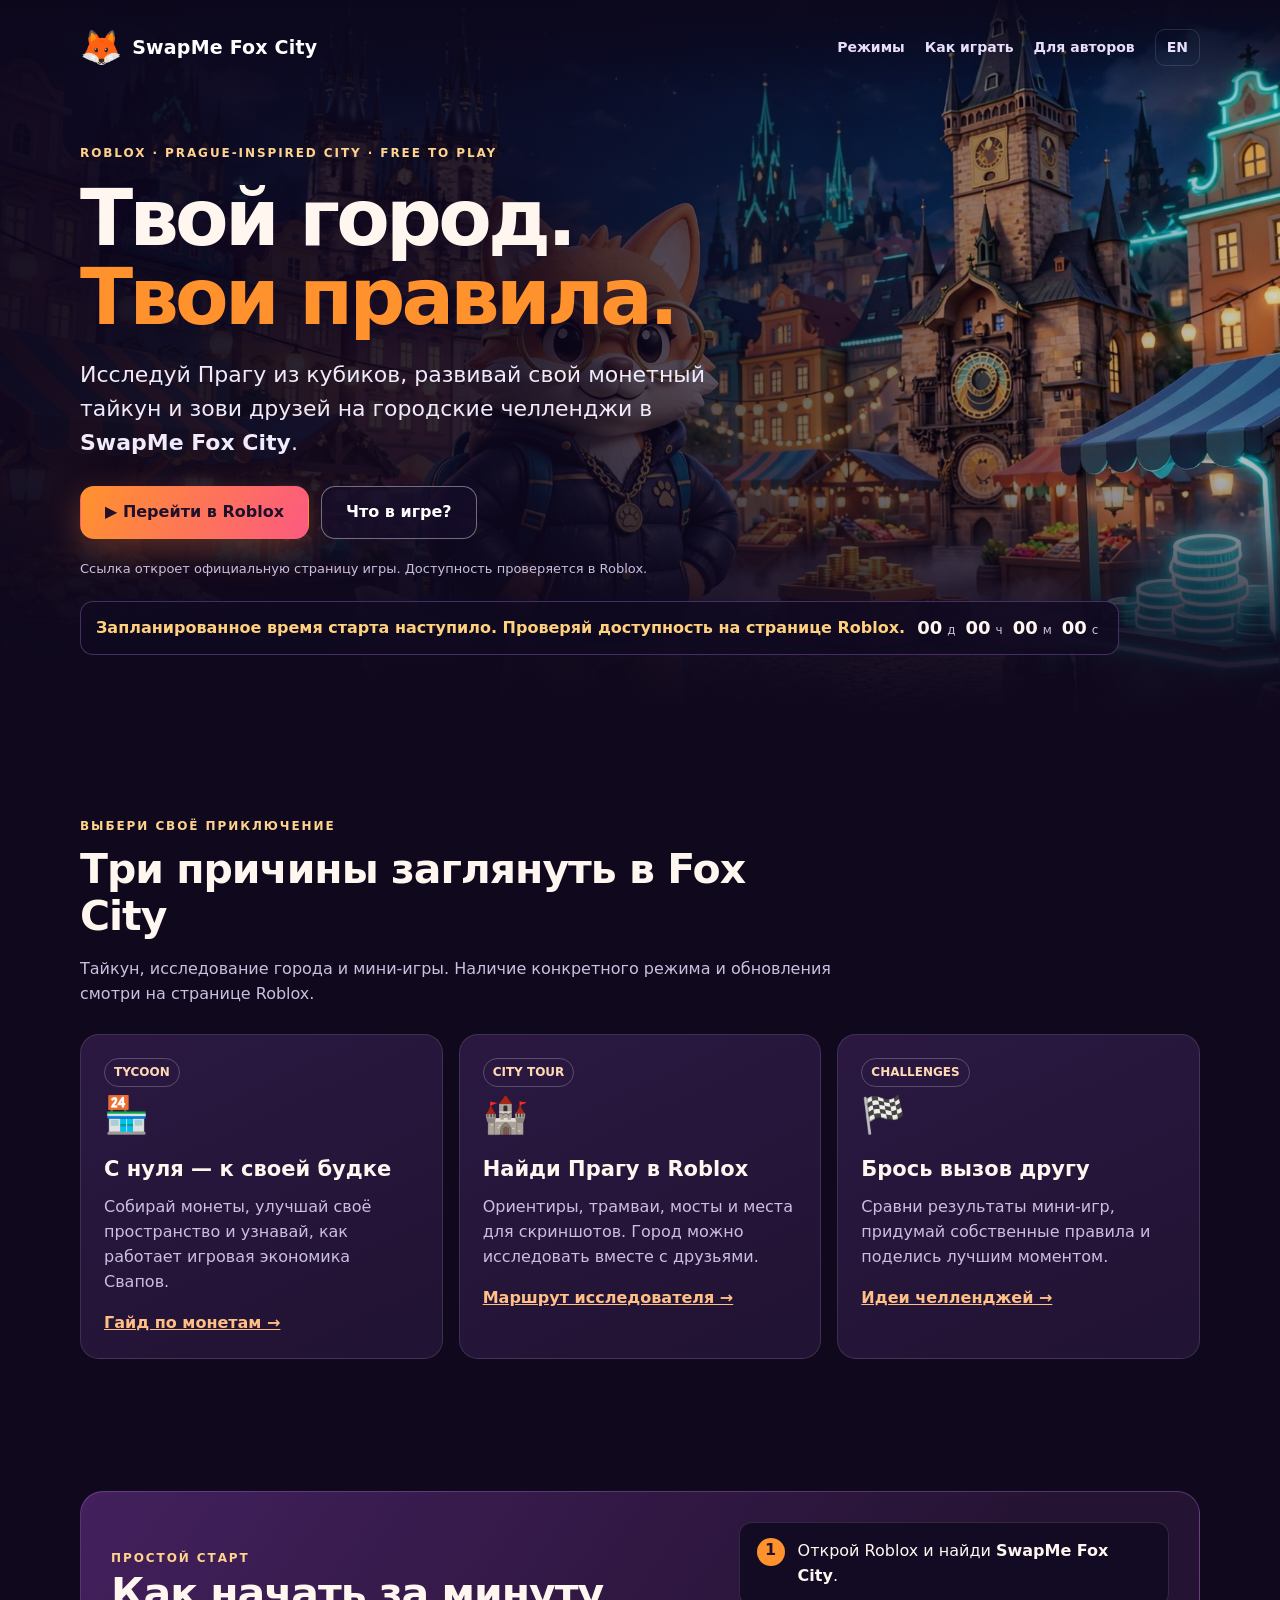
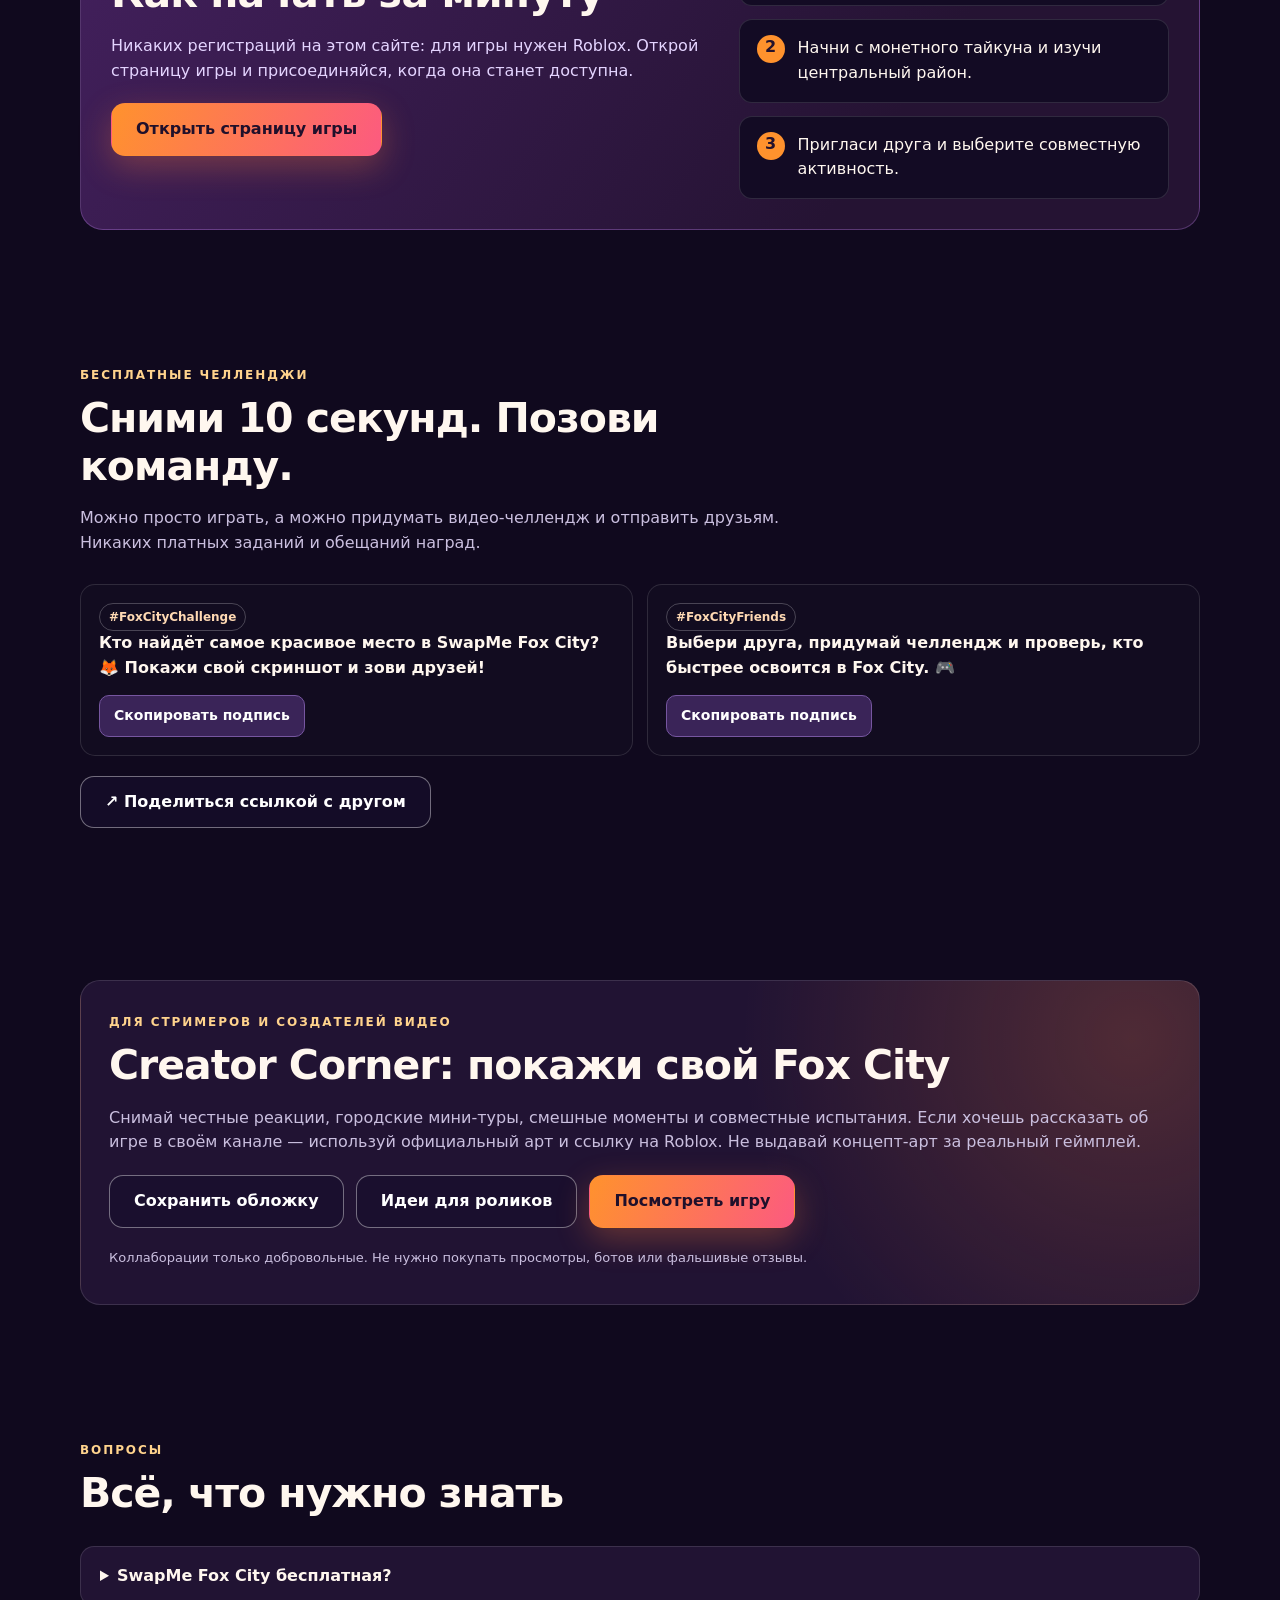
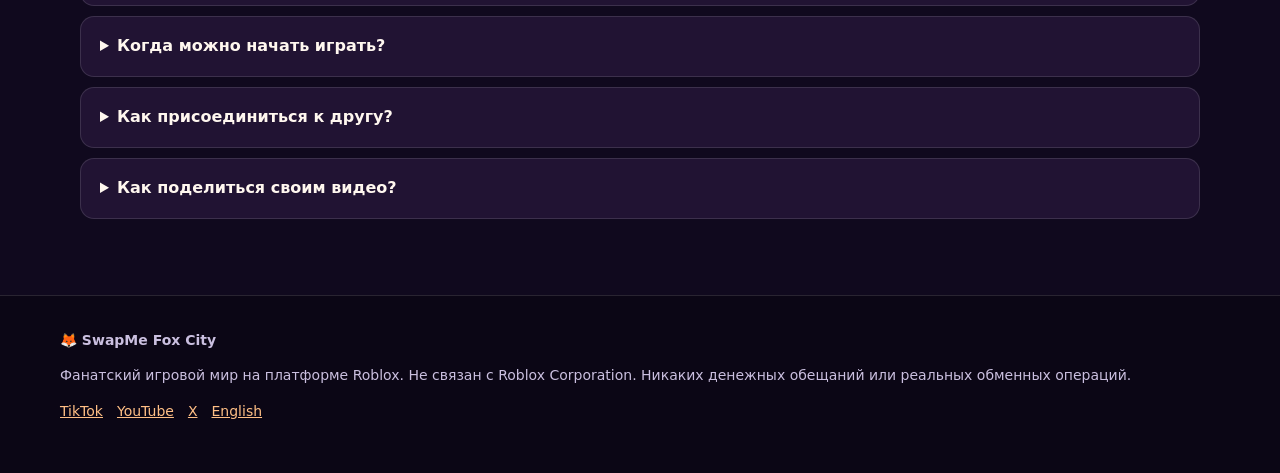
==== index.html @ 927972c0 "feat(landing): replace expiring launch splash with evergreen organic-growth landing" ====
<!doctype html>
<html lang="ru">
<head>
<meta charset="utf-8">
<meta name="viewport" content="width=device-width,initial-scale=1">
<title>SwapMe Fox City — Roblox тайкун, Прага, игры с друзьями</title>
<meta name="description" content="SwapMe Fox City — бесплатная Roblox-игра в городе по мотивам Праги: развивай монетную будку, исследуй город, участвуй в челленджах и играй с друзьями.">
<meta name="robots" content="index,follow,max-image-preview:large">
<link rel="canonical" href="https://molotroka123-cell.github.io/swapme-fox-city/">
<link rel="alternate" hreflang="ru" href="https://molotroka123-cell.github.io/swapme-fox-city/">
<link rel="alternate" hreflang="en" href="https://molotroka123-cell.github.io/swapme-fox-city/en/">
<link rel="alternate" hreflang="x-default" href="https://molotroka123-cell.github.io/swapme-fox-city/en/">
<meta property="og:type" content="website">
<meta property="og:locale" content="ru_RU">
<meta property="og:title" content="SwapMe Fox City 🦊 — твой город в Roblox">
<meta property="og:description" content="Тайкун в Праге, игры с друзьями и челленджи. Посмотри Fox City и присоединяйся к приключению.">
<meta property="og:url" content="https://molotroka123-cell.github.io/swapme-fox-city/">
<meta property="og:image" content="https://molotroka123-cell.github.io/swapme-fox-city/og-cover.jpg">
<meta property="og:image:width" content="1920"><meta property="og:image:height" content="1080">
<meta name="twitter:card" content="summary_large_image">
<meta name="twitter:image" content="https://molotroka123-cell.github.io/swapme-fox-city/og-cover.jpg">
<meta name="theme-color" content="#10091e">
<link rel="icon" href="data:image/svg+xml,%3Csvg xmlns='http://www.w3.org/2000/svg' viewBox='0 0 100 100'%3E%3Ctext y='.9em' font-size='90'%3E🦊%3C/text%3E%3C/svg%3E">
<link rel="stylesheet" href="assets/site.css">
<script type="application/ld+json">
{"@context":"https://schema.org","@graph":[{"@type":"VideoGame","name":"SwapMe Fox City","description":"Бесплатная Roblox-игра в городе по мотивам Праги: монетный тайкун и совместные приключения.","url":"https://molotroka123-cell.github.io/swapme-fox-city/","image":"https://molotroka123-cell.github.io/swapme-fox-city/og-cover.jpg","inLanguage":["ru","en"],"genre":["Tycoon","Simulation","Adventure"],"gamePlatform":"Roblox","offers":{"@type":"Offer","price":"0","priceCurrency":"USD"}},{"@type":"FAQPage","mainEntity":[{"@type":"Question","name":"SwapMe Fox City бесплатная?","acceptedAnswer":{"@type":"Answer","text":"Да, вход в игру бесплатный. Дополнительная косметика может продаваться за Robux."}},{"@type":"Question","name":"Как найти игру?","acceptedAnswer":{"@type":"Answer","text":"Нажмите кнопку «Перейти в Roblox» или найдите игру по названию SwapMe Fox City."}}]}]}
</script>
</head>
<body>
<a class="skip" href="#main">К основному содержимому</a>
<header class="site-nav"><nav class="nav-inner" aria-label="Основная навигация">
 <a class="brand" href="./"><span class="brand-mark" aria-hidden="true">🦊</span><span>SwapMe Fox City</span></a>
 <div class="nav-links"><a href="#play-modes">Режимы</a><a href="#how">Как играть</a><a href="#creators">Для авторов</a><a class="lang" href="en/" lang="en">EN</a></div>
</nav></header>
<main id="main">
<section class="hero" aria-labelledby="hero-title"><div class="hero-inner">
 <span class="eyebrow">Roblox · Prague-inspired city · Free to play</span>
 <h1 id="hero-title">Твой город.<br><span class="highlight">Твои правила.</span></h1>
 <p class="lead">Исследуй Прагу из кубиков, развивай свой монетный тайкун и зови друзей на городские челленджи в <strong>SwapMe Fox City</strong>.</p>
 <div class="actions"><a class="btn btn-primary" data-play href="https://www.roblox.com/games/124887751218092">▶ Перейти в Roblox</a><a class="btn btn-secondary" href="#play-modes">Что в игре?</a></div>
 <p class="micro">Ссылка откроет официальную страницу игры. Доступность проверяется в Roblox.</p>
 <div class="launch"><strong id="launch-text">Запланированный старт — 11 ноября, 18:00 по Праге</strong>
  <span class="count" id="countdown" aria-label="До запланированного запуска"><b id="days">00</b><span>д</span><b id="hours">00</b><span>ч</span><b id="minutes">00</b><span>м</span><b id="seconds">00</b><span>с</span></span>
 </div>
</div></section>
<div class="page">
<section class="section" id="play-modes">
 <div class="section-head"><span class="eyebrow">Выбери своё приключение</span><h2>Три причины заглянуть в Fox City</h2><p>Тайкун, исследование города и мини-игры. Наличие конкретного режима и обновления смотри на странице Roblox.</p></div>
 <div class="grid">
  <article class="f"><span class="tag">TYCOON</span><div class="e" aria-hidden="true">🏪</div><h3>С нуля — к своей будке</h3><p>Собирай монеты, улучшай своё пространство и узнавай, как работает игровая экономика Свапов.</p><a class="read" href="guide/coin-merge-guide.html">Гайд по монетам →</a></article>
  <article class="f"><span class="tag">CITY TOUR</span><div class="e" aria-hidden="true">🏰</div><h3>Найди Прагу в Roblox</h3><p>Ориентиры, трамваи, мосты и места для скриншотов. Город можно исследовать вместе с друзьями.</p><a class="read" href="guide/prague-city-tour.html">Маршрут исследователя →</a></article>
  <article class="f"><span class="tag">CHALLENGES</span><div class="e" aria-hidden="true">🏁</div><h3>Брось вызов другу</h3><p>Сравни результаты мини-игр, придумай собственные правила и поделись лучшим моментом.</p><a class="read" href="guide/friend-challenges.html">Идеи челленджей →</a></article>
 </div>
</section>
<section class="section" id="how">
 <div class="callout"><div><span class="eyebrow">Простой старт</span><h2>Как начать за минуту</h2><p>Никаких регистраций на этом сайте: для игры нужен Roblox. Открой страницу игры и присоединяйся, когда она станет доступна.</p><div class="actions"><a class="btn btn-primary" data-play href="https://www.roblox.com/games/124887751218092">Открыть страницу игры</a></div></div>
 <ol class="steps"><li>Открой Roblox и найди <strong>SwapMe Fox City</strong>.</li><li>Начни с монетного тайкуна и изучи центральный район.</li><li>Пригласи друга и выберите совместную активность.</li></ol></div>
</section>
<section class="section" id="community">
 <div class="section-head"><span class="eyebrow">Бесплатные челленджи</span><h2>Сними 10 секунд. Позови команду.</h2><p>Можно просто играть, а можно придумать видео-челлендж и отправить друзьям. Никаких платных заданий и обещаний наград.</p></div>
 <div class="tiles">
  <div class="caption-card"><span class="tag">#FoxCityChallenge</span><p id="caption-ru-1">Кто найдёт самое красивое место в SwapMe Fox City? 🦊 Покажи свой скриншот и зови друзей!</p><button class="small-btn" type="button" data-copy-caption="caption-ru-1">Скопировать подпись</button></div>
  <div class="caption-card"><span class="tag">#FoxCityFriends</span><p id="caption-ru-2">Выбери друга, придумай челлендж и проверь, кто быстрее освоится в Fox City. 🎮</p><button class="small-btn" type="button" data-copy-caption="caption-ru-2">Скопировать подпись</button></div>
 </div>
 <div class="actions"><button class="btn btn-secondary" type="button" id="share-site">↗ Поделиться ссылкой с другом</button></div><p id="action-status" aria-live="polite" class="micro"></p>
</section>
<section class="section" id="creators">
 <div class="creator"><span class="eyebrow">Для стримеров и создателей видео</span><h2>Creator Corner: покажи свой Fox City</h2>
 <p class="detail">Снимай честные реакции, городские мини-туры, смешные моменты и совместные испытания. Если хочешь рассказать об игре в своём канале — используй официальный арт и ссылку на Roblox. Не выдавай концепт-арт за реальный геймплей.</p>
 <div class="actions"><a class="btn btn-secondary" href="og-cover.jpg" download>Сохранить обложку</a><a class="btn btn-secondary" href="guide/friend-challenges.html">Идеи для роликов</a><a class="btn btn-primary" data-play href="https://www.roblox.com/games/124887751218092">Посмотреть игру</a></div>
 <p class="micro">Коллаборации только добровольные. Не нужно покупать просмотры, ботов или фальшивые отзывы.</p>
 </div>
</section>
<section class="section faq" id="faq">
 <div class="section-head"><span class="eyebrow">Вопросы</span><h2>Всё, что нужно знать</h2></div>
 <details><summary>SwapMe Fox City бесплатная?</summary><p>Да, вход бесплатный. Дополнительные косметические предметы могут продаваться за Robux.</p></details>
 <details><summary>Когда можно начать играть?</summary><p>Старт был запланирован на 11 ноября 2026 года, 18:00 по Праге. Актуальную доступность проверяй по кнопке «Перейти в Roblox».</p></details>
 <details><summary>Как присоединиться к другу?</summary><p>Проверь доступность игры через Roblox, войди в игру и воспользуйся официальными функциями друзей Roblox.</p></details>
 <details><summary>Как поделиться своим видео?</summary><p>Публикуй собственный ролик в соцсетях с тегом #FoxCityChallenge. Ссылку на страницу игры можно взять выше.</p></details>
</section>
</div>
</main>
<footer class="footer"><div class="foot-inner"><strong>🦊 SwapMe Fox City</strong><p>Фанатский игровой мир на платформе Roblox. Не связан с Roblox Corporation. Никаких денежных обещаний или реальных обменных операций.</p><p><a href="https://www.tiktok.com/@swapmefoxcity" rel="noopener noreferrer">TikTok</a><a href="https://www.youtube.com/channel/UCB5VlyEtYK2ac3uzUVtD4jw" rel="noopener noreferrer">YouTube</a><a href="https://x.com/dtDWZ91l1eUEAIO" rel="noopener noreferrer">X</a><a href="en/" lang="en">English</a></p></div></footer>
<noscript><p class="noscript">Для таймера и кнопки «Поделиться» нужен JavaScript; ссылка на Roblox работает без него.</p></noscript>
<script defer src="assets/share-links.js"></script><script defer src="assets/site.js"></script>
</body></html>
---- assets/site.css ----
:root{color-scheme:dark;--bg:#10091e;--panel:#211333;--panel2:#2a1841;--text:#fff7ef;--muted:#cabfdf;--orange:#ff922d;--pink:#fc5a80;--violet:#ac6aff;--line:rgba(255,255,255,.12)}
*{box-sizing:border-box}html{scroll-behavior:smooth}body{margin:0;background:var(--bg);color:var(--text);font:16px/1.55 system-ui,-apple-system,"Segoe UI",Roboto,Arial,sans-serif}
a{color:#ffbf85}a:hover{color:#fff}button,a{touch-action:manipulation}button{font:inherit;cursor:pointer}button:focus-visible,a:focus-visible,summary:focus-visible{outline:3px solid #ffd26c;outline-offset:4px}
.skip{position:absolute;top:-100px;left:1rem;background:#fff;color:#111;padding:.7rem;z-index:30}.skip:focus{top:1rem}
.site-nav{position:absolute;top:0;left:0;width:100%;z-index:10;background:linear-gradient(180deg,rgba(12,7,27,.88),transparent)}
.nav-inner{max-width:1160px;margin:auto;padding:21px 20px;display:flex;align-items:center;justify-content:space-between;gap:18px}.brand{text-decoration:none;color:#fff;font-weight:900;font-size:19px;letter-spacing:.2px;display:flex;align-items:center;gap:10px}.brand-mark{font-size:34px}.nav-links{display:flex;gap:20px;align-items:center;flex-wrap:wrap}.nav-links a{color:#e8ddfa;text-decoration:none;font-size:14px;font-weight:650}.nav-links a:hover{color:var(--orange)}.lang{border:1px solid var(--line);padding:7px 11px;border-radius:10px}
.hero{position:relative;min-height:680px;display:flex;align-items:end;background:linear-gradient(90deg,rgba(13,7,29,.95) 0%,rgba(13,7,29,.84) 41%,rgba(13,7,29,.18) 100%),linear-gradient(0deg,#10091e,transparent 42%),url("../og-cover.jpg") center center/cover no-repeat}
.hero:after{content:"";position:absolute;inset:0;pointer-events:none;background:linear-gradient(0deg,var(--bg),transparent 28%)}
.hero-inner{position:relative;z-index:1;max-width:1160px;width:100%;margin:0 auto;padding:140px 20px 92px}
.eyebrow{font-size:12px;text-transform:uppercase;letter-spacing:.16em;color:#ffd38d;font-weight:850}.hero h1{font-size:clamp(42px,7vw,78px);line-height:1.02;letter-spacing:-.048em;margin:14px 0 20px;max-width:840px;text-wrap:balance;text-shadow:0 5px 25px #120a24bb}.highlight{color:var(--orange)}.lead{font-size:clamp(17px,2.4vw,22px);max-width:670px;margin:0 0 26px;color:#f1eafa}
.actions{display:flex;flex-wrap:wrap;gap:12px;align-items:center;margin:20px 0}.btn{display:inline-flex;justify-content:center;align-items:center;gap:9px;border-radius:14px;padding:15px 24px;font-size:16px;font-weight:850;line-height:1.3;text-decoration:none;border:1px solid transparent;min-height:52px}
.btn-primary{background:linear-gradient(115deg,var(--orange),var(--pink));color:#20102b;box-shadow:0 11px 33px #ff7b3950}.btn-primary:hover{color:#1c0a26;filter:brightness(1.1)}
.btn-secondary{border-color:rgba(255,255,255,.4);background:#170e2caa;color:#fff}.btn-secondary:hover{background:#342047;color:#fff}
.micro{font-size:13px;color:var(--muted);margin:8px 0}.launch{display:inline-flex;align-items:center;flex-wrap:wrap;gap:12px;background:rgba(17,10,34,.82);border:1px solid #af7be754;padding:12px 15px;border-radius:13px;margin-top:14px}.launch strong{color:#ffd17e}.count{display:flex;gap:5px;align-items:baseline}.count b{font-size:18px;font-variant-numeric:tabular-nums}.count span{font-size:12px;color:var(--muted);margin-right:5px}
.page{max-width:1160px;margin:auto;padding:0 20px}.section{padding:66px 0}.section-head{max-width:760px;margin-bottom:28px}.section h2{font-size:clamp(28px,4vw,41px);line-height:1.16;letter-spacing:-.025em;margin:8px 0 12px}.section-head p,.f p,.detail{color:var(--muted)}.grid{display:grid;grid-template-columns:repeat(3,minmax(0,1fr));gap:16px}.f{position:relative;background:linear-gradient(155deg,var(--panel2),var(--panel));border:1px solid var(--line);padding:23px;border-radius:19px}.f h3{margin:10px 0;font-size:21px}.f p{margin:0 0 16px}.f .e{font-size:36px}.tag{display:inline-block;border-radius:99px;border:1px solid rgba(255,255,255,.23);padding:4px 9px;font-size:12px;color:#ffd9b3;font-weight:800}.f a.read{font-weight:800;display:inline-flex;gap:5px}.f a.read:focus-visible{outline-offset:4px}
.callout{background:linear-gradient(125deg,#43205d,#251333 72%);border:1px solid #ad78d75a;border-radius:23px;padding:30px;display:grid;grid-template-columns:1.4fr 1fr;gap:25px;align-items:center}.callout h2{margin-top:0}.callout p{color:#e4d4ff}.steps{counter-reset:item;list-style:none;padding:0;margin:0;display:grid;gap:13px}.steps li{counter-increment:item;position:relative;padding:16px 16px 16px 58px;background:#130b24;border:1px solid var(--line);border-radius:13px}.steps li:before{content:counter(item);position:absolute;left:17px;top:15px;width:28px;height:28px;border-radius:50%;background:var(--orange);color:#24122c;font-weight:900;text-align:center}
.creator{border-radius:20px;border:1px solid var(--line);background:radial-gradient(circle at 94% 18%,#ff853e35,transparent 36%),var(--panel);padding:28px}.caption-card{padding:18px;border:1px solid var(--line);border-radius:15px;background:#120c20}.caption-card p{margin:0 0 14px;font-weight:650}.small-btn{background:#3a2458;color:#fff;border:1px solid #7656a0;border-radius:10px;padding:9px 14px;font-size:14px;font-weight:750}.small-btn:hover{background:#513272}
.tiles{display:grid;grid-template-columns:repeat(2,minmax(0,1fr));gap:14px}.faq details{padding:17px 19px;border:1px solid var(--line);border-radius:14px;background:var(--panel);margin-bottom:10px}.faq summary{font-weight:800;cursor:pointer}.faq p{color:var(--muted);margin-bottom:0}
.footer{border-top:1px solid var(--line);background:#0b0615;padding:34px 20px 50px;color:var(--muted);font-size:14px}.foot-inner{max-width:1160px;margin:auto}.footer a{margin-right:14px}.footer p{margin-bottom:0}.noscript{color:#ffd7a1}
@media(max-width:820px){.grid{grid-template-columns:repeat(2,minmax(0,1fr))}.callout{grid-template-columns:1fr}.hero{min-height:680px;background-position:62% center}.nav-links{gap:10px}}
@media(max-width:580px){.nav-inner{padding:16px}.nav-links a:not(.lang){display:none}.brand{font-size:16px}.hero{min-height:660px;background:linear-gradient(0deg,#10091e 2%,rgba(14,7,29,.65) 75%,rgba(14,7,29,.7)),url("../og-cover.jpg") center center/cover no-repeat}.hero-inner{padding:130px 17px 65px}.hero h1{font-size:clamp(38px,11vw,55px)}.actions .btn{width:100%}.page{padding:0 16px}.section{padding:45px 0}.grid,.tiles{grid-template-columns:1fr}.f{padding:20px}.callout,.creator{padding:20px}.launch{width:100%}}
@media(prefers-reduced-motion:reduce){html{scroll-behavior:auto}*,*:before,*:after{animation-duration:.01ms!important;transition-duration:.01ms!important}}
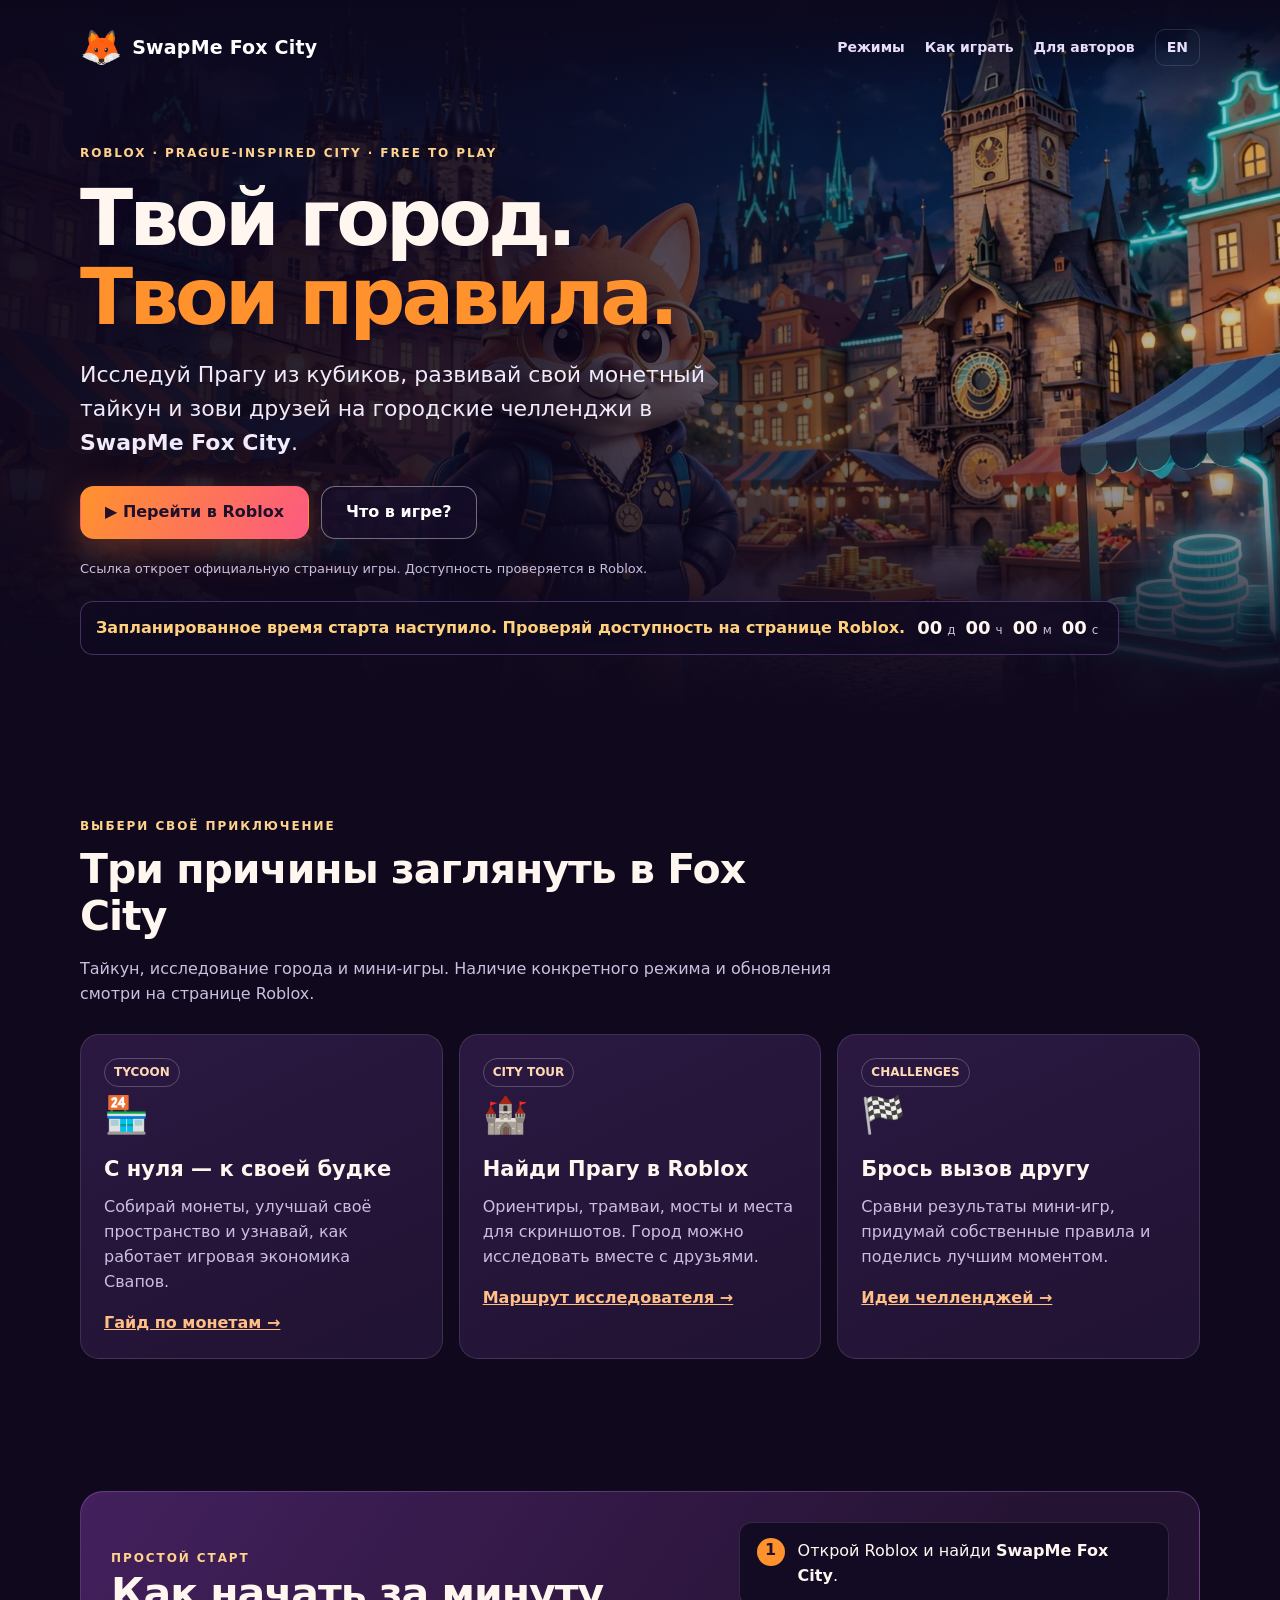
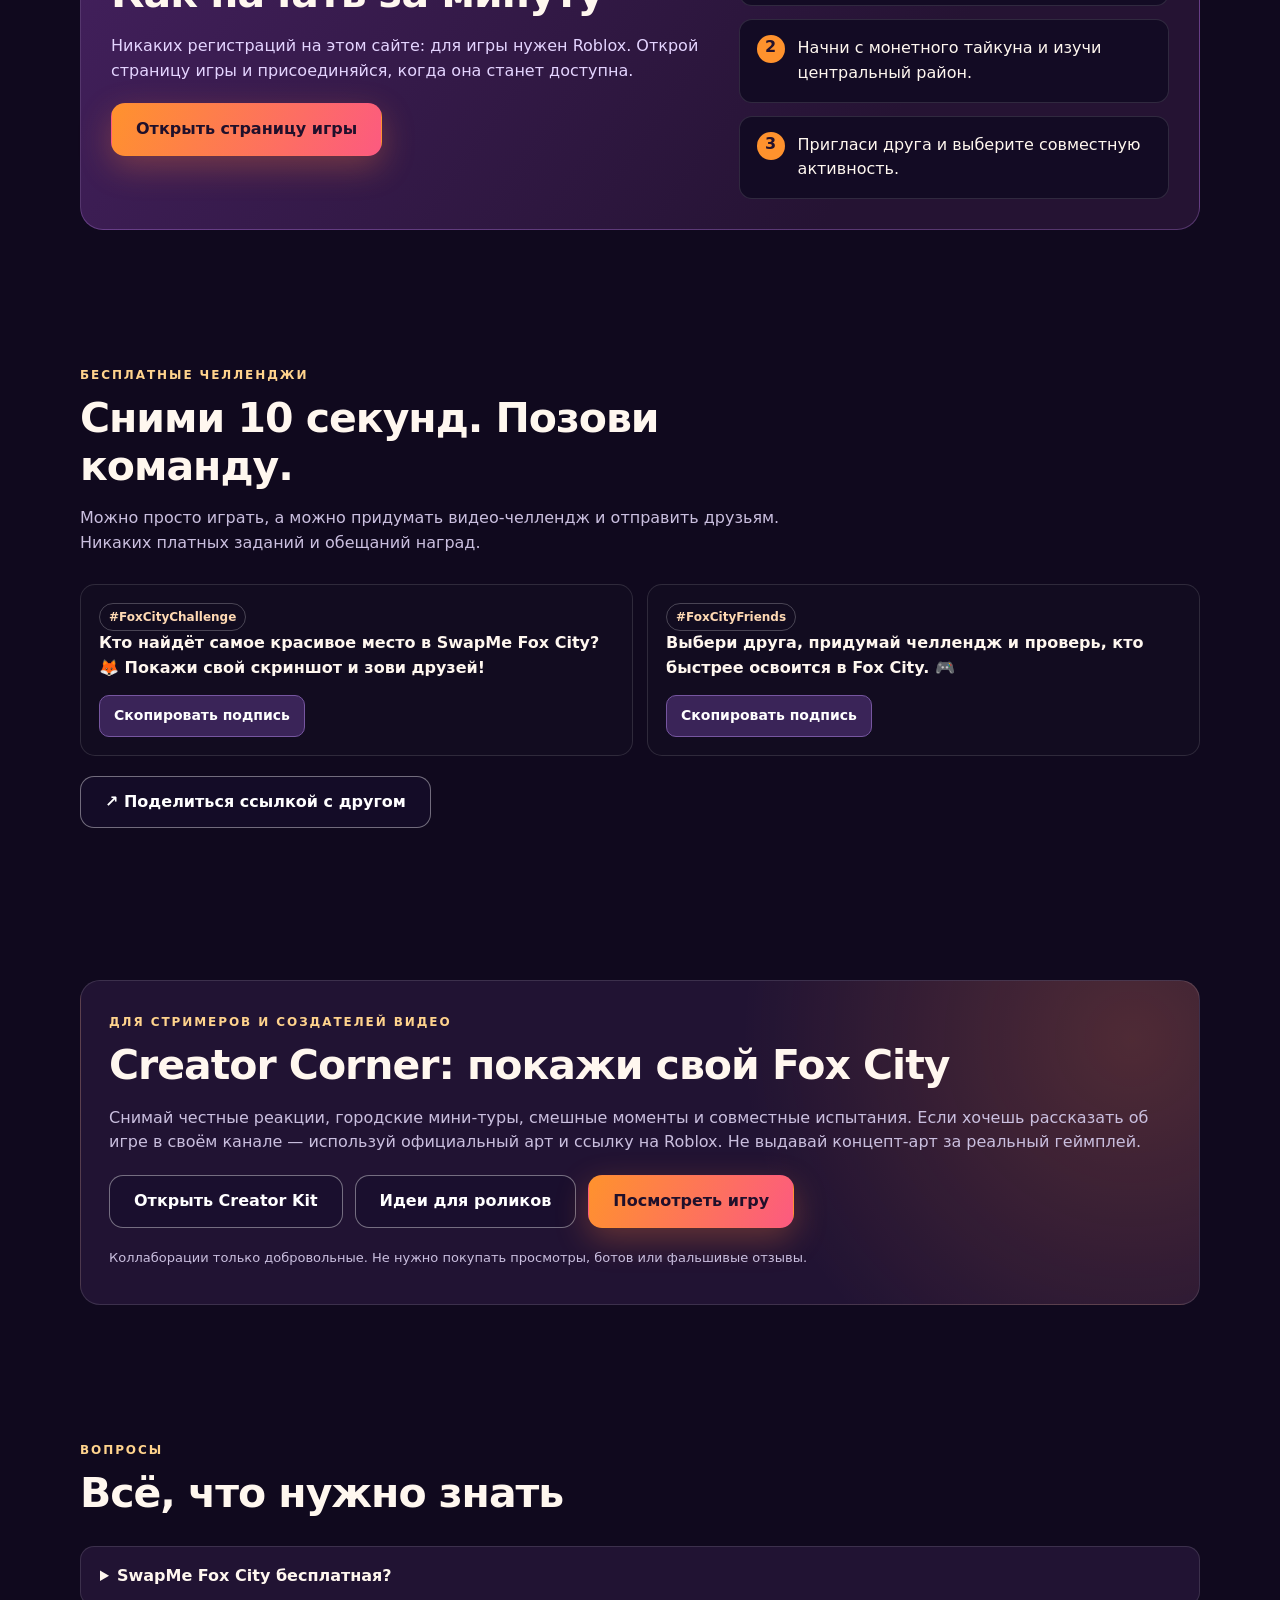
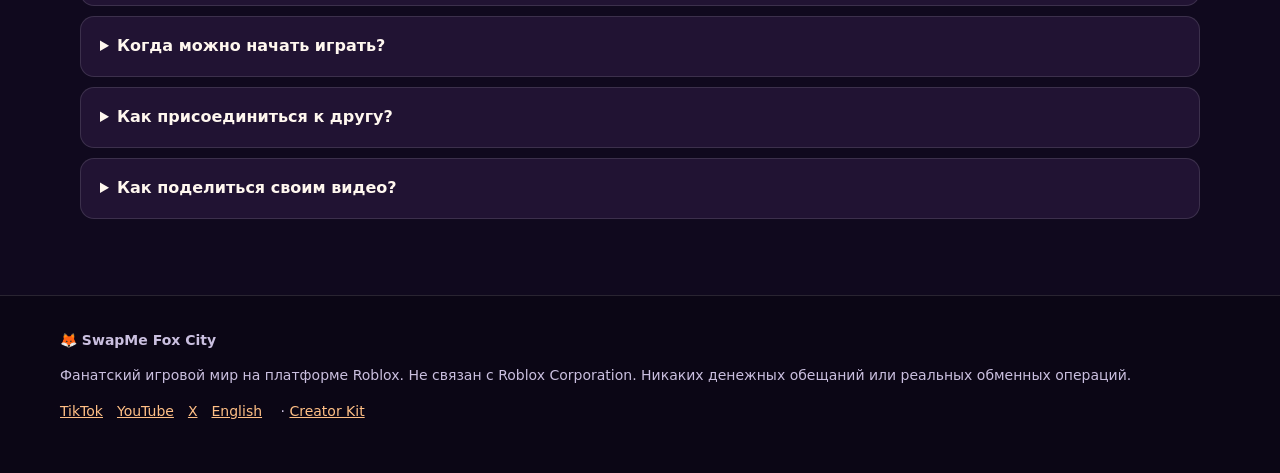
==== commit 1f707945: "fix(landing): connect organic cards and creator call-to-action to real pages" ====
--- a/index.html
+++ b/index.html
@@ -48,8 +48,8 @@
  <div class="section-head"><span class="eyebrow">Выбери своё приключение</span><h2>Три причины заглянуть в Fox City</h2><p>Тайкун, исследование города и мини-игры. Наличие конкретного режима и обновления смотри на странице Roblox.</p></div>
  <div class="grid">
   <article class="f"><span class="tag">TYCOON</span><div class="e" aria-hidden="true">🏪</div><h3>С нуля — к своей будке</h3><p>Собирай монеты, улучшай своё пространство и узнавай, как работает игровая экономика Свапов.</p><a class="read" href="guide/coin-merge-guide.html">Гайд по монетам →</a></article>
-  <article class="f"><span class="tag">CITY TOUR</span><div class="e" aria-hidden="true">🏰</div><h3>Найди Прагу в Roblox</h3><p>Ориентиры, трамваи, мосты и места для скриншотов. Город можно исследовать вместе с друзьями.</p><a class="read" href="guide/prague-city-tour.html">Маршрут исследователя →</a></article>
-  <article class="f"><span class="tag">CHALLENGES</span><div class="e" aria-hidden="true">🏁</div><h3>Брось вызов другу</h3><p>Сравни результаты мини-игр, придумай собственные правила и поделись лучшим моментом.</p><a class="read" href="guide/friend-challenges.html">Идеи челленджей →</a></article>
+  <article class="f"><span class="tag">CITY TOUR</span><div class="e" aria-hidden="true">🏰</div><h3>Найди Прагу в Roblox</h3><p>Ориентиры, трамваи, мосты и места для скриншотов. Город можно исследовать вместе с друзьями.</p><a class="read" href="discover/prague-in-roblox.html">Маршрут исследователя →</a></article>
+  <article class="f"><span class="tag">CHALLENGES</span><div class="e" aria-hidden="true">🏁</div><h3>Брось вызов другу</h3><p>Сравни результаты мини-игр, придумай собственные правила и поделись лучшим моментом.</p><a class="read" href="challenge/fox-flight.html">Идеи челленджей →</a></article>
  </div>
 </section>
 <section class="section" id="how">
@@ -67,7 +67,7 @@
 <section class="section" id="creators">
  <div class="creator"><span class="eyebrow">Для стримеров и создателей видео</span><h2>Creator Corner: покажи свой Fox City</h2>
  <p class="detail">Снимай честные реакции, городские мини-туры, смешные моменты и совместные испытания. Если хочешь рассказать об игре в своём канале — используй официальный арт и ссылку на Roblox. Не выдавай концепт-арт за реальный геймплей.</p>
- <div class="actions"><a class="btn btn-secondary" href="og-cover.jpg" download>Сохранить обложку</a><a class="btn btn-secondary" href="guide/friend-challenges.html">Идеи для роликов</a><a class="btn btn-primary" data-play href="https://www.roblox.com/games/124887751218092">Посмотреть игру</a></div>
+ <div class="actions"><a class="btn btn-secondary" href="creators/">Открыть Creator Kit</a><a class="btn btn-secondary" href="challenge/fox-flight.html">Идеи для роликов</a><a class="btn btn-primary" data-play href="https://www.roblox.com/games/124887751218092">Посмотреть игру</a></div>
  <p class="micro">Коллаборации только добровольные. Не нужно покупать просмотры, ботов или фальшивые отзывы.</p>
  </div>
 </section>
@@ -80,7 +80,7 @@
 </section>
 </div>
 </main>
-<footer class="footer"><div class="foot-inner"><strong>🦊 SwapMe Fox City</strong><p>Фанатский игровой мир на платформе Roblox. Не связан с Roblox Corporation. Никаких денежных обещаний или реальных обменных операций.</p><p><a href="https://www.tiktok.com/@swapmefoxcity" rel="noopener noreferrer">TikTok</a><a href="https://www.youtube.com/channel/UCB5VlyEtYK2ac3uzUVtD4jw" rel="noopener noreferrer">YouTube</a><a href="https://x.com/dtDWZ91l1eUEAIO" rel="noopener noreferrer">X</a><a href="en/" lang="en">English</a></p></div></footer>
+<footer class="footer"><div class="foot-inner"><strong>🦊 SwapMe Fox City</strong><p>Фанатский игровой мир на платформе Roblox. Не связан с Roblox Corporation. Никаких денежных обещаний или реальных обменных операций.</p><p><a href="https://www.tiktok.com/@swapmefoxcity" rel="noopener noreferrer">TikTok</a><a href="https://www.youtube.com/channel/UCB5VlyEtYK2ac3uzUVtD4jw" rel="noopener noreferrer">YouTube</a><a href="https://x.com/dtDWZ91l1eUEAIO" rel="noopener noreferrer">X</a><a href="en/" lang="en">English</a> · <a href="creators/">Creator Kit</a></p></div></footer>
 <noscript><p class="noscript">Для таймера и кнопки «Поделиться» нужен JavaScript; ссылка на Roblox работает без него.</p></noscript>
 <script defer src="assets/share-links.js"></script><script defer src="assets/site.js"></script>
 </body></html>
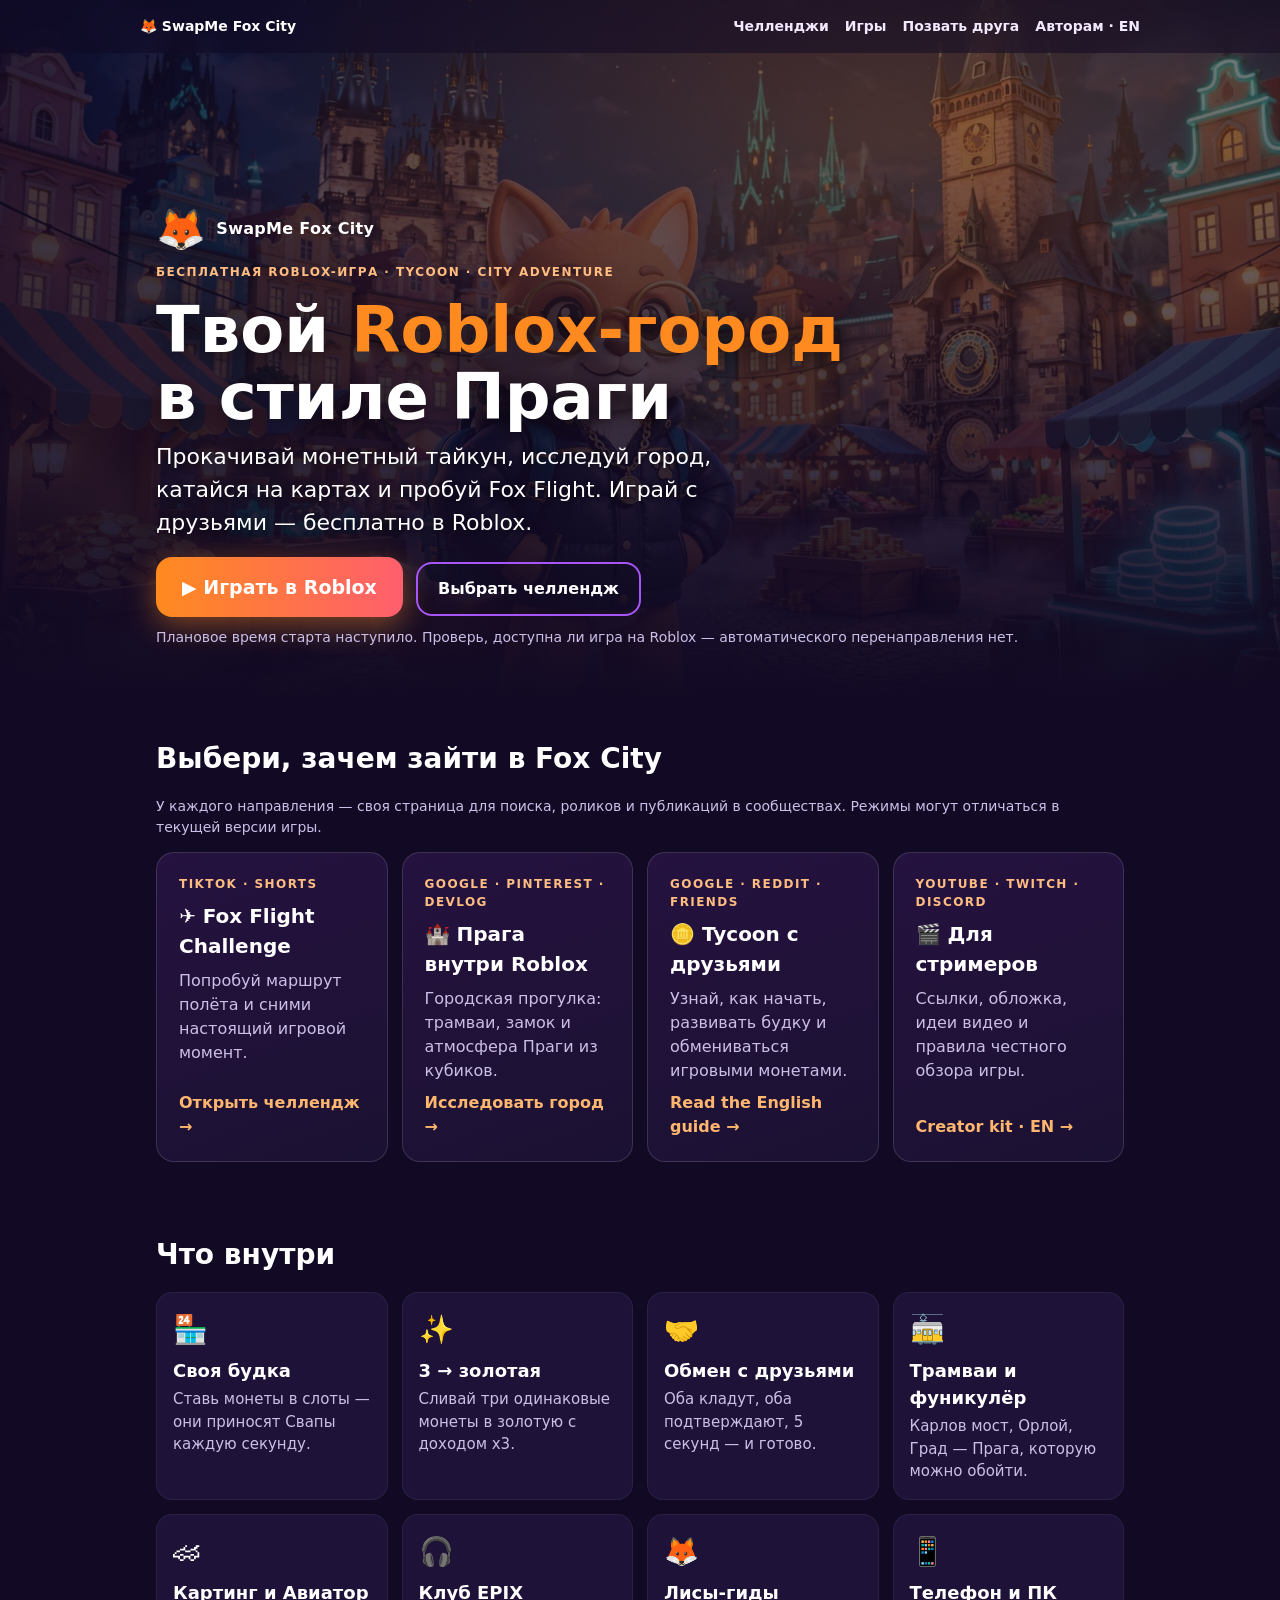
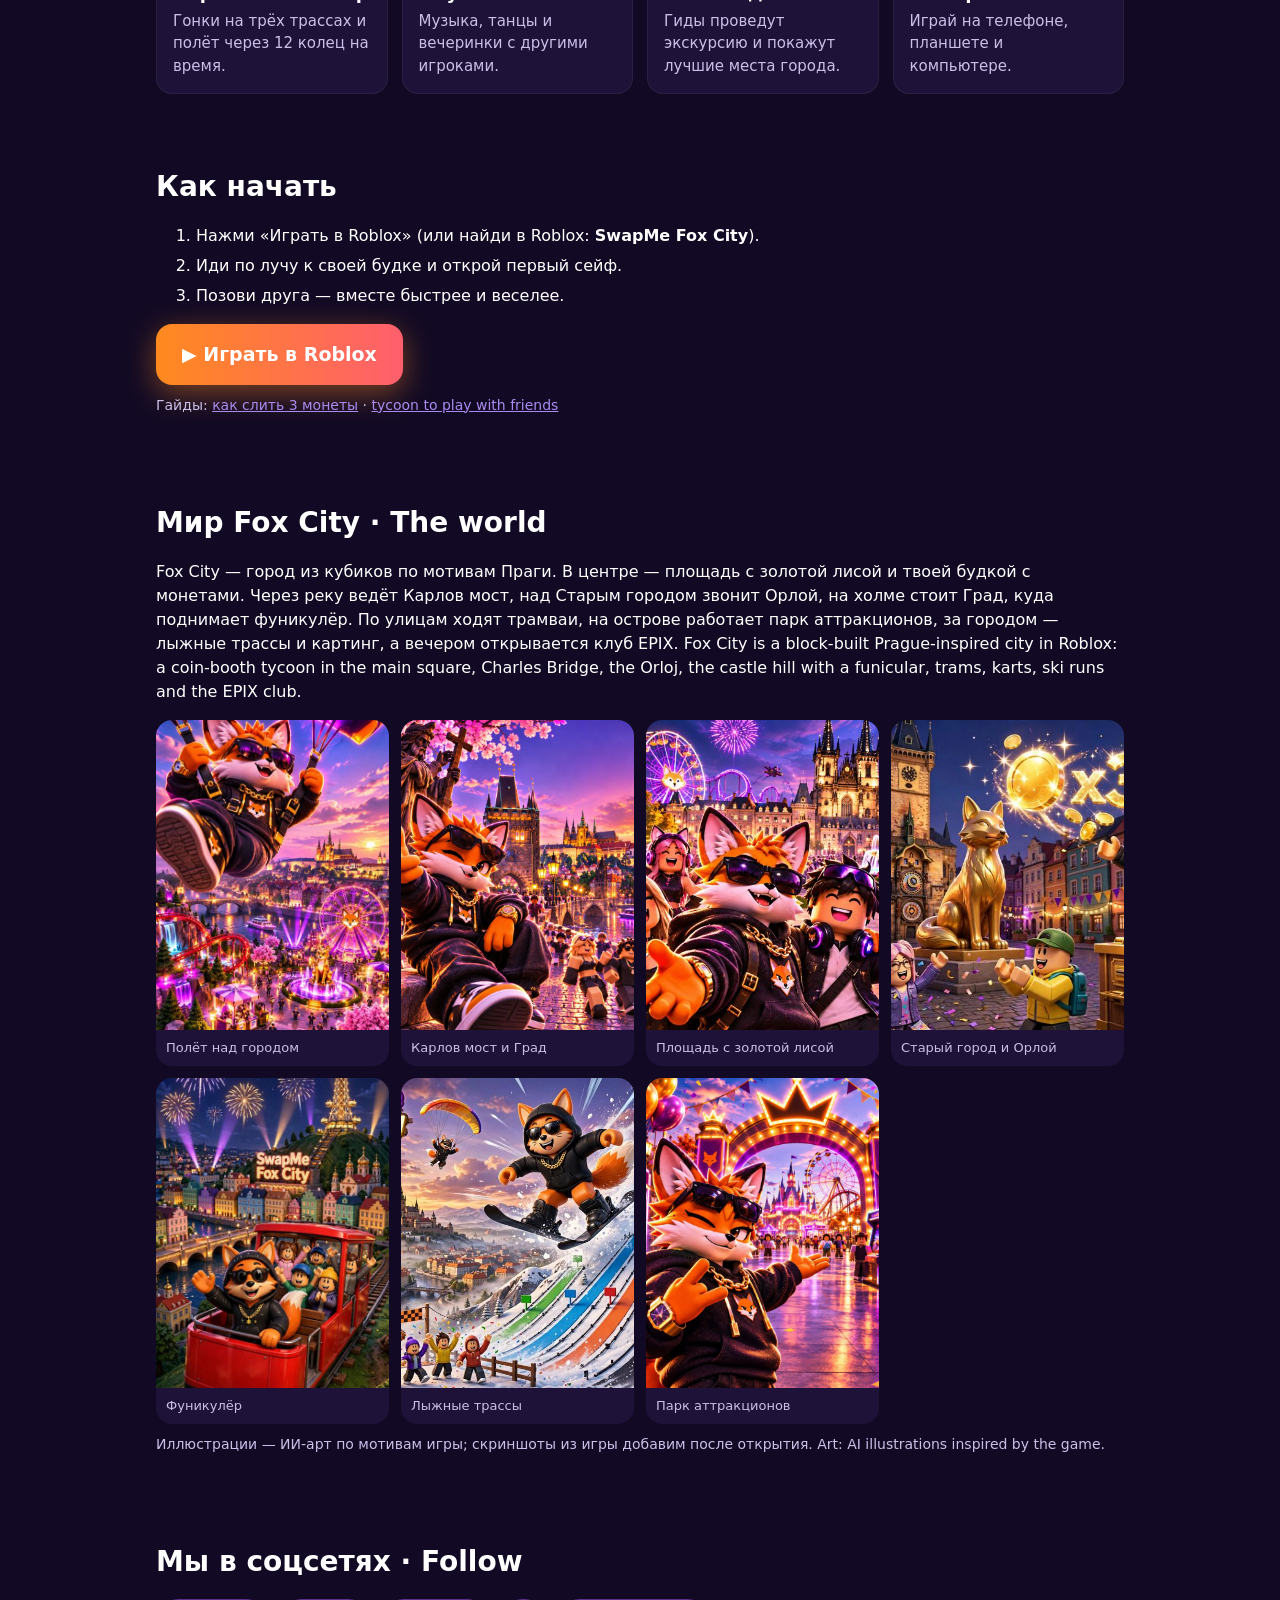
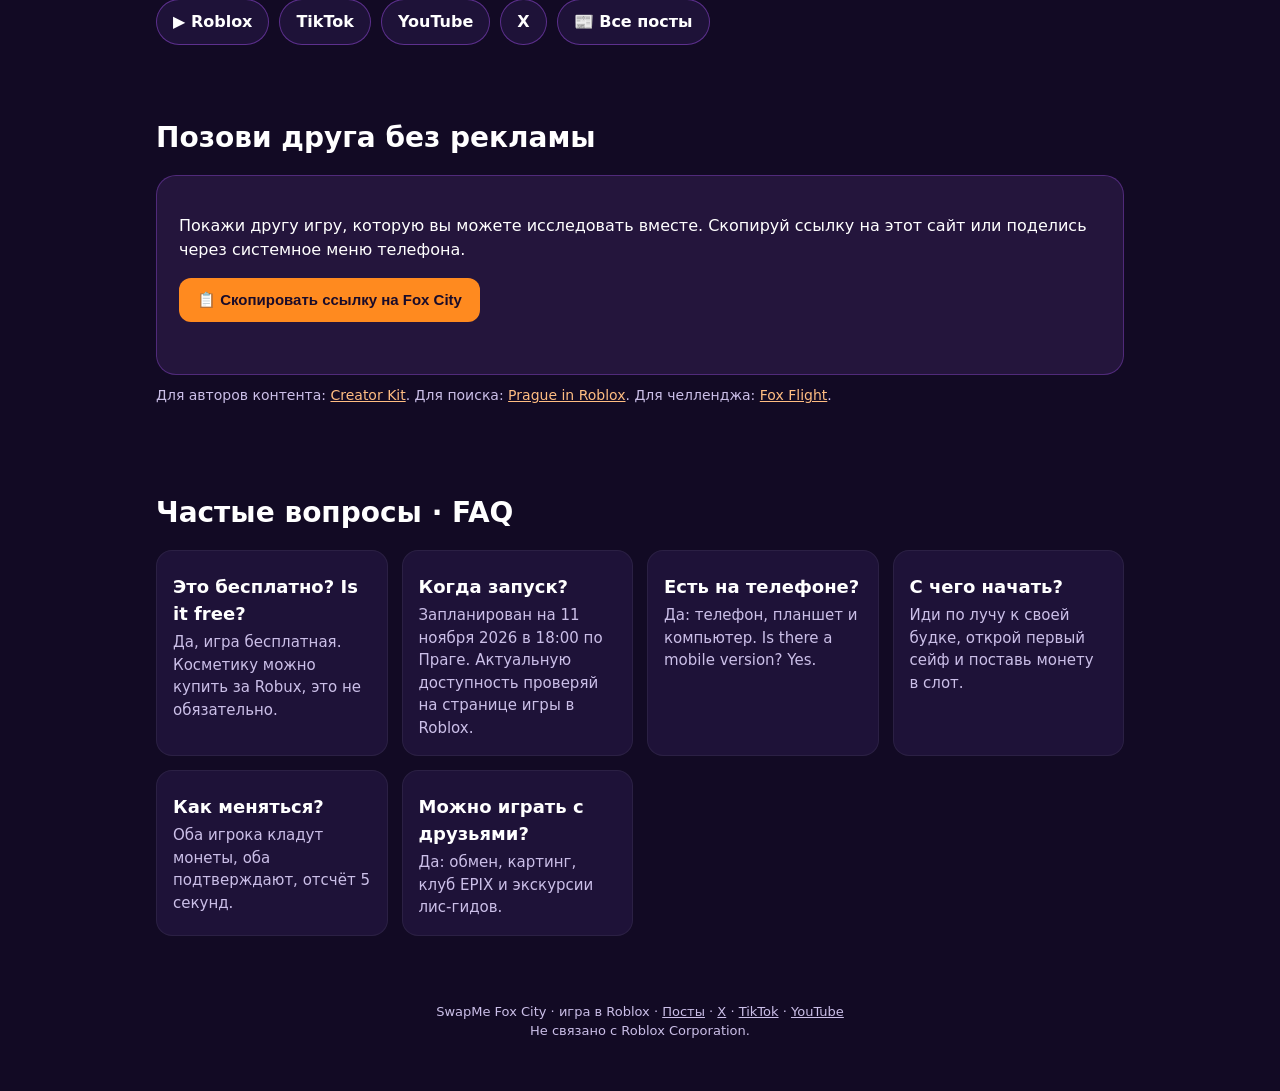
==== commit f2f32260: "World section with gallery + looping clip, socials block, posts feed page with filters; sitemap Co-A" ====
--- a/index.html
+++ b/index.html
@@ -3,84 +3,214 @@
 <head>
 <meta charset="utf-8">
 <meta name="viewport" content="width=device-width,initial-scale=1">
-<title>SwapMe Fox City — Roblox тайкун, Прага, игры с друзьями</title>
-<meta name="description" content="SwapMe Fox City — бесплатная Roblox-игра в городе по мотивам Праги: развивай монетную будку, исследуй город, участвуй в челленджах и играй с друзьями.">
+<title>SwapMe Fox City — Roblox-тайкун, Fox Flight и город в стиле Праги</title>
+<meta name="description" content="SwapMe Fox City — бесплатный Roblox-тайкун в городе, вдохновлённом Прагой. Играй с друзьями, развивай будку, исследуй город, пробуй Fox Flight и гонки. Гайды, челленджи и ссылки на игру.">
+<meta property="og:title" content="SwapMe Fox City — Roblox tycoon in Prague">
+<meta property="og:description" content="A free Roblox tycoon in a Prague-inspired city. Discover challenges, guides, city exploration and ways to play with friends.">
+<meta name="twitter:card" content="summary_large_image">
+<meta name="theme-color" content="#120a24"><meta property="og:locale" content="ru_RU">
+<link rel="canonical" href="https://molotroka123-cell.github.io/swapme-fox-city/">
 <meta name="robots" content="index,follow,max-image-preview:large">
-<link rel="canonical" href="https://molotroka123-cell.github.io/swapme-fox-city/">
-<link rel="alternate" hreflang="ru" href="https://molotroka123-cell.github.io/swapme-fox-city/">
-<link rel="alternate" hreflang="en" href="https://molotroka123-cell.github.io/swapme-fox-city/en/">
-<link rel="alternate" hreflang="x-default" href="https://molotroka123-cell.github.io/swapme-fox-city/en/">
-<meta property="og:type" content="website">
-<meta property="og:locale" content="ru_RU">
-<meta property="og:title" content="SwapMe Fox City 🦊 — твой город в Roblox">
-<meta property="og:description" content="Тайкун в Праге, игры с друзьями и челленджи. Посмотри Fox City и присоединяйся к приключению.">
-<meta property="og:url" content="https://molotroka123-cell.github.io/swapme-fox-city/">
-<meta property="og:image" content="https://molotroka123-cell.github.io/swapme-fox-city/og-cover.jpg">
-<meta property="og:image:width" content="1920"><meta property="og:image:height" content="1080">
-<meta name="twitter:card" content="summary_large_image">
+<meta name="keywords" content="roblox tycoon, new roblox game, roblox games to play with friends, SwapMe Fox City, roblox Prague, роблокс тайкун, новая игра роблокс">
+<meta property="og:type" content="website"><meta property="og:url" content="https://molotroka123-cell.github.io/swapme-fox-city/"><meta property="og:image" content="https://molotroka123-cell.github.io/swapme-fox-city/og-cover.jpg"><meta property="og:image:width" content="1920"><meta property="og:image:height" content="1080">
 <meta name="twitter:image" content="https://molotroka123-cell.github.io/swapme-fox-city/og-cover.jpg">
-<meta name="theme-color" content="#10091e">
-<link rel="icon" href="data:image/svg+xml,%3Csvg xmlns='http://www.w3.org/2000/svg' viewBox='0 0 100 100'%3E%3Ctext y='.9em' font-size='90'%3E🦊%3C/text%3E%3C/svg%3E">
-<link rel="stylesheet" href="assets/site.css">
-<script type="application/ld+json">
-{"@context":"https://schema.org","@graph":[{"@type":"VideoGame","name":"SwapMe Fox City","description":"Бесплатная Roblox-игра в городе по мотивам Праги: монетный тайкун и совместные приключения.","url":"https://molotroka123-cell.github.io/swapme-fox-city/","image":"https://molotroka123-cell.github.io/swapme-fox-city/og-cover.jpg","inLanguage":["ru","en"],"genre":["Tycoon","Simulation","Adventure"],"gamePlatform":"Roblox","offers":{"@type":"Offer","price":"0","priceCurrency":"USD"}},{"@type":"FAQPage","mainEntity":[{"@type":"Question","name":"SwapMe Fox City бесплатная?","acceptedAnswer":{"@type":"Answer","text":"Да, вход в игру бесплатный. Дополнительная косметика может продаваться за Robux."}},{"@type":"Question","name":"Как найти игру?","acceptedAnswer":{"@type":"Answer","text":"Нажмите кнопку «Перейти в Roblox» или найдите игру по названию SwapMe Fox City."}}]}]}
-</script>
+<link rel="alternate" hreflang="ru" href="https://molotroka123-cell.github.io/swapme-fox-city/"><link rel="alternate" hreflang="x-default" href="https://molotroka123-cell.github.io/swapme-fox-city/">
+<script type="application/ld+json">{"@context":"https://schema.org","@graph":[{"@type":"VideoGame","name":"SwapMe Fox City","description":"Free Roblox tycoon set in a Prague-inspired city with coin booth progression, trading and activities.","url":"https://molotroka123-cell.github.io/swapme-fox-city/","image":"https://molotroka123-cell.github.io/swapme-fox-city/og-cover.jpg","genre":["Tycoon","Simulation","Adventure"],"gamePlatform":"Roblox","applicationCategory":"Game","offers":{"@type":"Offer","price":"0","priceCurrency":"USD"},"playMode":"MultiPlayer","sameAs":["https://x.com/dtDWZ91l1eUEAIO","https://www.tiktok.com/@swapmefoxcity","https://www.youtube.com/channel/UCB5VlyEtYK2ac3uzUVtD4jw"]},{"@type":"FAQPage","mainEntity":[{"@type":"Question","name":"SwapMe Fox City бесплатная?","acceptedAnswer":{"@type":"Answer","text":"Да, вход в игру бесплатный. Дополнительные косметические покупки могут быть доступны за Robux."}},{"@type":"Question","name":"Где найти SwapMe Fox City?","acceptedAnswer":{"@type":"Answer","text":"Откройте официальную страницу игры в Roblox по ссылке на сайте SwapMe Fox City."}},{"@type":"Question","name":"Можно играть с друзьями?","acceptedAnswer":{"@type":"Answer","text":"В игре предусмотрены совместные занятия, включая обмен и исследование города. Доступность отдельных режимов зависит от текущей сборки."}}]}]}</script>
+<link rel="icon" href="data:image/svg+xml,<svg xmlns=%22http://www.w3.org/2000/svg%22 viewBox=%220 0 100 100%22><text y=%22.9em%22 font-size=%2290%22>🦊</text></svg>">
+<style>
+.gallery{display:grid;grid-template-columns:repeat(auto-fit,minmax(200px,1fr));gap:12px}
+.gallery figure{margin:0;border-radius:16px;overflow:hidden;background:#1e1238;position:relative}
+.gallery img,.gallery video{width:100%;display:block;aspect-ratio:3/4;object-fit:cover;transition:transform .6s ease}
+.gallery figure:hover img{transform:scale(1.06)}
+.gallery figcaption{font-size:13px;color:#cbbfe8;padding:8px 10px}
+.reveal{animation:rise .8s ease both}
+@keyframes rise{from{opacity:.001;transform:translateY(14px)}to{opacity:1;transform:none}}
+@keyframes floaty{0%,100%{transform:translateY(0)}50%{transform:translateY(-8px)}}
+.floaty{animation:floaty 4s ease-in-out infinite}
+.socials{display:flex;flex-wrap:wrap;gap:10px}
+.socials a{display:inline-flex;gap:8px;align-items:center;padding:10px 16px;border-radius:999px;background:#1e1238;border:1px solid rgba(168,85,247,.45);color:#fff;text-decoration:none;font-weight:600}
+.socials a:hover{border-color:#ff8a1f}
+@media (prefers-reduced-motion:reduce){.reveal,.floaty,.gallery img{animation:none;transition:none}}
+
+:root{--bg:#120a24;--card:#1e1238;--ink:#fff;--muted:#cbbfe8;--orange:#ff8a1f;--violet:#a855f7;--gold:#ffd166}
+*{box-sizing:border-box}body{margin:0;background:var(--bg);color:var(--ink);font:16px/1.5 system-ui,-apple-system,Segoe UI,Roboto,sans-serif}
+.hero{position:relative;min-height:78vh;display:flex;align-items:flex-end;background:radial-gradient(1200px 600px at 70% 20%,#ff8a1f55,transparent 60%),linear-gradient(110deg,#120a24bb,#120a2466),url("og-cover.jpg") center/cover,linear-gradient(160deg,#2a1150,#120a24)}
+.hero:after{content:"";position:absolute;inset:0;background:linear-gradient(180deg,rgba(18,10,36,.1) 0%,rgba(18,10,36,.55) 55%,var(--bg) 100%)}
+.wrap{position:relative;z-index:1;max-width:1000px;margin:0 auto;padding:24px 16px 40px;width:100%}
+.logo{display:flex;align-items:center;gap:10px;font-weight:800;letter-spacing:.3px}.logo img{width:44px;height:44px;object-fit:cover;border-radius:50%;border:2px solid var(--orange)}
+h1{font-size:clamp(34px,7vw,64px);line-height:1.05;margin:14px 0 8px;text-shadow:0 4px 24px rgba(0,0,0,.6)}
+h1 b{color:var(--orange)}
+.sub{font-size:clamp(17px,2.6vw,22px);color:#fff;max-width:640px;margin:0 0 18px;text-shadow:0 2px 10px rgba(0,0,0,.7)}
+.cd{display:flex;gap:10px;margin:8px 0 20px;flex-wrap:wrap}.cd div{background:rgba(30,18,56,.85);border:1px solid rgba(168,85,247,.5);border-radius:14px;padding:10px 14px;min-width:74px;text-align:center}
+.cd b{display:block;font-size:30px;color:var(--gold)}.cd span{font-size:12px;color:var(--muted);text-transform:uppercase}
+.btn{display:inline-block;background:linear-gradient(90deg,var(--orange),#ff5f6d);color:#fff;font-weight:800;font-size:19px;padding:16px 26px;border-radius:16px;text-decoration:none;box-shadow:0 8px 30px rgba(255,138,31,.45)}
+.btn.alt{background:transparent;border:2px solid var(--violet);box-shadow:none;margin-left:8px;font-size:16px;padding:13px 20px}
+.note{color:var(--muted);font-size:14px;margin-top:10px}
+section{max-width:1000px;margin:0 auto;padding:36px 16px}
+h2{font-size:28px;margin:0 0 16px}
+.grid{display:grid;grid-template-columns:repeat(auto-fit,minmax(220px,1fr));gap:14px}
+.f{background:var(--card);border-radius:16px;padding:16px;border:1px solid rgba(255,255,255,.06)}.f .e{font-size:28px}.f h3{margin:6px 0 4px;font-size:18px}.f p{margin:0;color:var(--muted);font-size:15px}
+.gal{display:grid;grid-template-columns:repeat(auto-fit,minmax(240px,1fr));gap:12px}.gal img{width:100%;border-radius:16px;display:block;aspect-ratio:1/1;object-fit:cover}
+.steps li{margin:6px 0}.foot{color:var(--muted);font-size:13px;text-align:center;padding:30px 16px 50px}
+.foot a{color:var(--muted)}
+
+.site-nav{position:absolute;z-index:3;top:0;left:0;right:0;display:flex;justify-content:space-between;align-items:center;gap:14px;padding:16px max(18px,calc((100vw - 1000px)/2));background:#120a2488;backdrop-filter:blur(10px)}
+.site-nav .brand{font-weight:900;color:white;text-decoration:none}.site-nav .nav-links{display:flex;gap:16px;flex-wrap:wrap}.site-nav a{color:#f2e9ff;font-weight:600;text-decoration:none;font-size:14px}
+.site-nav a:hover{text-decoration:underline}.skip{position:absolute;top:-80px;left:12px;z-index:8;background:#fff;color:#120a24;padding:12px}.skip:focus{top:12px}
+.pill{display:inline-block;font-size:12px;font-weight:800;text-transform:uppercase;letter-spacing:.12em;color:#ffbd82}
+.funnel{border:1px solid #ffffff22;background:linear-gradient(160deg,#25123f,#1b1132);border-radius:18px;padding:22px;display:flex;flex-direction:column;gap:8px}
+.funnel h3{margin:0;font-size:20px}.funnel p{margin:0;color:var(--muted);flex:1}.funnel a{color:#ffb76f;font-weight:800;text-decoration:none}.funnel a:hover{text-decoration:underline}
+.sharebox{background:#24153c;border:1px solid #a855f755;border-radius:20px;padding:22px}.sharebox button{cursor:pointer;border:0;background:var(--orange);border-radius:12px;color:#190b2a;padding:13px 18px;font-weight:900;font-size:15px}
+.sharebox .feedback{display:block;color:#d6f8d2;min-height:1.4em;margin-top:8px}.campaign-note{color:#ffcd8d;font-weight:700;display:none}
+a:focus-visible,button:focus-visible{outline:3px solid #fff;outline-offset:4px}
+@media(max-width:680px){.site-nav{align-items:flex-start;flex-direction:column;padding:12px 16px}.site-nav .nav-links{gap:12px}.hero{padding-top:78px;min-height:80vh}.btn.alt{margin:8px 0 0}}
+@media(prefers-reduced-motion:reduce){*,*:before,*:after{scroll-behavior:auto!important;transition:none!important}}
+</style>
 </head>
 <body>
-<a class="skip" href="#main">К основному содержимому</a>
-<header class="site-nav"><nav class="nav-inner" aria-label="Основная навигация">
- <a class="brand" href="./"><span class="brand-mark" aria-hidden="true">🦊</span><span>SwapMe Fox City</span></a>
- <div class="nav-links"><a href="#play-modes">Режимы</a><a href="#how">Как играть</a><a href="#creators">Для авторов</a><a class="lang" href="en/" lang="en">EN</a></div>
-</nav></header>
-<main id="main">
-<section class="hero" aria-labelledby="hero-title"><div class="hero-inner">
- <span class="eyebrow">Roblox · Prague-inspired city · Free to play</span>
- <h1 id="hero-title">Твой город.<br><span class="highlight">Твои правила.</span></h1>
- <p class="lead">Исследуй Прагу из кубиков, развивай свой монетный тайкун и зови друзей на городские челленджи в <strong>SwapMe Fox City</strong>.</p>
- <div class="actions"><a class="btn btn-primary" data-play href="https://www.roblox.com/games/124887751218092">▶ Перейти в Roblox</a><a class="btn btn-secondary" href="#play-modes">Что в игре?</a></div>
- <p class="micro">Ссылка откроет официальную страницу игры. Доступность проверяется в Roblox.</p>
- <div class="launch"><strong id="launch-text">Запланированный старт — 11 ноября, 18:00 по Праге</strong>
-  <span class="count" id="countdown" aria-label="До запланированного запуска"><b id="days">00</b><span>д</span><b id="hours">00</b><span>ч</span><b id="minutes">00</b><span>м</span><b id="seconds">00</b><span>с</span></span>
- </div>
+<a class="skip" href="#main">Перейти к содержанию</a>
+<nav class="site-nav" aria-label="Главное меню"><a class="brand" href="./">🦊 SwapMe Fox City</a><div class="nav-links"><a href="#routes">Челленджи</a><a href="#features">Игры</a><a href="#share">Позвать друга</a><a href="creators/">Авторам · EN</a></div></nav>
+<header class="hero" id="main"><div class="wrap">
+ <div class="logo"><span style="font-size:40px">🦊</span>SwapMe Fox City</div>
+ <span class="pill">Бесплатная Roblox-игра · Tycoon · City Adventure</span>
+ <h1>Твой <b>Roblox-город</b><br>в стиле Праги</h1>
+ <p class="sub">Прокачивай монетный тайкун, исследуй город, катайся на картах и пробуй Fox Flight. Играй с друзьями — бесплатно в Roblox.</p>
+ <p class="campaign-note" id="campaign-note" aria-live="polite"></p>
+ <div class="cd" id="cd"><div><b id="d">0</b><span>дней</span></div><div><b id="h">0</b><span>часов</span></div><div><b id="m">0</b><span>минут</span></div><div><b id="s">0</b><span>секунд</span></div></div>
+ <a class="btn" id="play" href="https://www.roblox.com/games/124887751218092">▶ Играть в Roblox</a>
+ <a class="btn alt" href="#routes">Выбрать челлендж</a>
+ <p class="note" id="note">Планируемый запуск: 11 ноября 2026, 18:00 по Праге (17:00 UTC). Кнопка ведёт на страницу игры — доступность проверяй в Roblox.</p>
+</div></header>
+
+<section id="routes">
+ <h2>Выбери, зачем зайти в Fox City</h2>
+ <p class="note">У каждого направления — своя страница для поиска, роликов и публикаций в сообществах. Режимы могут отличаться в текущей версии игры.</p>
+ <div class="grid">
+  <article class="funnel"><span class="pill">TikTok · Shorts</span><h3>✈️ Fox Flight Challenge</h3><p>Попробуй маршрут полёта и сними настоящий игровой момент.</p><a href="challenge/fox-flight.html">Открыть челлендж →</a></article>
+  <article class="funnel"><span class="pill">Google · Pinterest · Devlog</span><h3>🏰 Прага внутри Roblox</h3><p>Городская прогулка: трамваи, замок и атмосфера Праги из кубиков.</p><a href="discover/prague-in-roblox.html">Исследовать город →</a></article>
+  <article class="funnel"><span class="pill">Google · Reddit · Friends</span><h3>🪙 Tycoon с друзьями</h3><p>Узнай, как начать, развивать будку и обмениваться игровыми монетами.</p><a href="guide/roblox-tycoon-to-play-with-friends.html">Read the English guide →</a></article>
+  <article class="funnel"><span class="pill">YouTube · Twitch · Discord</span><h3>🎬 Для стримеров</h3><p>Ссылки, обложка, идеи видео и правила честного обзора игры.</p><a href="creators/">Creator kit · EN →</a></article>
+ </div>
+ </section>
+<section id="features">
+ <h2>Что внутри</h2>
+ <div class="grid">
+  <div class="f"><div class="e">🏪</div><h3>Своя будка</h3><p>Ставь монеты в слоты — они приносят Свапы каждую секунду.</p></div>
+  <div class="f"><div class="e">✨</div><h3>3 → золотая</h3><p>Сливай три одинаковые монеты в золотую с доходом x3.</p></div>
+  <div class="f"><div class="e">🤝</div><h3>Обмен с друзьями</h3><p>Оба кладут, оба подтверждают, 5 секунд — и готово.</p></div>
+  <div class="f"><div class="e">🚋</div><h3>Трамваи и фуникулёр</h3><p>Карлов мост, Орлой, Град — Прага, которую можно обойти.</p></div>
+  <div class="f"><div class="e">🏎</div><h3>Картинг и Авиатор</h3><p>Гонки на трёх трассах и полёт через 12 колец на время.</p></div>
+  <div class="f"><div class="e">🎧</div><h3>Клуб EPIX</h3><p>Музыка, танцы и вечеринки с другими игроками.</p></div>
+  <div class="f"><div class="e">🦊</div><h3>Лисы-гиды</h3><p>Гиды проведут экскурсию и покажут лучшие места города.</p></div>
+  <div class="f"><div class="e">📱</div><h3>Телефон и ПК</h3><p>Играй на телефоне, планшете и компьютере.</p></div>
+ </div>
+</section>
+
+<section id="how">
+ <h2>Как начать</h2>
+ <ol class="steps">
+  <li>Нажми «Играть в Roblox» (или найди в Roblox: <b>SwapMe Fox City</b>).</li>
+  <li>Иди по лучу к своей будке и открой первый сейф.</li>
+  <li>Позови друга — вместе быстрее и веселее.</li>
+ </ol>
+ <a class="btn" href="https://www.roblox.com/games/124887751218092">▶ Играть в Roblox</a>
+<p class="note">Гайды: <a style="color:#a98bf0" href="guide/coin-merge-guide.html">как слить 3 монеты</a> · <a style="color:#a98bf0" href="guide/roblox-tycoon-to-play-with-friends.html">tycoon to play with friends</a></p>
+</section>
+
+<section id="world" class="reveal">
+ <h2>Мир Fox City · The world</h2>
+ <p>Fox City — город из кубиков по мотивам Праги. В центре — площадь с золотой лисой и твоей будкой с монетами. Через реку ведёт Карлов мост, над Старым городом звонит Орлой, на холме стоит Град, куда поднимает фуникулёр. По улицам ходят трамваи, на острове работает парк аттракционов, за городом — лыжные трассы и картинг, а вечером открывается клуб EPIX. Fox City is a block-built Prague-inspired city in Roblox: a coin-booth tycoon in the main square, Charles Bridge, the Orloj, the castle hill with a funicular, trams, karts, ski runs and the EPIX club.</p>
+ <div class="gallery">
+  <figure><video src="img/paraglide.mp4" autoplay muted loop playsinline poster="img/paraglide.jpg"></video><figcaption>Полёт над городом</figcaption></figure>
+  <figure><img src="img/bridge.jpg" alt="Лис на Карловом мосту, вид на Град" loading="lazy"><figcaption>Карлов мост и Град</figcaption></figure>
+  <figure><img src="img/plaza.jpg" alt="Друзья на площади с золотой лисой" loading="lazy"><figcaption>Площадь с золотой лисой</figcaption></figure>
+  <figure><img src="img/opening.jpg" alt="Открытие Fox City на площади, Орлой" loading="lazy"><figcaption>Старый город и Орлой</figcaption></figure>
+  <figure><img src="img/funicular.jpg" alt="Фуникулёр к замку" loading="lazy"><figcaption>Фуникулёр</figcaption></figure>
+  <figure><img src="img/ski.jpg" alt="Лыжные трассы" loading="lazy"><figcaption>Лыжные трассы</figcaption></figure>
+  <figure><img src="img/park.jpg" alt="Парк аттракционов" loading="lazy"><figcaption>Парк аттракционов</figcaption></figure>
+ </div>
+ <p class="note">Иллюстрации — ИИ-арт по мотивам игры; скриншоты из игры добавим после открытия. Art: AI illustrations inspired by the game.</p>
+</section>
+<section id="socials" class="reveal">
+ <h2>Мы в соцсетях · Follow</h2>
+ <div class="socials">
+  <a href="https://www.roblox.com/games/124887751218092">▶ Roblox</a>
+  <a href="https://www.tiktok.com/@swapmefoxcity">TikTok</a>
+  <a href="https://www.youtube.com/channel/UCB5VlyEtYK2ac3uzUVtD4jw">YouTube</a>
+  <a href="https://x.com/dtDWZ91l1eUEAIO">X</a>
+  <a href="posts/">📰 Все посты</a>
+ </div>
+</section>
+<section id="share">
+ <h2>Позови друга без рекламы</h2>
+ <div class="sharebox">
+  <p>Покажи другу игру, которую вы можете исследовать вместе. Скопируй ссылку на этот сайт или поделись через системное меню телефона.</p>
+  <button type="button" id="share-copy">📋 Скопировать ссылку на Fox City</button>
+  <button type="button" id="share-native" hidden>↗ Поделиться</button>
+  <span class="feedback" id="share-feedback" role="status" aria-live="polite"></span>
+ </div>
+ <p class="note">Для авторов контента: <a href="creators/" style="color:#ffbd82">Creator Kit</a>. Для поиска: <a href="discover/prague-in-roblox.html" style="color:#ffbd82">Prague in Roblox</a>. Для челленджа: <a href="challenge/fox-flight.html" style="color:#ffbd82">Fox Flight</a>.</p>
+ </section>
+<section id="faq"><h2>Частые вопросы · FAQ</h2><div class="grid">
+<div class="f"><h3>Это бесплатно? Is it free?</h3><p>Да, игра бесплатная. Косметику можно купить за Robux, это не обязательно.</p></div>
+<div class="f"><h3>Когда запуск?</h3><p>Запланирован на 11 ноября 2026 в 18:00 по Праге. Актуальную доступность проверяй на странице игры в Roblox.</p></div>
+<div class="f"><h3>Есть на телефоне?</h3><p>Да: телефон, планшет и компьютер. Is there a mobile version? Yes.</p></div>
+<div class="f"><h3>С чего начать?</h3><p>Иди по лучу к своей будке, открой первый сейф и поставь монету в слот.</p></div>
+<div class="f"><h3>Как меняться?</h3><p>Оба игрока кладут монеты, оба подтверждают, отсчёт 5 секунд.</p></div>
+<div class="f"><h3>Можно играть с друзьями?</h3><p>Да: обмен, картинг, клуб EPIX и экскурсии лис-гидов.</p></div>
 </div></section>
-<div class="page">
-<section class="section" id="play-modes">
- <div class="section-head"><span class="eyebrow">Выбери своё приключение</span><h2>Три причины заглянуть в Fox City</h2><p>Тайкун, исследование города и мини-игры. Наличие конкретного режима и обновления смотри на странице Roblox.</p></div>
- <div class="grid">
-  <article class="f"><span class="tag">TYCOON</span><div class="e" aria-hidden="true">🏪</div><h3>С нуля — к своей будке</h3><p>Собирай монеты, улучшай своё пространство и узнавай, как работает игровая экономика Свапов.</p><a class="read" href="guide/coin-merge-guide.html">Гайд по монетам →</a></article>
-  <article class="f"><span class="tag">CITY TOUR</span><div class="e" aria-hidden="true">🏰</div><h3>Найди Прагу в Roblox</h3><p>Ориентиры, трамваи, мосты и места для скриншотов. Город можно исследовать вместе с друзьями.</p><a class="read" href="discover/prague-in-roblox.html">Маршрут исследователя →</a></article>
-  <article class="f"><span class="tag">CHALLENGES</span><div class="e" aria-hidden="true">🏁</div><h3>Брось вызов другу</h3><p>Сравни результаты мини-игр, придумай собственные правила и поделись лучшим моментом.</p><a class="read" href="challenge/fox-flight.html">Идеи челленджей →</a></article>
- </div>
-</section>
-<section class="section" id="how">
- <div class="callout"><div><span class="eyebrow">Простой старт</span><h2>Как начать за минуту</h2><p>Никаких регистраций на этом сайте: для игры нужен Roblox. Открой страницу игры и присоединяйся, когда она станет доступна.</p><div class="actions"><a class="btn btn-primary" data-play href="https://www.roblox.com/games/124887751218092">Открыть страницу игры</a></div></div>
- <ol class="steps"><li>Открой Roblox и найди <strong>SwapMe Fox City</strong>.</li><li>Начни с монетного тайкуна и изучи центральный район.</li><li>Пригласи друга и выберите совместную активность.</li></ol></div>
-</section>
-<section class="section" id="community">
- <div class="section-head"><span class="eyebrow">Бесплатные челленджи</span><h2>Сними 10 секунд. Позови команду.</h2><p>Можно просто играть, а можно придумать видео-челлендж и отправить друзьям. Никаких платных заданий и обещаний наград.</p></div>
- <div class="tiles">
-  <div class="caption-card"><span class="tag">#FoxCityChallenge</span><p id="caption-ru-1">Кто найдёт самое красивое место в SwapMe Fox City? 🦊 Покажи свой скриншот и зови друзей!</p><button class="small-btn" type="button" data-copy-caption="caption-ru-1">Скопировать подпись</button></div>
-  <div class="caption-card"><span class="tag">#FoxCityFriends</span><p id="caption-ru-2">Выбери друга, придумай челлендж и проверь, кто быстрее освоится в Fox City. 🎮</p><button class="small-btn" type="button" data-copy-caption="caption-ru-2">Скопировать подпись</button></div>
- </div>
- <div class="actions"><button class="btn btn-secondary" type="button" id="share-site">↗ Поделиться ссылкой с другом</button></div><p id="action-status" aria-live="polite" class="micro"></p>
-</section>
-<section class="section" id="creators">
- <div class="creator"><span class="eyebrow">Для стримеров и создателей видео</span><h2>Creator Corner: покажи свой Fox City</h2>
- <p class="detail">Снимай честные реакции, городские мини-туры, смешные моменты и совместные испытания. Если хочешь рассказать об игре в своём канале — используй официальный арт и ссылку на Roblox. Не выдавай концепт-арт за реальный геймплей.</p>
- <div class="actions"><a class="btn btn-secondary" href="creators/">Открыть Creator Kit</a><a class="btn btn-secondary" href="challenge/fox-flight.html">Идеи для роликов</a><a class="btn btn-primary" data-play href="https://www.roblox.com/games/124887751218092">Посмотреть игру</a></div>
- <p class="micro">Коллаборации только добровольные. Не нужно покупать просмотры, ботов или фальшивые отзывы.</p>
- </div>
-</section>
-<section class="section faq" id="faq">
- <div class="section-head"><span class="eyebrow">Вопросы</span><h2>Всё, что нужно знать</h2></div>
- <details><summary>SwapMe Fox City бесплатная?</summary><p>Да, вход бесплатный. Дополнительные косметические предметы могут продаваться за Robux.</p></details>
- <details><summary>Когда можно начать играть?</summary><p>Старт был запланирован на 11 ноября 2026 года, 18:00 по Праге. Актуальную доступность проверяй по кнопке «Перейти в Roblox».</p></details>
- <details><summary>Как присоединиться к другу?</summary><p>Проверь доступность игры через Roblox, войди в игру и воспользуйся официальными функциями друзей Roblox.</p></details>
- <details><summary>Как поделиться своим видео?</summary><p>Публикуй собственный ролик в соцсетях с тегом #FoxCityChallenge. Ссылку на страницу игры можно взять выше.</p></details>
-</section>
-</div>
-</main>
-<footer class="footer"><div class="foot-inner"><strong>🦊 SwapMe Fox City</strong><p>Фанатский игровой мир на платформе Roblox. Не связан с Roblox Corporation. Никаких денежных обещаний или реальных обменных операций.</p><p><a href="https://www.tiktok.com/@swapmefoxcity" rel="noopener noreferrer">TikTok</a><a href="https://www.youtube.com/channel/UCB5VlyEtYK2ac3uzUVtD4jw" rel="noopener noreferrer">YouTube</a><a href="https://x.com/dtDWZ91l1eUEAIO" rel="noopener noreferrer">X</a><a href="en/" lang="en">English</a> · <a href="creators/">Creator Kit</a></p></div></footer>
-<noscript><p class="noscript">Для таймера и кнопки «Поделиться» нужен JavaScript; ссылка на Roblox работает без него.</p></noscript>
-<script defer src="assets/share-links.js"></script><script defer src="assets/site.js"></script>
-</body></html>
+<div class="foot">SwapMe Fox City · игра в Roblox · <a href="posts/">Посты</a> · <a href="https://x.com/dtDWZ91l1eUEAIO">X</a> · <a href="https://www.tiktok.com/@swapmefoxcity">TikTok</a> · <a href="https://www.youtube.com/channel/UCB5VlyEtYK2ac3uzUVtD4jw">YouTube</a><br>Не связано с Roblox Corporation.</div>
+<script>
+(function(){
+  const deadline=Date.UTC(2026,10,11,17,0,0);
+  const countdown=document.getElementById("cd");
+  const note=document.getElementById("note");
+  function tick(){
+    const remaining=deadline-Date.now();
+    if(remaining<=0){
+      countdown.hidden=true;
+      countdown.style.display="none";
+      note.textContent="Плановое время старта наступило. Проверь, доступна ли игра на Roblox — автоматического перенаправления нет.";
+      return false;
+    }
+    const seconds=Math.floor(remaining/1000);
+    document.getElementById("d").textContent=Math.floor(seconds/86400);
+    document.getElementById("h").textContent=Math.floor(seconds%86400/3600);
+    document.getElementById("m").textContent=Math.floor(seconds%3600/60);
+    document.getElementById("s").textContent=seconds%60;
+    return true;
+  }
+  if(tick()){const interval=setInterval(function(){if(!tick())clearInterval(interval)},1000)}
+  const params=new URLSearchParams(window.location.search);
+  const campaign=params.get("utm_campaign");
+  const prompts={
+    flight:"✈️ Пришёл на Fox Flight? Открой челлендж ниже.",
+    prague:"🏰 Ищешь Прагу в Roblox? Смотри маршрут по городу ниже.",
+    tycoon:"🪙 Хочешь начать Tycoon? Открой гайд ниже.",
+    creators:"🎬 Создаёшь контент? Для тебя есть Creator Kit."
+  };
+  if(campaign&&prompts[campaign]){
+    const n=document.getElementById("campaign-note");n.textContent=prompts[campaign];n.style.display="block";
+  }
+  const shareUrl=new URL(window.location.href);
+  shareUrl.search="";
+  shareUrl.hash="";
+  shareUrl.searchParams.set("utm_source","friend");
+  shareUrl.searchParams.set("utm_medium","share");
+  shareUrl.searchParams.set("utm_campaign","invite");
+  const feedback=document.getElementById("share-feedback");
+  document.getElementById("share-copy").addEventListener("click",async function(){
+    try{
+      if(navigator.clipboard&&window.isSecureContext){await navigator.clipboard.writeText(shareUrl.href)}
+      else{const temp=document.createElement("textarea");temp.value=shareUrl.href;document.body.appendChild(temp);temp.select();if(!document.execCommand("copy"))throw new Error("copy unavailable");temp.remove()}
+      feedback.textContent="Ссылка скопирована!";
+    }catch(e){feedback.textContent="Скопируй ссылку из адресной строки браузера."}
+  });
+  if(navigator.share){
+    const btn=document.getElementById("share-native");btn.hidden=false;
+    btn.addEventListener("click",async function(){try{await navigator.share({title:"SwapMe Fox City",text:"Пойдём играть в Fox City!",url:shareUrl.href})}catch(e){}});
+  }
+})();
+</script>
+</body>
+</html>
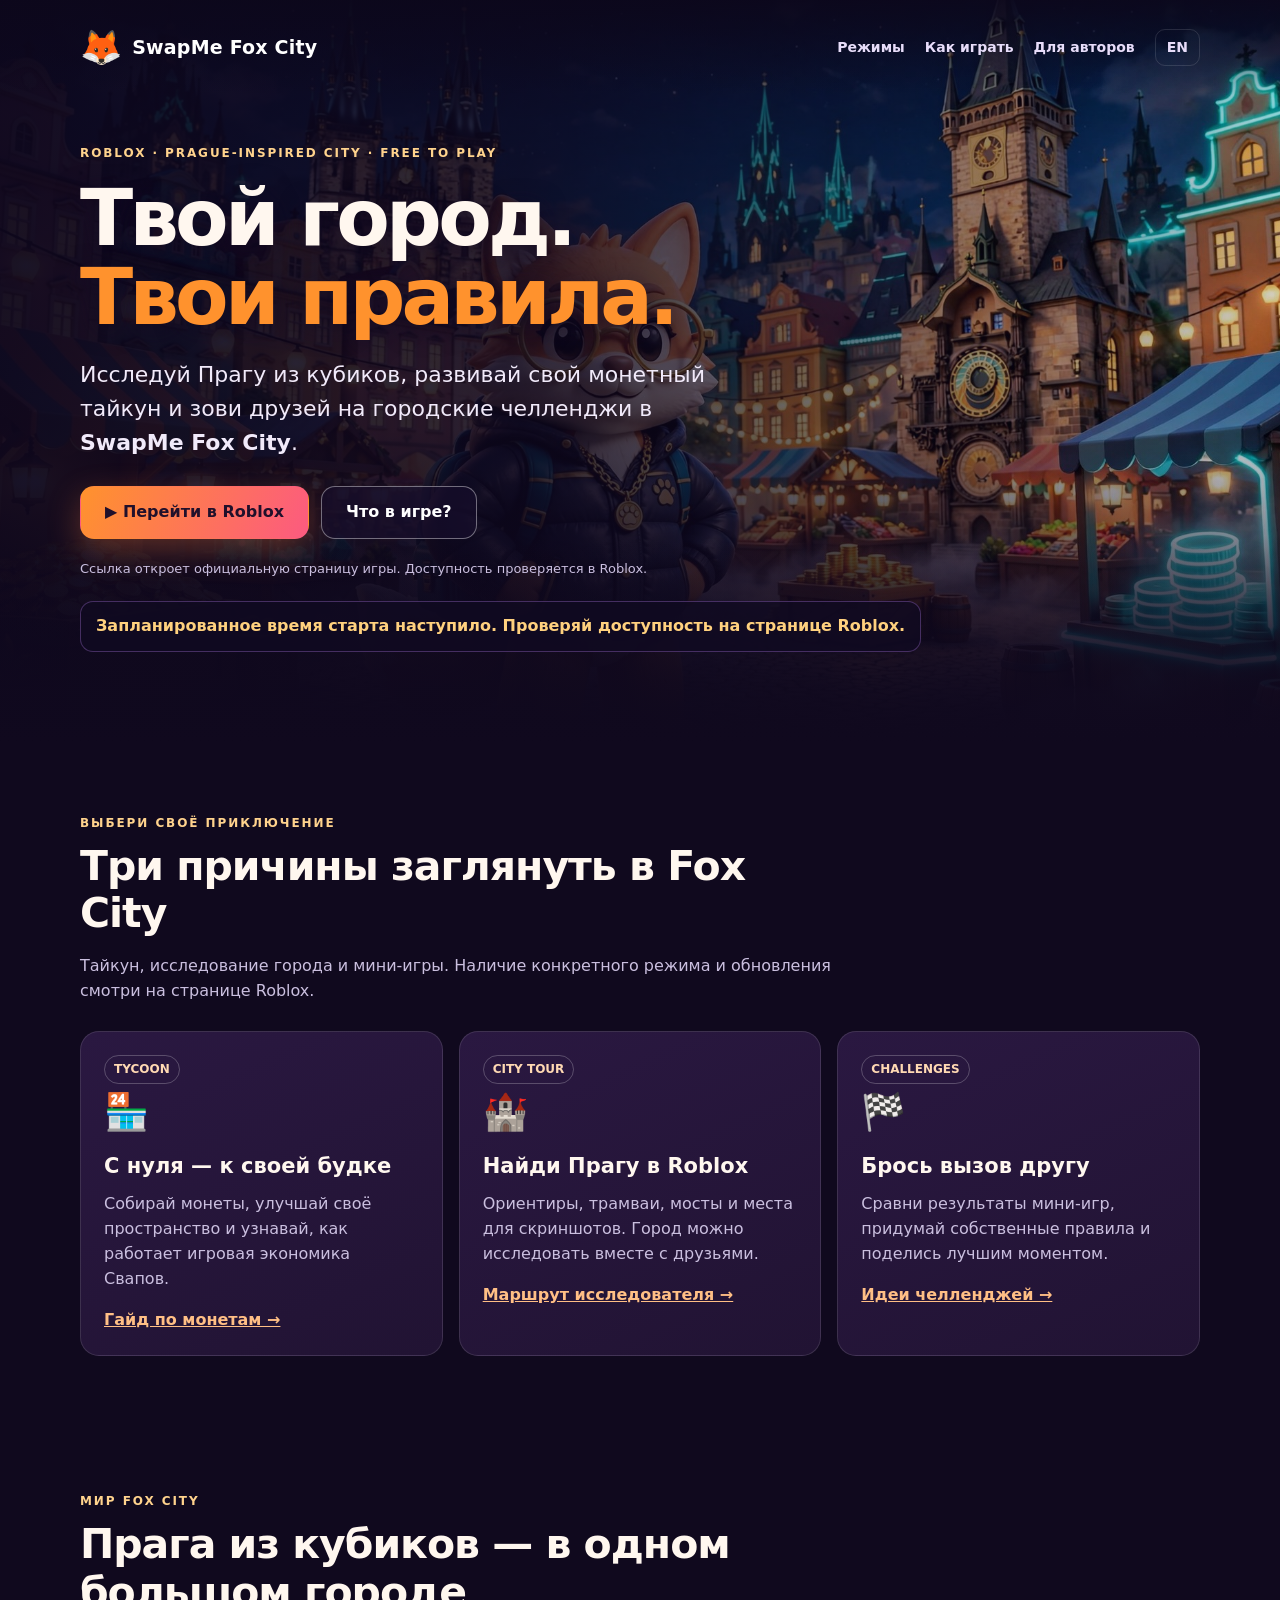
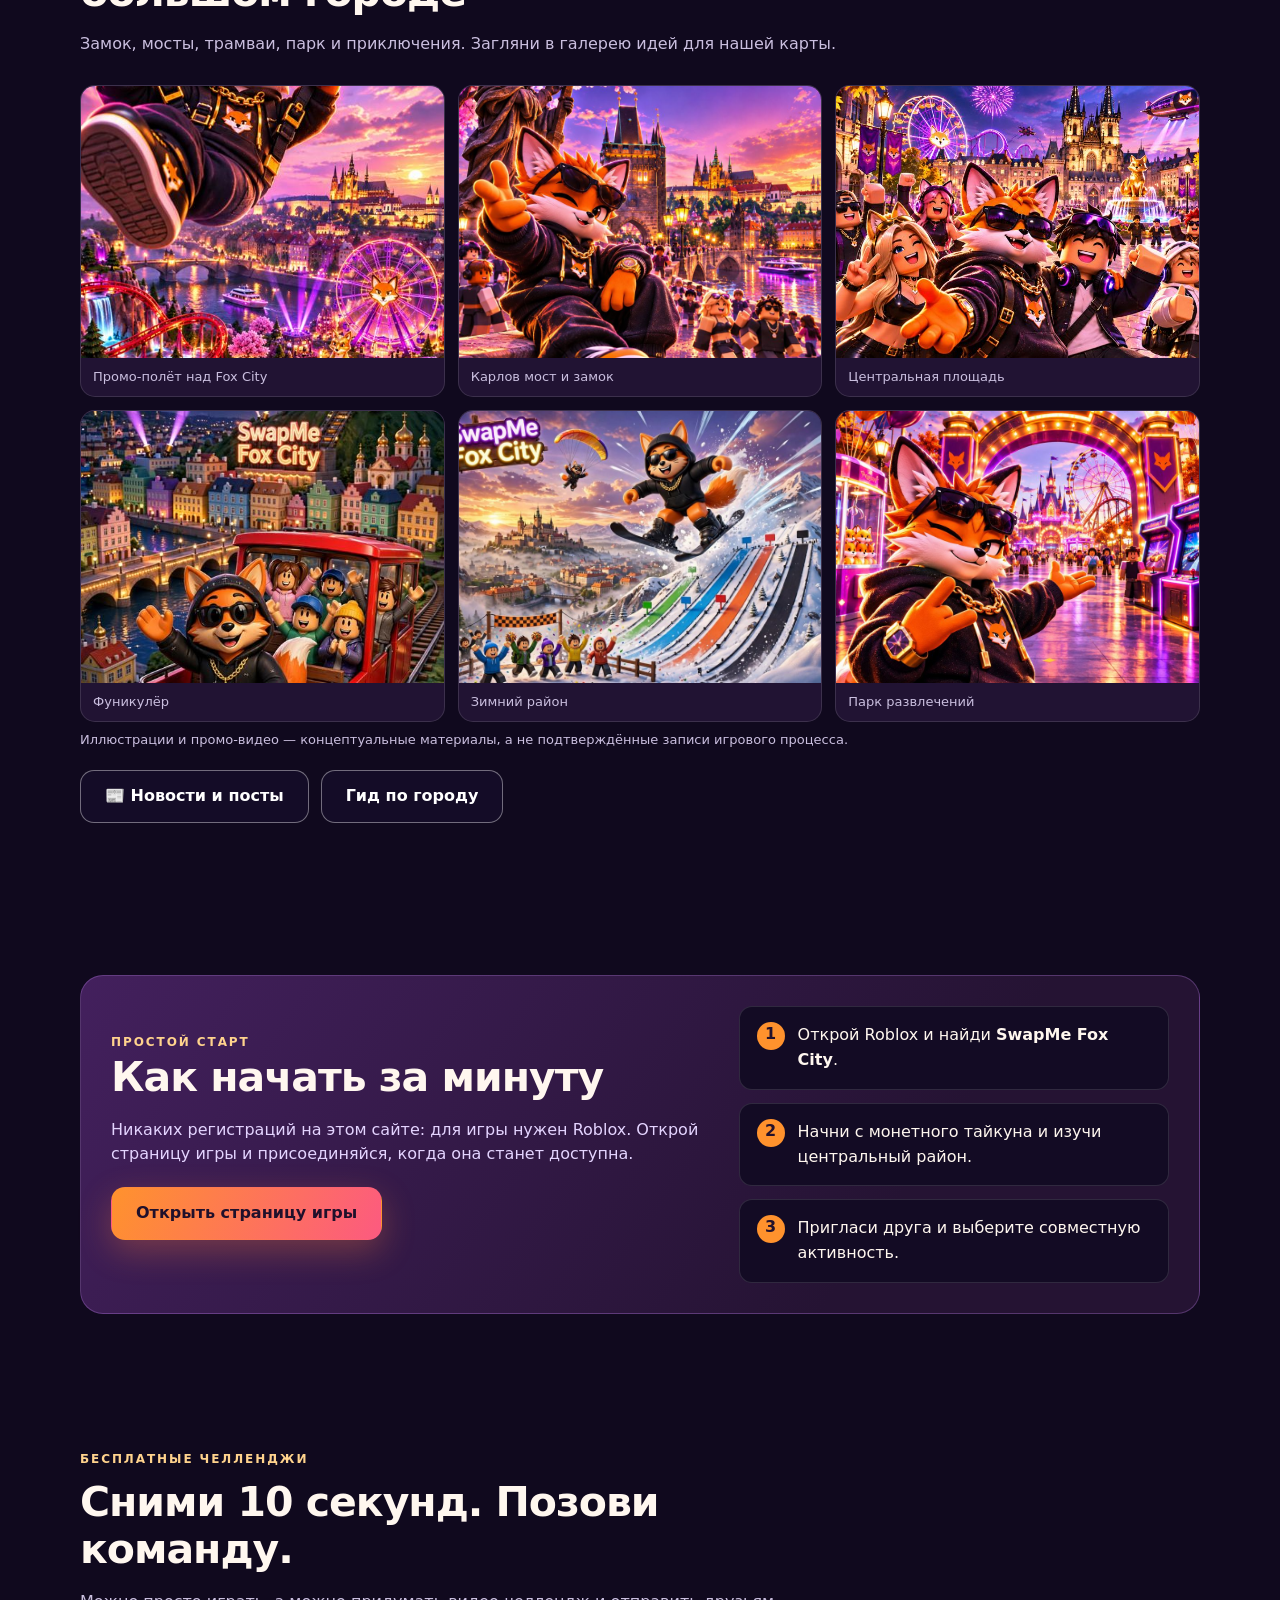
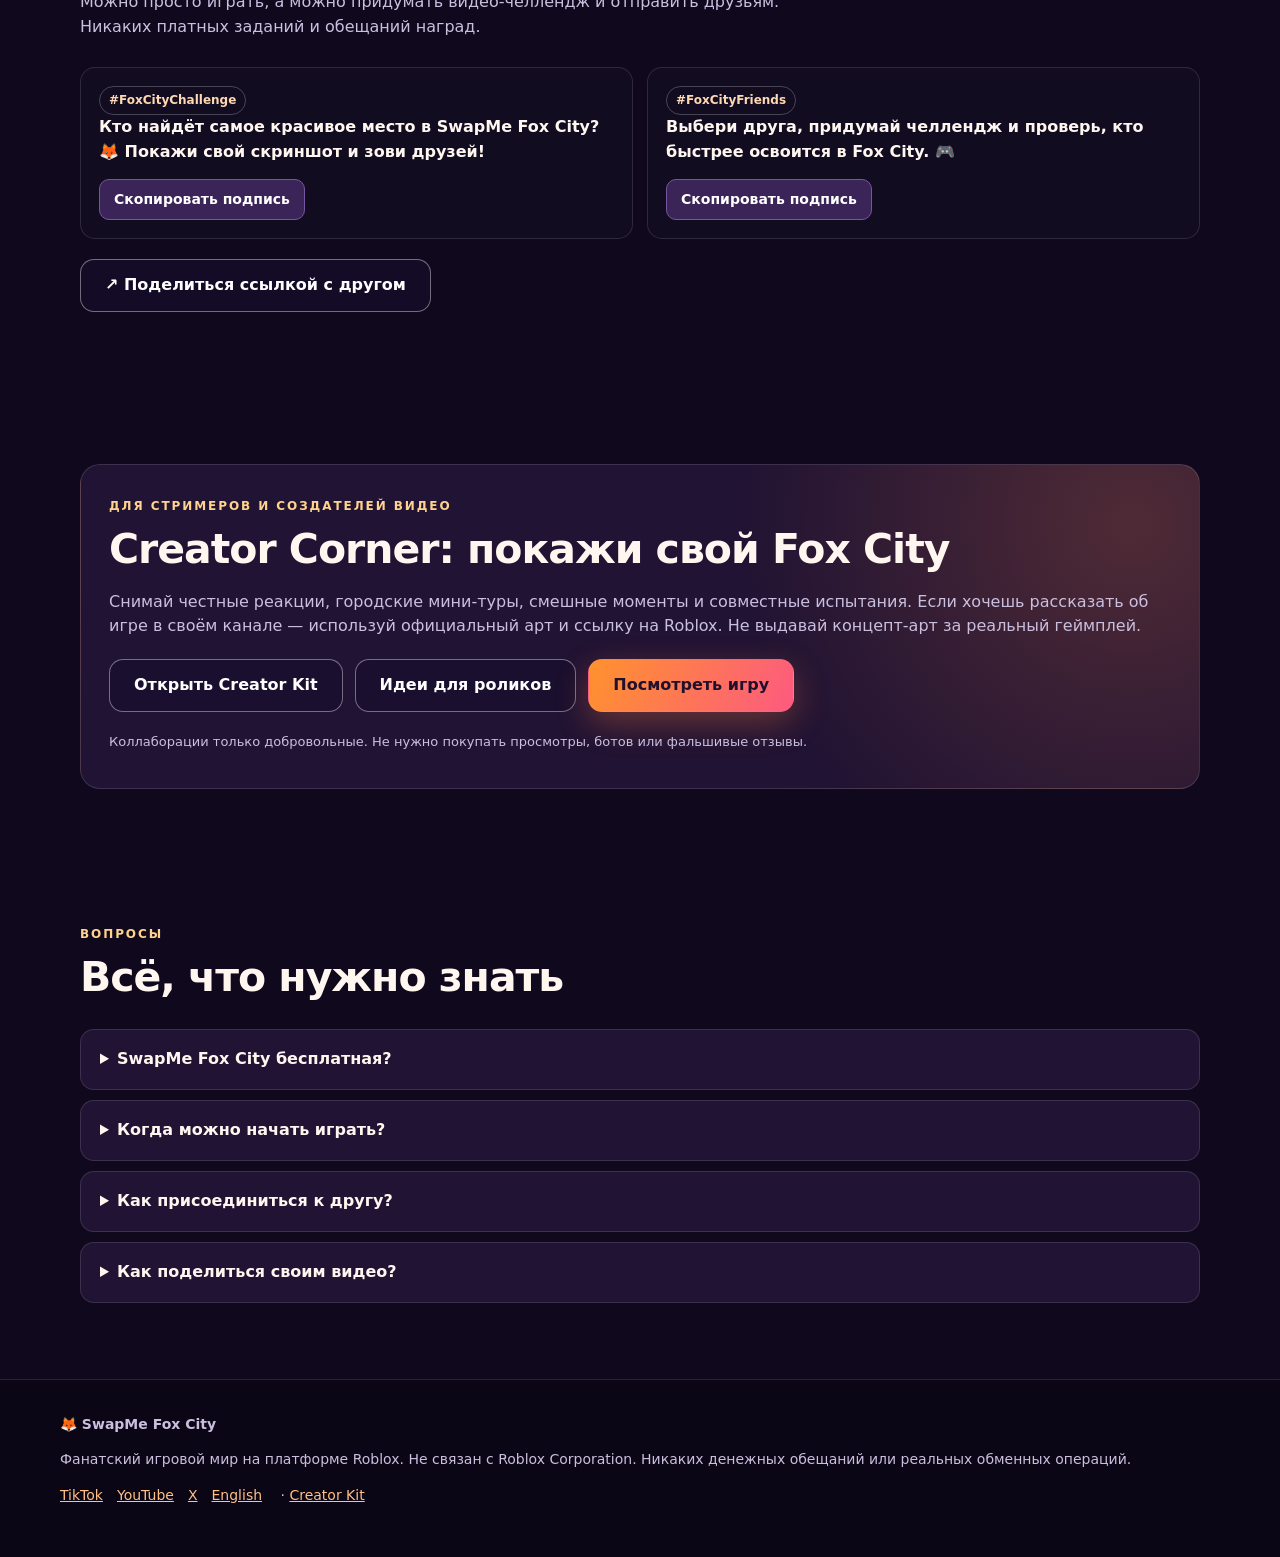
==== commit dc1d2909: "merge: preserve Fox City world gallery/posts alongside bilingual organic landing" ====
--- a/index.html
+++ b/index.html
@@ -3,214 +3,97 @@
 <head>
 <meta charset="utf-8">
 <meta name="viewport" content="width=device-width,initial-scale=1">
-<title>SwapMe Fox City — Roblox-тайкун, Fox Flight и город в стиле Праги</title>
-<meta name="description" content="SwapMe Fox City — бесплатный Roblox-тайкун в городе, вдохновлённом Прагой. Играй с друзьями, развивай будку, исследуй город, пробуй Fox Flight и гонки. Гайды, челленджи и ссылки на игру.">
-<meta property="og:title" content="SwapMe Fox City — Roblox tycoon in Prague">
-<meta property="og:description" content="A free Roblox tycoon in a Prague-inspired city. Discover challenges, guides, city exploration and ways to play with friends.">
+<title>SwapMe Fox City — Roblox тайкун, Прага, игры с друзьями</title>
+<meta name="description" content="SwapMe Fox City — бесплатная Roblox-игра в городе по мотивам Праги: развивай монетную будку, исследуй город, участвуй в челленджах и играй с друзьями.">
+<meta name="robots" content="index,follow,max-image-preview:large">
+<link rel="canonical" href="https://molotroka123-cell.github.io/swapme-fox-city/">
+<link rel="alternate" hreflang="ru" href="https://molotroka123-cell.github.io/swapme-fox-city/">
+<link rel="alternate" hreflang="en" href="https://molotroka123-cell.github.io/swapme-fox-city/en/">
+<link rel="alternate" hreflang="x-default" href="https://molotroka123-cell.github.io/swapme-fox-city/en/">
+<meta property="og:type" content="website">
+<meta property="og:locale" content="ru_RU">
+<meta property="og:title" content="SwapMe Fox City 🦊 — твой город в Roblox">
+<meta property="og:description" content="Тайкун в Праге, игры с друзьями и челленджи. Посмотри Fox City и присоединяйся к приключению.">
+<meta property="og:url" content="https://molotroka123-cell.github.io/swapme-fox-city/">
+<meta property="og:image" content="https://molotroka123-cell.github.io/swapme-fox-city/og-cover.jpg">
+<meta property="og:image:width" content="1920"><meta property="og:image:height" content="1080">
 <meta name="twitter:card" content="summary_large_image">
-<meta name="theme-color" content="#120a24"><meta property="og:locale" content="ru_RU">
-<link rel="canonical" href="https://molotroka123-cell.github.io/swapme-fox-city/">
-<meta name="robots" content="index,follow,max-image-preview:large">
-<meta name="keywords" content="roblox tycoon, new roblox game, roblox games to play with friends, SwapMe Fox City, roblox Prague, роблокс тайкун, новая игра роблокс">
-<meta property="og:type" content="website"><meta property="og:url" content="https://molotroka123-cell.github.io/swapme-fox-city/"><meta property="og:image" content="https://molotroka123-cell.github.io/swapme-fox-city/og-cover.jpg"><meta property="og:image:width" content="1920"><meta property="og:image:height" content="1080">
 <meta name="twitter:image" content="https://molotroka123-cell.github.io/swapme-fox-city/og-cover.jpg">
-<link rel="alternate" hreflang="ru" href="https://molotroka123-cell.github.io/swapme-fox-city/"><link rel="alternate" hreflang="x-default" href="https://molotroka123-cell.github.io/swapme-fox-city/">
-<script type="application/ld+json">{"@context":"https://schema.org","@graph":[{"@type":"VideoGame","name":"SwapMe Fox City","description":"Free Roblox tycoon set in a Prague-inspired city with coin booth progression, trading and activities.","url":"https://molotroka123-cell.github.io/swapme-fox-city/","image":"https://molotroka123-cell.github.io/swapme-fox-city/og-cover.jpg","genre":["Tycoon","Simulation","Adventure"],"gamePlatform":"Roblox","applicationCategory":"Game","offers":{"@type":"Offer","price":"0","priceCurrency":"USD"},"playMode":"MultiPlayer","sameAs":["https://x.com/dtDWZ91l1eUEAIO","https://www.tiktok.com/@swapmefoxcity","https://www.youtube.com/channel/UCB5VlyEtYK2ac3uzUVtD4jw"]},{"@type":"FAQPage","mainEntity":[{"@type":"Question","name":"SwapMe Fox City бесплатная?","acceptedAnswer":{"@type":"Answer","text":"Да, вход в игру бесплатный. Дополнительные косметические покупки могут быть доступны за Robux."}},{"@type":"Question","name":"Где найти SwapMe Fox City?","acceptedAnswer":{"@type":"Answer","text":"Откройте официальную страницу игры в Roblox по ссылке на сайте SwapMe Fox City."}},{"@type":"Question","name":"Можно играть с друзьями?","acceptedAnswer":{"@type":"Answer","text":"В игре предусмотрены совместные занятия, включая обмен и исследование города. Доступность отдельных режимов зависит от текущей сборки."}}]}]}</script>
-<link rel="icon" href="data:image/svg+xml,<svg xmlns=%22http://www.w3.org/2000/svg%22 viewBox=%220 0 100 100%22><text y=%22.9em%22 font-size=%2290%22>🦊</text></svg>">
-<style>
-.gallery{display:grid;grid-template-columns:repeat(auto-fit,minmax(200px,1fr));gap:12px}
-.gallery figure{margin:0;border-radius:16px;overflow:hidden;background:#1e1238;position:relative}
-.gallery img,.gallery video{width:100%;display:block;aspect-ratio:3/4;object-fit:cover;transition:transform .6s ease}
-.gallery figure:hover img{transform:scale(1.06)}
-.gallery figcaption{font-size:13px;color:#cbbfe8;padding:8px 10px}
-.reveal{animation:rise .8s ease both}
-@keyframes rise{from{opacity:.001;transform:translateY(14px)}to{opacity:1;transform:none}}
-@keyframes floaty{0%,100%{transform:translateY(0)}50%{transform:translateY(-8px)}}
-.floaty{animation:floaty 4s ease-in-out infinite}
-.socials{display:flex;flex-wrap:wrap;gap:10px}
-.socials a{display:inline-flex;gap:8px;align-items:center;padding:10px 16px;border-radius:999px;background:#1e1238;border:1px solid rgba(168,85,247,.45);color:#fff;text-decoration:none;font-weight:600}
-.socials a:hover{border-color:#ff8a1f}
-@media (prefers-reduced-motion:reduce){.reveal,.floaty,.gallery img{animation:none;transition:none}}
-
-:root{--bg:#120a24;--card:#1e1238;--ink:#fff;--muted:#cbbfe8;--orange:#ff8a1f;--violet:#a855f7;--gold:#ffd166}
-*{box-sizing:border-box}body{margin:0;background:var(--bg);color:var(--ink);font:16px/1.5 system-ui,-apple-system,Segoe UI,Roboto,sans-serif}
-.hero{position:relative;min-height:78vh;display:flex;align-items:flex-end;background:radial-gradient(1200px 600px at 70% 20%,#ff8a1f55,transparent 60%),linear-gradient(110deg,#120a24bb,#120a2466),url("og-cover.jpg") center/cover,linear-gradient(160deg,#2a1150,#120a24)}
-.hero:after{content:"";position:absolute;inset:0;background:linear-gradient(180deg,rgba(18,10,36,.1) 0%,rgba(18,10,36,.55) 55%,var(--bg) 100%)}
-.wrap{position:relative;z-index:1;max-width:1000px;margin:0 auto;padding:24px 16px 40px;width:100%}
-.logo{display:flex;align-items:center;gap:10px;font-weight:800;letter-spacing:.3px}.logo img{width:44px;height:44px;object-fit:cover;border-radius:50%;border:2px solid var(--orange)}
-h1{font-size:clamp(34px,7vw,64px);line-height:1.05;margin:14px 0 8px;text-shadow:0 4px 24px rgba(0,0,0,.6)}
-h1 b{color:var(--orange)}
-.sub{font-size:clamp(17px,2.6vw,22px);color:#fff;max-width:640px;margin:0 0 18px;text-shadow:0 2px 10px rgba(0,0,0,.7)}
-.cd{display:flex;gap:10px;margin:8px 0 20px;flex-wrap:wrap}.cd div{background:rgba(30,18,56,.85);border:1px solid rgba(168,85,247,.5);border-radius:14px;padding:10px 14px;min-width:74px;text-align:center}
-.cd b{display:block;font-size:30px;color:var(--gold)}.cd span{font-size:12px;color:var(--muted);text-transform:uppercase}
-.btn{display:inline-block;background:linear-gradient(90deg,var(--orange),#ff5f6d);color:#fff;font-weight:800;font-size:19px;padding:16px 26px;border-radius:16px;text-decoration:none;box-shadow:0 8px 30px rgba(255,138,31,.45)}
-.btn.alt{background:transparent;border:2px solid var(--violet);box-shadow:none;margin-left:8px;font-size:16px;padding:13px 20px}
-.note{color:var(--muted);font-size:14px;margin-top:10px}
-section{max-width:1000px;margin:0 auto;padding:36px 16px}
-h2{font-size:28px;margin:0 0 16px}
-.grid{display:grid;grid-template-columns:repeat(auto-fit,minmax(220px,1fr));gap:14px}
-.f{background:var(--card);border-radius:16px;padding:16px;border:1px solid rgba(255,255,255,.06)}.f .e{font-size:28px}.f h3{margin:6px 0 4px;font-size:18px}.f p{margin:0;color:var(--muted);font-size:15px}
-.gal{display:grid;grid-template-columns:repeat(auto-fit,minmax(240px,1fr));gap:12px}.gal img{width:100%;border-radius:16px;display:block;aspect-ratio:1/1;object-fit:cover}
-.steps li{margin:6px 0}.foot{color:var(--muted);font-size:13px;text-align:center;padding:30px 16px 50px}
-.foot a{color:var(--muted)}
-
-.site-nav{position:absolute;z-index:3;top:0;left:0;right:0;display:flex;justify-content:space-between;align-items:center;gap:14px;padding:16px max(18px,calc((100vw - 1000px)/2));background:#120a2488;backdrop-filter:blur(10px)}
-.site-nav .brand{font-weight:900;color:white;text-decoration:none}.site-nav .nav-links{display:flex;gap:16px;flex-wrap:wrap}.site-nav a{color:#f2e9ff;font-weight:600;text-decoration:none;font-size:14px}
-.site-nav a:hover{text-decoration:underline}.skip{position:absolute;top:-80px;left:12px;z-index:8;background:#fff;color:#120a24;padding:12px}.skip:focus{top:12px}
-.pill{display:inline-block;font-size:12px;font-weight:800;text-transform:uppercase;letter-spacing:.12em;color:#ffbd82}
-.funnel{border:1px solid #ffffff22;background:linear-gradient(160deg,#25123f,#1b1132);border-radius:18px;padding:22px;display:flex;flex-direction:column;gap:8px}
-.funnel h3{margin:0;font-size:20px}.funnel p{margin:0;color:var(--muted);flex:1}.funnel a{color:#ffb76f;font-weight:800;text-decoration:none}.funnel a:hover{text-decoration:underline}
-.sharebox{background:#24153c;border:1px solid #a855f755;border-radius:20px;padding:22px}.sharebox button{cursor:pointer;border:0;background:var(--orange);border-radius:12px;color:#190b2a;padding:13px 18px;font-weight:900;font-size:15px}
-.sharebox .feedback{display:block;color:#d6f8d2;min-height:1.4em;margin-top:8px}.campaign-note{color:#ffcd8d;font-weight:700;display:none}
-a:focus-visible,button:focus-visible{outline:3px solid #fff;outline-offset:4px}
-@media(max-width:680px){.site-nav{align-items:flex-start;flex-direction:column;padding:12px 16px}.site-nav .nav-links{gap:12px}.hero{padding-top:78px;min-height:80vh}.btn.alt{margin:8px 0 0}}
-@media(prefers-reduced-motion:reduce){*,*:before,*:after{scroll-behavior:auto!important;transition:none!important}}
-</style>
+<meta name="theme-color" content="#10091e">
+<link rel="icon" href="data:image/svg+xml,%3Csvg xmlns='http://www.w3.org/2000/svg' viewBox='0 0 100 100'%3E%3Ctext y='.9em' font-size='90'%3E🦊%3C/text%3E%3C/svg%3E">
+<link rel="stylesheet" href="assets/site.css">
+<script type="application/ld+json">
+{"@context":"https://schema.org","@graph":[{"@type":"VideoGame","name":"SwapMe Fox City","description":"Бесплатная Roblox-игра в городе по мотивам Праги: монетный тайкун и совместные приключения.","url":"https://molotroka123-cell.github.io/swapme-fox-city/","image":"https://molotroka123-cell.github.io/swapme-fox-city/og-cover.jpg","inLanguage":["ru","en"],"genre":["Tycoon","Simulation","Adventure"],"gamePlatform":"Roblox","offers":{"@type":"Offer","price":"0","priceCurrency":"USD"}},{"@type":"FAQPage","mainEntity":[{"@type":"Question","name":"SwapMe Fox City бесплатная?","acceptedAnswer":{"@type":"Answer","text":"Да, вход в игру бесплатный. Дополнительная косметика может продаваться за Robux."}},{"@type":"Question","name":"Как найти игру?","acceptedAnswer":{"@type":"Answer","text":"Нажмите кнопку «Перейти в Roblox» или найдите игру по названию SwapMe Fox City."}}]}]}
+</script>
 </head>
 <body>
-<a class="skip" href="#main">Перейти к содержанию</a>
-<nav class="site-nav" aria-label="Главное меню"><a class="brand" href="./">🦊 SwapMe Fox City</a><div class="nav-links"><a href="#routes">Челленджи</a><a href="#features">Игры</a><a href="#share">Позвать друга</a><a href="creators/">Авторам · EN</a></div></nav>
-<header class="hero" id="main"><div class="wrap">
- <div class="logo"><span style="font-size:40px">🦊</span>SwapMe Fox City</div>
- <span class="pill">Бесплатная Roblox-игра · Tycoon · City Adventure</span>
- <h1>Твой <b>Roblox-город</b><br>в стиле Праги</h1>
- <p class="sub">Прокачивай монетный тайкун, исследуй город, катайся на картах и пробуй Fox Flight. Играй с друзьями — бесплатно в Roblox.</p>
- <p class="campaign-note" id="campaign-note" aria-live="polite"></p>
- <div class="cd" id="cd"><div><b id="d">0</b><span>дней</span></div><div><b id="h">0</b><span>часов</span></div><div><b id="m">0</b><span>минут</span></div><div><b id="s">0</b><span>секунд</span></div></div>
- <a class="btn" id="play" href="https://www.roblox.com/games/124887751218092">▶ Играть в Roblox</a>
- <a class="btn alt" href="#routes">Выбрать челлендж</a>
- <p class="note" id="note">Планируемый запуск: 11 ноября 2026, 18:00 по Праге (17:00 UTC). Кнопка ведёт на страницу игры — доступность проверяй в Roblox.</p>
-</div></header>
-
-<section id="routes">
- <h2>Выбери, зачем зайти в Fox City</h2>
- <p class="note">У каждого направления — своя страница для поиска, роликов и публикаций в сообществах. Режимы могут отличаться в текущей версии игры.</p>
+<a class="skip" href="#main">К основному содержимому</a>
+<header class="site-nav"><nav class="nav-inner" aria-label="Основная навигация">
+ <a class="brand" href="./"><span class="brand-mark" aria-hidden="true">🦊</span><span>SwapMe Fox City</span></a>
+ <div class="nav-links"><a href="#play-modes">Режимы</a><a href="#how">Как играть</a><a href="#creators">Для авторов</a><a class="lang" href="en/" lang="en">EN</a></div>
+</nav></header>
+<main id="main">
+<section class="hero" aria-labelledby="hero-title"><div class="hero-inner">
+ <span class="eyebrow">Roblox · Prague-inspired city · Free to play</span>
+ <h1 id="hero-title">Твой город.<br><span class="highlight">Твои правила.</span></h1>
+ <p class="lead">Исследуй Прагу из кубиков, развивай свой монетный тайкун и зови друзей на городские челленджи в <strong>SwapMe Fox City</strong>.</p>
+ <div class="actions"><a class="btn btn-primary" data-play href="https://www.roblox.com/games/124887751218092">▶ Перейти в Roblox</a><a class="btn btn-secondary" href="#play-modes">Что в игре?</a></div>
+ <p class="micro">Ссылка откроет официальную страницу игры. Доступность проверяется в Roblox.</p>
+ <div class="launch"><strong id="launch-text">Запланированный старт — 11 ноября, 18:00 по Праге</strong>
+  <span class="count" id="countdown" aria-label="До запланированного запуска"><b id="days">00</b><span>д</span><b id="hours">00</b><span>ч</span><b id="minutes">00</b><span>м</span><b id="seconds">00</b><span>с</span></span>
+ </div>
+</div></section>
+<div class="page">
+<section class="section" id="play-modes">
+ <div class="section-head"><span class="eyebrow">Выбери своё приключение</span><h2>Три причины заглянуть в Fox City</h2><p>Тайкун, исследование города и мини-игры. Наличие конкретного режима и обновления смотри на странице Roblox.</p></div>
  <div class="grid">
-  <article class="funnel"><span class="pill">TikTok · Shorts</span><h3>✈️ Fox Flight Challenge</h3><p>Попробуй маршрут полёта и сними настоящий игровой момент.</p><a href="challenge/fox-flight.html">Открыть челлендж →</a></article>
-  <article class="funnel"><span class="pill">Google · Pinterest · Devlog</span><h3>🏰 Прага внутри Roblox</h3><p>Городская прогулка: трамваи, замок и атмосфера Праги из кубиков.</p><a href="discover/prague-in-roblox.html">Исследовать город →</a></article>
-  <article class="funnel"><span class="pill">Google · Reddit · Friends</span><h3>🪙 Tycoon с друзьями</h3><p>Узнай, как начать, развивать будку и обмениваться игровыми монетами.</p><a href="guide/roblox-tycoon-to-play-with-friends.html">Read the English guide →</a></article>
-  <article class="funnel"><span class="pill">YouTube · Twitch · Discord</span><h3>🎬 Для стримеров</h3><p>Ссылки, обложка, идеи видео и правила честного обзора игры.</p><a href="creators/">Creator kit · EN →</a></article>
- </div>
- </section>
-<section id="features">
- <h2>Что внутри</h2>
- <div class="grid">
-  <div class="f"><div class="e">🏪</div><h3>Своя будка</h3><p>Ставь монеты в слоты — они приносят Свапы каждую секунду.</p></div>
-  <div class="f"><div class="e">✨</div><h3>3 → золотая</h3><p>Сливай три одинаковые монеты в золотую с доходом x3.</p></div>
-  <div class="f"><div class="e">🤝</div><h3>Обмен с друзьями</h3><p>Оба кладут, оба подтверждают, 5 секунд — и готово.</p></div>
-  <div class="f"><div class="e">🚋</div><h3>Трамваи и фуникулёр</h3><p>Карлов мост, Орлой, Град — Прага, которую можно обойти.</p></div>
-  <div class="f"><div class="e">🏎</div><h3>Картинг и Авиатор</h3><p>Гонки на трёх трассах и полёт через 12 колец на время.</p></div>
-  <div class="f"><div class="e">🎧</div><h3>Клуб EPIX</h3><p>Музыка, танцы и вечеринки с другими игроками.</p></div>
-  <div class="f"><div class="e">🦊</div><h3>Лисы-гиды</h3><p>Гиды проведут экскурсию и покажут лучшие места города.</p></div>
-  <div class="f"><div class="e">📱</div><h3>Телефон и ПК</h3><p>Играй на телефоне, планшете и компьютере.</p></div>
+  <article class="f"><span class="tag">TYCOON</span><div class="e" aria-hidden="true">🏪</div><h3>С нуля — к своей будке</h3><p>Собирай монеты, улучшай своё пространство и узнавай, как работает игровая экономика Свапов.</p><a class="read" href="guide/coin-merge-guide.html">Гайд по монетам →</a></article>
+  <article class="f"><span class="tag">CITY TOUR</span><div class="e" aria-hidden="true">🏰</div><h3>Найди Прагу в Roblox</h3><p>Ориентиры, трамваи, мосты и места для скриншотов. Город можно исследовать вместе с друзьями.</p><a class="read" href="discover/prague-in-roblox.html">Маршрут исследователя →</a></article>
+  <article class="f"><span class="tag">CHALLENGES</span><div class="e" aria-hidden="true">🏁</div><h3>Брось вызов другу</h3><p>Сравни результаты мини-игр, придумай собственные правила и поделись лучшим моментом.</p><a class="read" href="challenge/fox-flight.html">Идеи челленджей →</a></article>
  </div>
 </section>
-
-<section id="how">
- <h2>Как начать</h2>
- <ol class="steps">
-  <li>Нажми «Играть в Roblox» (или найди в Roblox: <b>SwapMe Fox City</b>).</li>
-  <li>Иди по лучу к своей будке и открой первый сейф.</li>
-  <li>Позови друга — вместе быстрее и веселее.</li>
- </ol>
- <a class="btn" href="https://www.roblox.com/games/124887751218092">▶ Играть в Roblox</a>
-<p class="note">Гайды: <a style="color:#a98bf0" href="guide/coin-merge-guide.html">как слить 3 монеты</a> · <a style="color:#a98bf0" href="guide/roblox-tycoon-to-play-with-friends.html">tycoon to play with friends</a></p>
+<section class="section" id="world">
+ <div class="section-head"><span class="eyebrow">Мир Fox City</span><h2>Прага из кубиков — в одном большом городе</h2><p>Замок, мосты, трамваи, парк и приключения. Загляни в галерею идей для нашей карты.</p></div>
+ <div class="world-gallery">
+  <figure><video src="img/paraglide.mp4" autoplay muted loop playsinline preload="metadata" poster="img/paraglide.jpg" aria-label="Промо-полёт над городом"></video><figcaption>Промо-полёт над Fox City</figcaption></figure>
+  <figure><img src="img/bridge.jpg" alt="Лис у моста в городе по мотивам Праги" loading="lazy"><figcaption>Карлов мост и замок</figcaption></figure>
+  <figure><img src="img/plaza.jpg" alt="Городская площадь и лисёнок" loading="lazy"><figcaption>Центральная площадь</figcaption></figure>
+  <figure><img src="img/funicular.jpg" alt="Фуникулёр к замку" loading="lazy"><figcaption>Фуникулёр</figcaption></figure>
+  <figure><img src="img/ski.jpg" alt="Лыжный район из игры" loading="lazy"><figcaption>Зимний район</figcaption></figure>
+  <figure><img src="img/park.jpg" alt="Большой парк аттракционов" loading="lazy"><figcaption>Парк развлечений</figcaption></figure>
+ </div>
+ <p class="micro">Иллюстрации и промо-видео — концептуальные материалы, а не подтверждённые записи игрового процесса.</p>
+ <div class="actions"><a class="btn btn-secondary" href="posts/">📰 Новости и посты</a><a class="btn btn-secondary" href="discover/prague-in-roblox.html">Гид по городу</a></div>
 </section>
-
-<section id="world" class="reveal">
- <h2>Мир Fox City · The world</h2>
- <p>Fox City — город из кубиков по мотивам Праги. В центре — площадь с золотой лисой и твоей будкой с монетами. Через реку ведёт Карлов мост, над Старым городом звонит Орлой, на холме стоит Град, куда поднимает фуникулёр. По улицам ходят трамваи, на острове работает парк аттракционов, за городом — лыжные трассы и картинг, а вечером открывается клуб EPIX. Fox City is a block-built Prague-inspired city in Roblox: a coin-booth tycoon in the main square, Charles Bridge, the Orloj, the castle hill with a funicular, trams, karts, ski runs and the EPIX club.</p>
- <div class="gallery">
-  <figure><video src="img/paraglide.mp4" autoplay muted loop playsinline poster="img/paraglide.jpg"></video><figcaption>Полёт над городом</figcaption></figure>
-  <figure><img src="img/bridge.jpg" alt="Лис на Карловом мосту, вид на Град" loading="lazy"><figcaption>Карлов мост и Град</figcaption></figure>
-  <figure><img src="img/plaza.jpg" alt="Друзья на площади с золотой лисой" loading="lazy"><figcaption>Площадь с золотой лисой</figcaption></figure>
-  <figure><img src="img/opening.jpg" alt="Открытие Fox City на площади, Орлой" loading="lazy"><figcaption>Старый город и Орлой</figcaption></figure>
-  <figure><img src="img/funicular.jpg" alt="Фуникулёр к замку" loading="lazy"><figcaption>Фуникулёр</figcaption></figure>
-  <figure><img src="img/ski.jpg" alt="Лыжные трассы" loading="lazy"><figcaption>Лыжные трассы</figcaption></figure>
-  <figure><img src="img/park.jpg" alt="Парк аттракционов" loading="lazy"><figcaption>Парк аттракционов</figcaption></figure>
+<section class="section" id="how">
+ <div class="callout"><div><span class="eyebrow">Простой старт</span><h2>Как начать за минуту</h2><p>Никаких регистраций на этом сайте: для игры нужен Roblox. Открой страницу игры и присоединяйся, когда она станет доступна.</p><div class="actions"><a class="btn btn-primary" data-play href="https://www.roblox.com/games/124887751218092">Открыть страницу игры</a></div></div>
+ <ol class="steps"><li>Открой Roblox и найди <strong>SwapMe Fox City</strong>.</li><li>Начни с монетного тайкуна и изучи центральный район.</li><li>Пригласи друга и выберите совместную активность.</li></ol></div>
+</section>
+<section class="section" id="community">
+ <div class="section-head"><span class="eyebrow">Бесплатные челленджи</span><h2>Сними 10 секунд. Позови команду.</h2><p>Можно просто играть, а можно придумать видео-челлендж и отправить друзьям. Никаких платных заданий и обещаний наград.</p></div>
+ <div class="tiles">
+  <div class="caption-card"><span class="tag">#FoxCityChallenge</span><p id="caption-ru-1">Кто найдёт самое красивое место в SwapMe Fox City? 🦊 Покажи свой скриншот и зови друзей!</p><button class="small-btn" type="button" data-copy-caption="caption-ru-1">Скопировать подпись</button></div>
+  <div class="caption-card"><span class="tag">#FoxCityFriends</span><p id="caption-ru-2">Выбери друга, придумай челлендж и проверь, кто быстрее освоится в Fox City. 🎮</p><button class="small-btn" type="button" data-copy-caption="caption-ru-2">Скопировать подпись</button></div>
  </div>
- <p class="note">Иллюстрации — ИИ-арт по мотивам игры; скриншоты из игры добавим после открытия. Art: AI illustrations inspired by the game.</p>
+ <div class="actions"><button class="btn btn-secondary" type="button" id="share-site">↗ Поделиться ссылкой с другом</button></div><p id="action-status" aria-live="polite" class="micro"></p>
 </section>
-<section id="socials" class="reveal">
- <h2>Мы в соцсетях · Follow</h2>
- <div class="socials">
-  <a href="https://www.roblox.com/games/124887751218092">▶ Roblox</a>
-  <a href="https://www.tiktok.com/@swapmefoxcity">TikTok</a>
-  <a href="https://www.youtube.com/channel/UCB5VlyEtYK2ac3uzUVtD4jw">YouTube</a>
-  <a href="https://x.com/dtDWZ91l1eUEAIO">X</a>
-  <a href="posts/">📰 Все посты</a>
+<section class="section" id="creators">
+ <div class="creator"><span class="eyebrow">Для стримеров и создателей видео</span><h2>Creator Corner: покажи свой Fox City</h2>
+ <p class="detail">Снимай честные реакции, городские мини-туры, смешные моменты и совместные испытания. Если хочешь рассказать об игре в своём канале — используй официальный арт и ссылку на Roblox. Не выдавай концепт-арт за реальный геймплей.</p>
+ <div class="actions"><a class="btn btn-secondary" href="creators/">Открыть Creator Kit</a><a class="btn btn-secondary" href="challenge/fox-flight.html">Идеи для роликов</a><a class="btn btn-primary" data-play href="https://www.roblox.com/games/124887751218092">Посмотреть игру</a></div>
+ <p class="micro">Коллаборации только добровольные. Не нужно покупать просмотры, ботов или фальшивые отзывы.</p>
  </div>
 </section>
-<section id="share">
- <h2>Позови друга без рекламы</h2>
- <div class="sharebox">
-  <p>Покажи другу игру, которую вы можете исследовать вместе. Скопируй ссылку на этот сайт или поделись через системное меню телефона.</p>
-  <button type="button" id="share-copy">📋 Скопировать ссылку на Fox City</button>
-  <button type="button" id="share-native" hidden>↗ Поделиться</button>
-  <span class="feedback" id="share-feedback" role="status" aria-live="polite"></span>
- </div>
- <p class="note">Для авторов контента: <a href="creators/" style="color:#ffbd82">Creator Kit</a>. Для поиска: <a href="discover/prague-in-roblox.html" style="color:#ffbd82">Prague in Roblox</a>. Для челленджа: <a href="challenge/fox-flight.html" style="color:#ffbd82">Fox Flight</a>.</p>
- </section>
-<section id="faq"><h2>Частые вопросы · FAQ</h2><div class="grid">
-<div class="f"><h3>Это бесплатно? Is it free?</h3><p>Да, игра бесплатная. Косметику можно купить за Robux, это не обязательно.</p></div>
-<div class="f"><h3>Когда запуск?</h3><p>Запланирован на 11 ноября 2026 в 18:00 по Праге. Актуальную доступность проверяй на странице игры в Roblox.</p></div>
-<div class="f"><h3>Есть на телефоне?</h3><p>Да: телефон, планшет и компьютер. Is there a mobile version? Yes.</p></div>
-<div class="f"><h3>С чего начать?</h3><p>Иди по лучу к своей будке, открой первый сейф и поставь монету в слот.</p></div>
-<div class="f"><h3>Как меняться?</h3><p>Оба игрока кладут монеты, оба подтверждают, отсчёт 5 секунд.</p></div>
-<div class="f"><h3>Можно играть с друзьями?</h3><p>Да: обмен, картинг, клуб EPIX и экскурсии лис-гидов.</p></div>
-</div></section>
-<div class="foot">SwapMe Fox City · игра в Roblox · <a href="posts/">Посты</a> · <a href="https://x.com/dtDWZ91l1eUEAIO">X</a> · <a href="https://www.tiktok.com/@swapmefoxcity">TikTok</a> · <a href="https://www.youtube.com/channel/UCB5VlyEtYK2ac3uzUVtD4jw">YouTube</a><br>Не связано с Roblox Corporation.</div>
-<script>
-(function(){
-  const deadline=Date.UTC(2026,10,11,17,0,0);
-  const countdown=document.getElementById("cd");
-  const note=document.getElementById("note");
-  function tick(){
-    const remaining=deadline-Date.now();
-    if(remaining<=0){
-      countdown.hidden=true;
-      countdown.style.display="none";
-      note.textContent="Плановое время старта наступило. Проверь, доступна ли игра на Roblox — автоматического перенаправления нет.";
-      return false;
-    }
-    const seconds=Math.floor(remaining/1000);
-    document.getElementById("d").textContent=Math.floor(seconds/86400);
-    document.getElementById("h").textContent=Math.floor(seconds%86400/3600);
-    document.getElementById("m").textContent=Math.floor(seconds%3600/60);
-    document.getElementById("s").textContent=seconds%60;
-    return true;
-  }
-  if(tick()){const interval=setInterval(function(){if(!tick())clearInterval(interval)},1000)}
-  const params=new URLSearchParams(window.location.search);
-  const campaign=params.get("utm_campaign");
-  const prompts={
-    flight:"✈️ Пришёл на Fox Flight? Открой челлендж ниже.",
-    prague:"🏰 Ищешь Прагу в Roblox? Смотри маршрут по городу ниже.",
-    tycoon:"🪙 Хочешь начать Tycoon? Открой гайд ниже.",
-    creators:"🎬 Создаёшь контент? Для тебя есть Creator Kit."
-  };
-  if(campaign&&prompts[campaign]){
-    const n=document.getElementById("campaign-note");n.textContent=prompts[campaign];n.style.display="block";
-  }
-  const shareUrl=new URL(window.location.href);
-  shareUrl.search="";
-  shareUrl.hash="";
-  shareUrl.searchParams.set("utm_source","friend");
-  shareUrl.searchParams.set("utm_medium","share");
-  shareUrl.searchParams.set("utm_campaign","invite");
-  const feedback=document.getElementById("share-feedback");
-  document.getElementById("share-copy").addEventListener("click",async function(){
-    try{
-      if(navigator.clipboard&&window.isSecureContext){await navigator.clipboard.writeText(shareUrl.href)}
-      else{const temp=document.createElement("textarea");temp.value=shareUrl.href;document.body.appendChild(temp);temp.select();if(!document.execCommand("copy"))throw new Error("copy unavailable");temp.remove()}
-      feedback.textContent="Ссылка скопирована!";
-    }catch(e){feedback.textContent="Скопируй ссылку из адресной строки браузера."}
-  });
-  if(navigator.share){
-    const btn=document.getElementById("share-native");btn.hidden=false;
-    btn.addEventListener("click",async function(){try{await navigator.share({title:"SwapMe Fox City",text:"Пойдём играть в Fox City!",url:shareUrl.href})}catch(e){}});
-  }
-})();
-</script>
-</body>
-</html>
+<section class="section faq" id="faq">
+ <div class="section-head"><span class="eyebrow">Вопросы</span><h2>Всё, что нужно знать</h2></div>
+ <details><summary>SwapMe Fox City бесплатная?</summary><p>Да, вход бесплатный. Дополнительные косметические предметы могут продаваться за Robux.</p></details>
+ <details><summary>Когда можно начать играть?</summary><p>Старт был запланирован на 11 ноября 2026 года, 18:00 по Праге. Актуальную доступность проверяй по кнопке «Перейти в Roblox».</p></details>
+ <details><summary>Как присоединиться к другу?</summary><p>Проверь доступность игры через Roblox, войди в игру и воспользуйся официальными функциями друзей Roblox.</p></details>
+ <details><summary>Как поделиться своим видео?</summary><p>Публикуй собственный ролик в соцсетях с тегом #FoxCityChallenge. Ссылку на страницу игры можно взять выше.</p></details>
+</section>
+</div>
+</main>
+<footer class="footer"><div class="foot-inner"><strong>🦊 SwapMe Fox City</strong><p>Фанатский игровой мир на платформе Roblox. Не связан с Roblox Corporation. Никаких денежных обещаний или реальных обменных операций.</p><p><a href="https://www.tiktok.com/@swapmefoxcity" rel="noopener noreferrer">TikTok</a><a href="https://www.youtube.com/channel/UCB5VlyEtYK2ac3uzUVtD4jw" rel="noopener noreferrer">YouTube</a><a href="https://x.com/dtDWZ91l1eUEAIO" rel="noopener noreferrer">X</a><a href="en/" lang="en">English</a> · <a href="creators/">Creator Kit</a></p></div></footer>
+<noscript><p class="noscript">Для таймера и кнопки «Поделиться» нужен JavaScript; ссылка на Roblox работает без него.</p></noscript>
+<script defer src="assets/share-links.js"></script><script defer src="assets/site.js"></script>
+</body></html>
--- a/assets/site.css
+++ b/assets/site.css
@@ -0,0 +1,26 @@
+:root{color-scheme:dark;--bg:#10091e;--panel:#211333;--panel2:#2a1841;--text:#fff7ef;--muted:#cabfdf;--orange:#ff922d;--pink:#fc5a80;--violet:#ac6aff;--line:rgba(255,255,255,.12)}
+[hidden]{display:none!important}
+*{box-sizing:border-box}html{scroll-behavior:smooth}body{margin:0;background:var(--bg);color:var(--text);font:16px/1.55 system-ui,-apple-system,"Segoe UI",Roboto,Arial,sans-serif}
+a{color:#ffbf85}a:hover{color:#fff}button,a{touch-action:manipulation}button{font:inherit;cursor:pointer}button:focus-visible,a:focus-visible,summary:focus-visible{outline:3px solid #ffd26c;outline-offset:4px}
+.skip{position:absolute;top:-100px;left:1rem;background:#fff;color:#111;padding:.7rem;z-index:30}.skip:focus{top:1rem}
+.site-nav{position:absolute;top:0;left:0;width:100%;z-index:10;background:linear-gradient(180deg,rgba(12,7,27,.88),transparent)}
+.nav-inner{max-width:1160px;margin:auto;padding:21px 20px;display:flex;align-items:center;justify-content:space-between;gap:18px}.brand{text-decoration:none;color:#fff;font-weight:900;font-size:19px;letter-spacing:.2px;display:flex;align-items:center;gap:10px}.brand-mark{font-size:34px}.nav-links{display:flex;gap:20px;align-items:center;flex-wrap:wrap}.nav-links a{color:#e8ddfa;text-decoration:none;font-size:14px;font-weight:650}.nav-links a:hover{color:var(--orange)}.lang{border:1px solid var(--line);padding:7px 11px;border-radius:10px}
+.hero{position:relative;min-height:680px;display:flex;align-items:end;background:linear-gradient(90deg,rgba(13,7,29,.95) 0%,rgba(13,7,29,.84) 41%,rgba(13,7,29,.18) 100%),linear-gradient(0deg,#10091e,transparent 42%),url("../og-cover.jpg") center center/cover no-repeat}
+.hero:after{content:"";position:absolute;inset:0;pointer-events:none;background:linear-gradient(0deg,var(--bg),transparent 28%)}
+.hero-inner{position:relative;z-index:1;max-width:1160px;width:100%;margin:0 auto;padding:140px 20px 92px}
+.eyebrow{font-size:12px;text-transform:uppercase;letter-spacing:.16em;color:#ffd38d;font-weight:850}.hero h1{font-size:clamp(42px,7vw,78px);line-height:1.02;letter-spacing:-.048em;margin:14px 0 20px;max-width:840px;text-wrap:balance;text-shadow:0 5px 25px #120a24bb}.highlight{color:var(--orange)}.lead{font-size:clamp(17px,2.4vw,22px);max-width:670px;margin:0 0 26px;color:#f1eafa}
+.actions{display:flex;flex-wrap:wrap;gap:12px;align-items:center;margin:20px 0}.btn{display:inline-flex;justify-content:center;align-items:center;gap:9px;border-radius:14px;padding:15px 24px;font-size:16px;font-weight:850;line-height:1.3;text-decoration:none;border:1px solid transparent;min-height:52px}
+.btn-primary{background:linear-gradient(115deg,var(--orange),var(--pink));color:#20102b;box-shadow:0 11px 33px #ff7b3950}.btn-primary:hover{color:#1c0a26;filter:brightness(1.1)}
+.btn-secondary{border-color:rgba(255,255,255,.4);background:#170e2caa;color:#fff}.btn-secondary:hover{background:#342047;color:#fff}
+.micro{font-size:13px;color:var(--muted);margin:8px 0}.launch{display:inline-flex;align-items:center;flex-wrap:wrap;gap:12px;background:rgba(17,10,34,.82);border:1px solid #af7be754;padding:12px 15px;border-radius:13px;margin-top:14px}.launch strong{color:#ffd17e}.count{display:flex;gap:5px;align-items:baseline}.count b{font-size:18px;font-variant-numeric:tabular-nums}.count span{font-size:12px;color:var(--muted);margin-right:5px}
+.page{max-width:1160px;margin:auto;padding:0 20px}.section{padding:66px 0}.section-head{max-width:760px;margin-bottom:28px}.section h2{font-size:clamp(28px,4vw,41px);line-height:1.16;letter-spacing:-.025em;margin:8px 0 12px}.section-head p,.f p,.detail{color:var(--muted)}.grid{display:grid;grid-template-columns:repeat(3,minmax(0,1fr));gap:16px}.f{position:relative;background:linear-gradient(155deg,var(--panel2),var(--panel));border:1px solid var(--line);padding:23px;border-radius:19px}.f h3{margin:10px 0;font-size:21px}.f p{margin:0 0 16px}.f .e{font-size:36px}.tag{display:inline-block;border-radius:99px;border:1px solid rgba(255,255,255,.23);padding:4px 9px;font-size:12px;color:#ffd9b3;font-weight:800}.f a.read{font-weight:800;display:inline-flex;gap:5px}.f a.read:focus-visible{outline-offset:4px}
+.callout{background:linear-gradient(125deg,#43205d,#251333 72%);border:1px solid #ad78d75a;border-radius:23px;padding:30px;display:grid;grid-template-columns:1.4fr 1fr;gap:25px;align-items:center}.callout h2{margin-top:0}.callout p{color:#e4d4ff}.steps{counter-reset:item;list-style:none;padding:0;margin:0;display:grid;gap:13px}.steps li{counter-increment:item;position:relative;padding:16px 16px 16px 58px;background:#130b24;border:1px solid var(--line);border-radius:13px}.steps li:before{content:counter(item);position:absolute;left:17px;top:15px;width:28px;height:28px;border-radius:50%;background:var(--orange);color:#24122c;font-weight:900;text-align:center}
+.creator{border-radius:20px;border:1px solid var(--line);background:radial-gradient(circle at 94% 18%,#ff853e35,transparent 36%),var(--panel);padding:28px}.caption-card{padding:18px;border:1px solid var(--line);border-radius:15px;background:#120c20}.caption-card p{margin:0 0 14px;font-weight:650}.small-btn{background:#3a2458;color:#fff;border:1px solid #7656a0;border-radius:10px;padding:9px 14px;font-size:14px;font-weight:750}.small-btn:hover{background:#513272}
+.tiles{display:grid;grid-template-columns:repeat(2,minmax(0,1fr));gap:14px}.faq details{padding:17px 19px;border:1px solid var(--line);border-radius:14px;background:var(--panel);margin-bottom:10px}.faq summary{font-weight:800;cursor:pointer}.faq p{color:var(--muted);margin-bottom:0}
+.footer{border-top:1px solid var(--line);background:#0b0615;padding:34px 20px 50px;color:var(--muted);font-size:14px}.foot-inner{max-width:1160px;margin:auto}.footer a{margin-right:14px}.footer p{margin-bottom:0}.noscript{color:#ffd7a1}
+@media(max-width:820px){.grid{grid-template-columns:repeat(2,minmax(0,1fr))}.callout{grid-template-columns:1fr}.hero{min-height:680px;background-position:62% center}.nav-links{gap:10px}}
+@media(max-width:580px){.nav-inner{padding:16px}.nav-links a:not(.lang){display:none}.brand{font-size:16px}.hero{min-height:660px;background:linear-gradient(0deg,#10091e 2%,rgba(14,7,29,.65) 75%,rgba(14,7,29,.7)),url("../og-cover.jpg") center center/cover no-repeat}.hero-inner{padding:130px 17px 65px}.hero h1{font-size:clamp(38px,11vw,55px)}.actions .btn{width:100%}.page{padding:0 16px}.section{padding:45px 0}.grid,.tiles{grid-template-columns:1fr}.f{padding:20px}.callout,.creator{padding:20px}.launch{width:100%}}
+@media(prefers-reduced-motion:reduce){html{scroll-behavior:auto}*,*:before,*:after{animation-duration:.01ms!important;transition-duration:.01ms!important}}
+
+.world-gallery{display:grid;grid-template-columns:repeat(3,minmax(0,1fr));gap:13px}.world-gallery figure{margin:0;overflow:hidden;background:var(--panel);border:1px solid var(--line);border-radius:15px}.world-gallery img,.world-gallery video{display:block;width:100%;aspect-ratio:4/3;object-fit:cover}.world-gallery figcaption{padding:9px 12px;color:var(--muted);font-size:13px}
+@media(max-width:750px){.world-gallery{grid-template-columns:repeat(2,minmax(0,1fr))}}@media(max-width:470px){.world-gallery{grid-template-columns:1fr}}
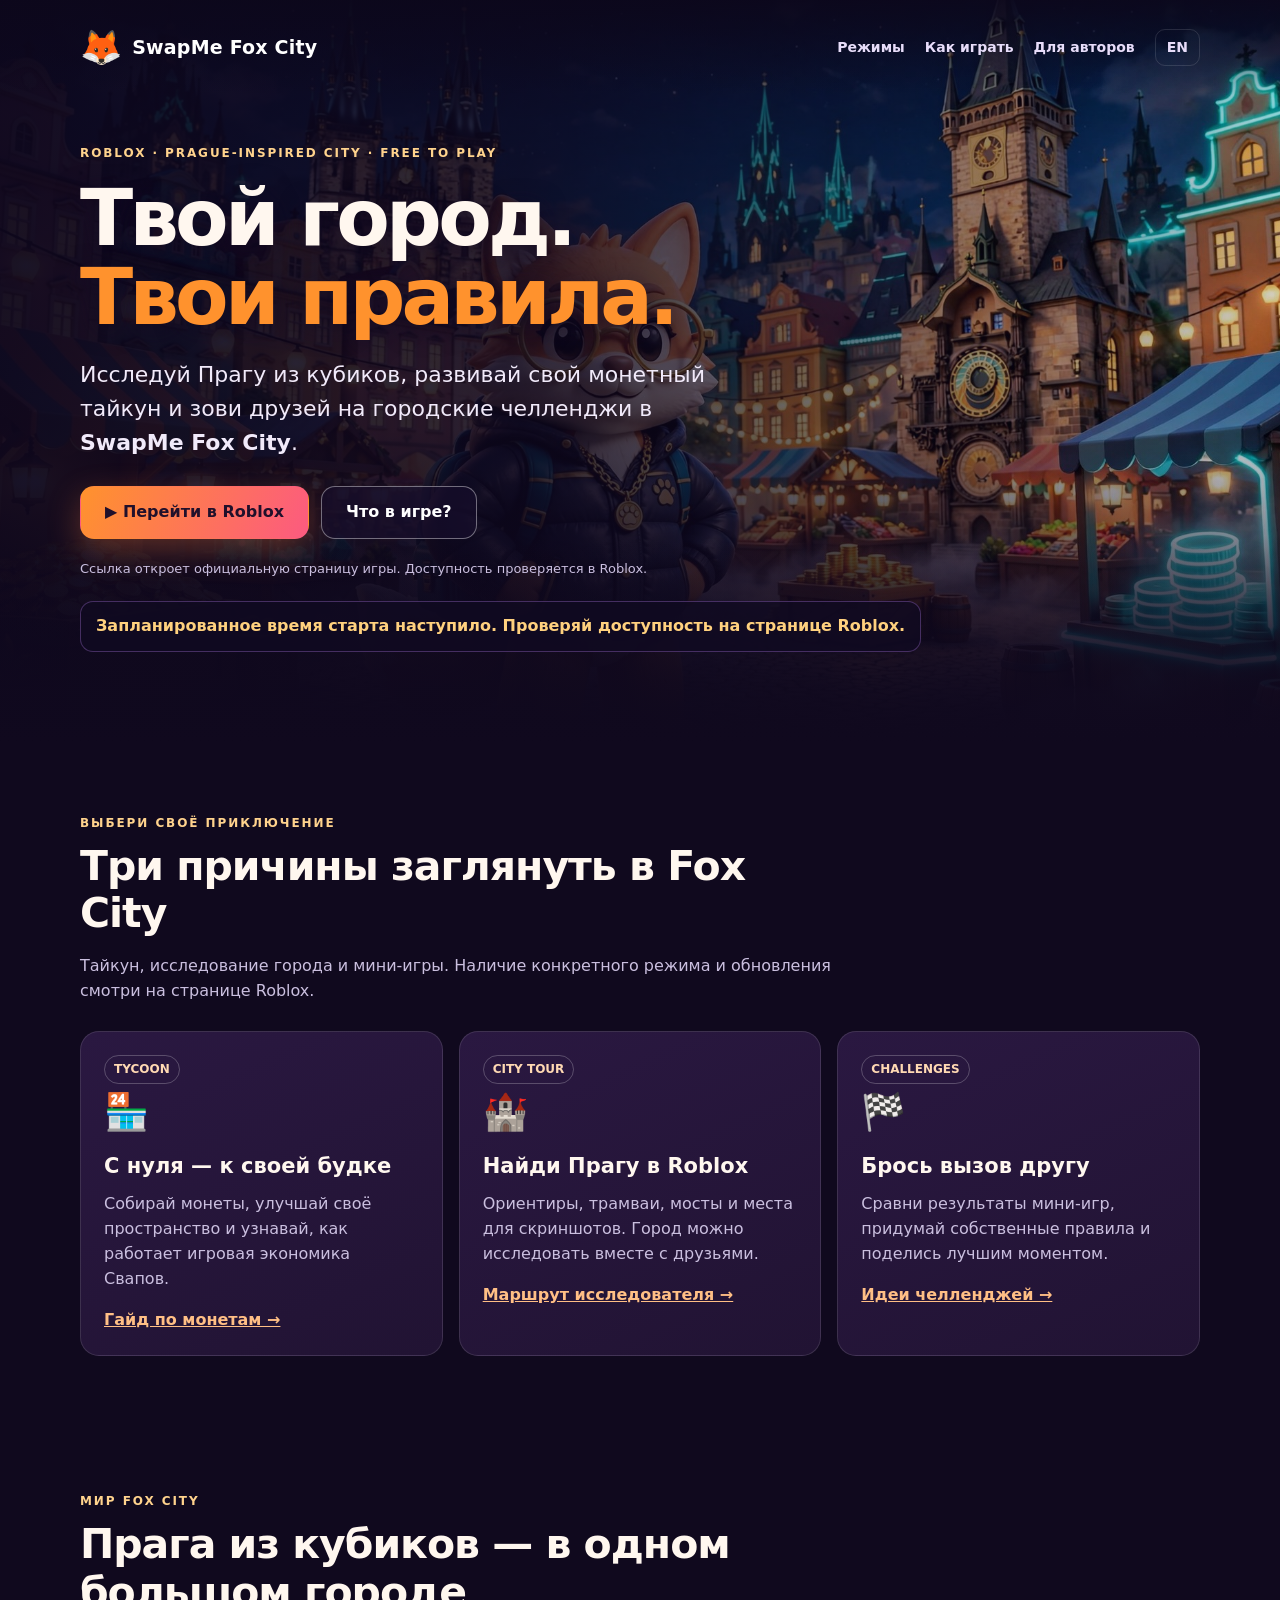
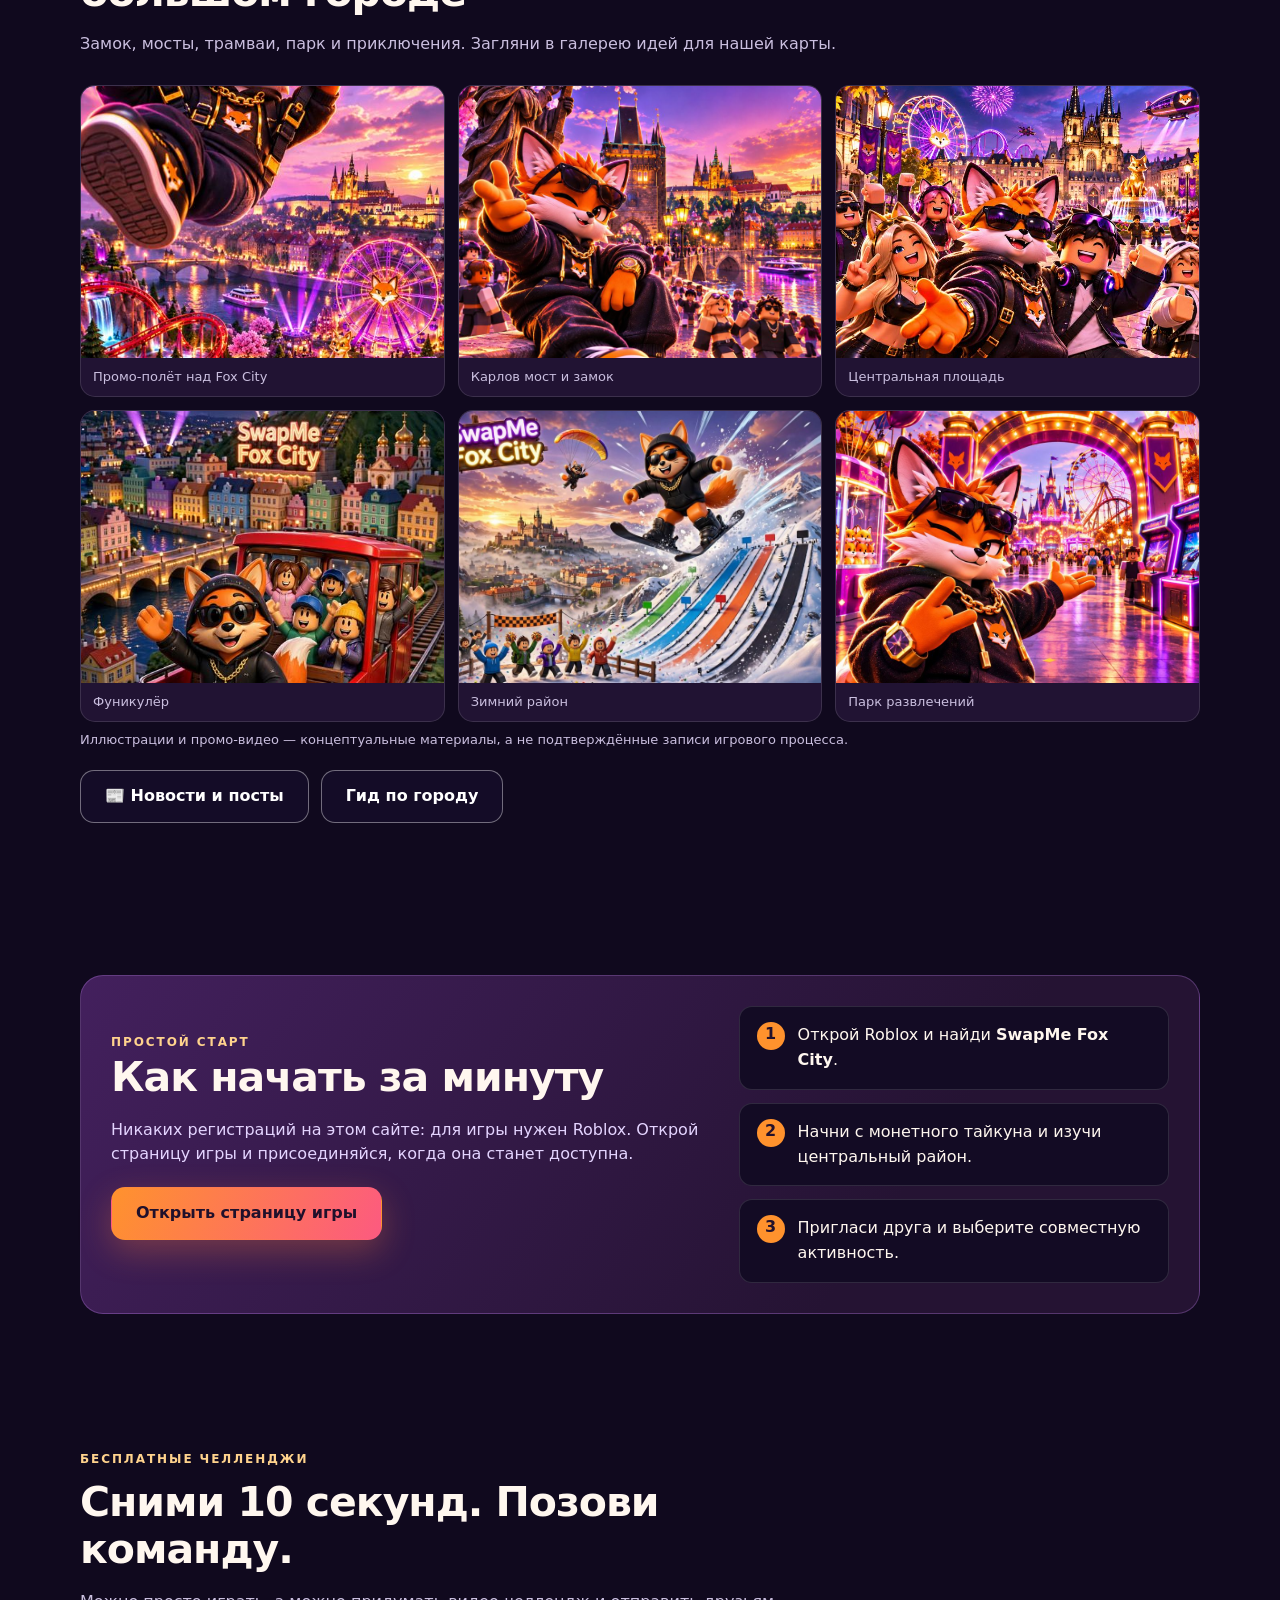
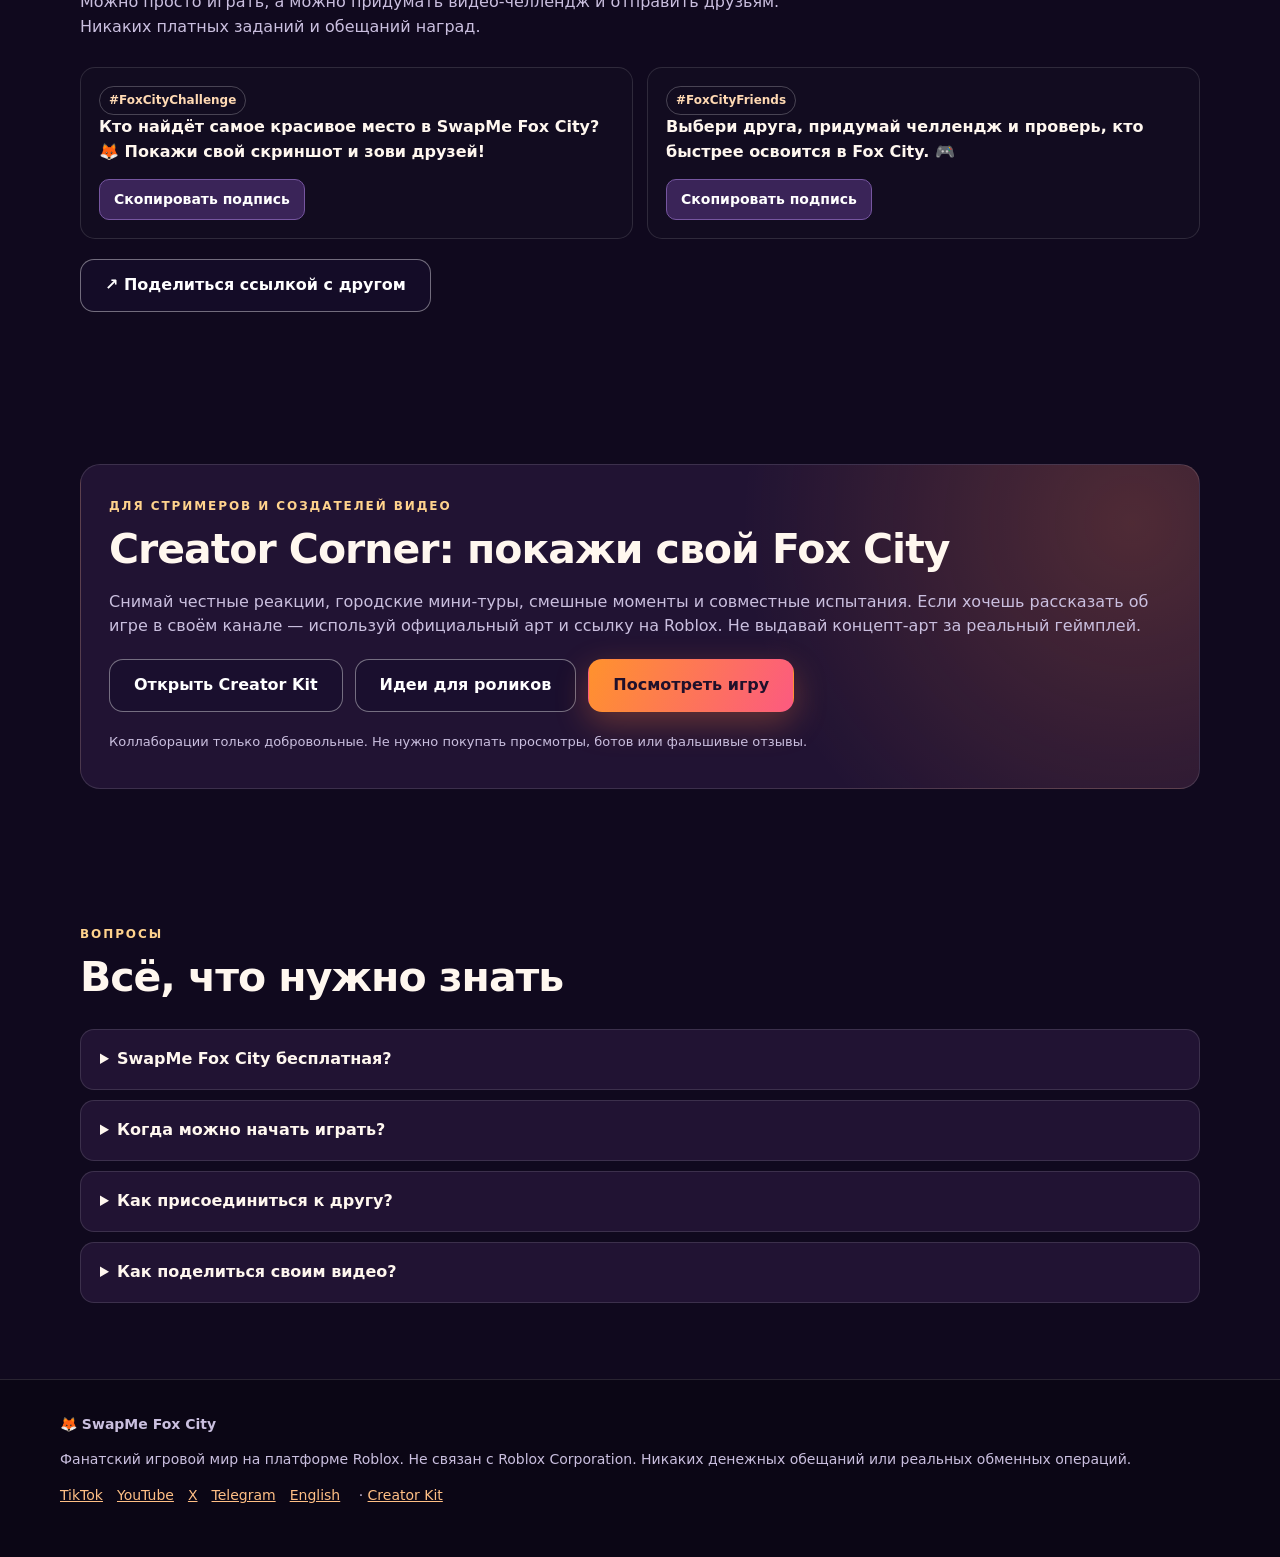
==== commit 657c3407: "Add Telegram channel t.me/swapmefoxcity to footer and posts feed Co-Authored-By: Claude Opus 5.5 <no" ====
--- a/index.html
+++ b/index.html
@@ -93,7 +93,7 @@
 </section>
 </div>
 </main>
-<footer class="footer"><div class="foot-inner"><strong>🦊 SwapMe Fox City</strong><p>Фанатский игровой мир на платформе Roblox. Не связан с Roblox Corporation. Никаких денежных обещаний или реальных обменных операций.</p><p><a href="https://www.tiktok.com/@swapmefoxcity" rel="noopener noreferrer">TikTok</a><a href="https://www.youtube.com/channel/UCB5VlyEtYK2ac3uzUVtD4jw" rel="noopener noreferrer">YouTube</a><a href="https://x.com/dtDWZ91l1eUEAIO" rel="noopener noreferrer">X</a><a href="en/" lang="en">English</a> · <a href="creators/">Creator Kit</a></p></div></footer>
+<footer class="footer"><div class="foot-inner"><strong>🦊 SwapMe Fox City</strong><p>Фанатский игровой мир на платформе Roblox. Не связан с Roblox Corporation. Никаких денежных обещаний или реальных обменных операций.</p><p><a href="https://www.tiktok.com/@swapmefoxcity" rel="noopener noreferrer">TikTok</a><a href="https://www.youtube.com/channel/UCB5VlyEtYK2ac3uzUVtD4jw" rel="noopener noreferrer">YouTube</a><a href="https://x.com/dtDWZ91l1eUEAIO" rel="noopener noreferrer">X</a><a href="https://t.me/swapmefoxcity" rel="noopener noreferrer">Telegram</a><a href="en/" lang="en">English</a> · <a href="creators/">Creator Kit</a></p></div></footer>
 <noscript><p class="noscript">Для таймера и кнопки «Поделиться» нужен JavaScript; ссылка на Roblox работает без него.</p></noscript>
 <script defer src="assets/share-links.js"></script><script defer src="assets/site.js"></script>
 </body></html>
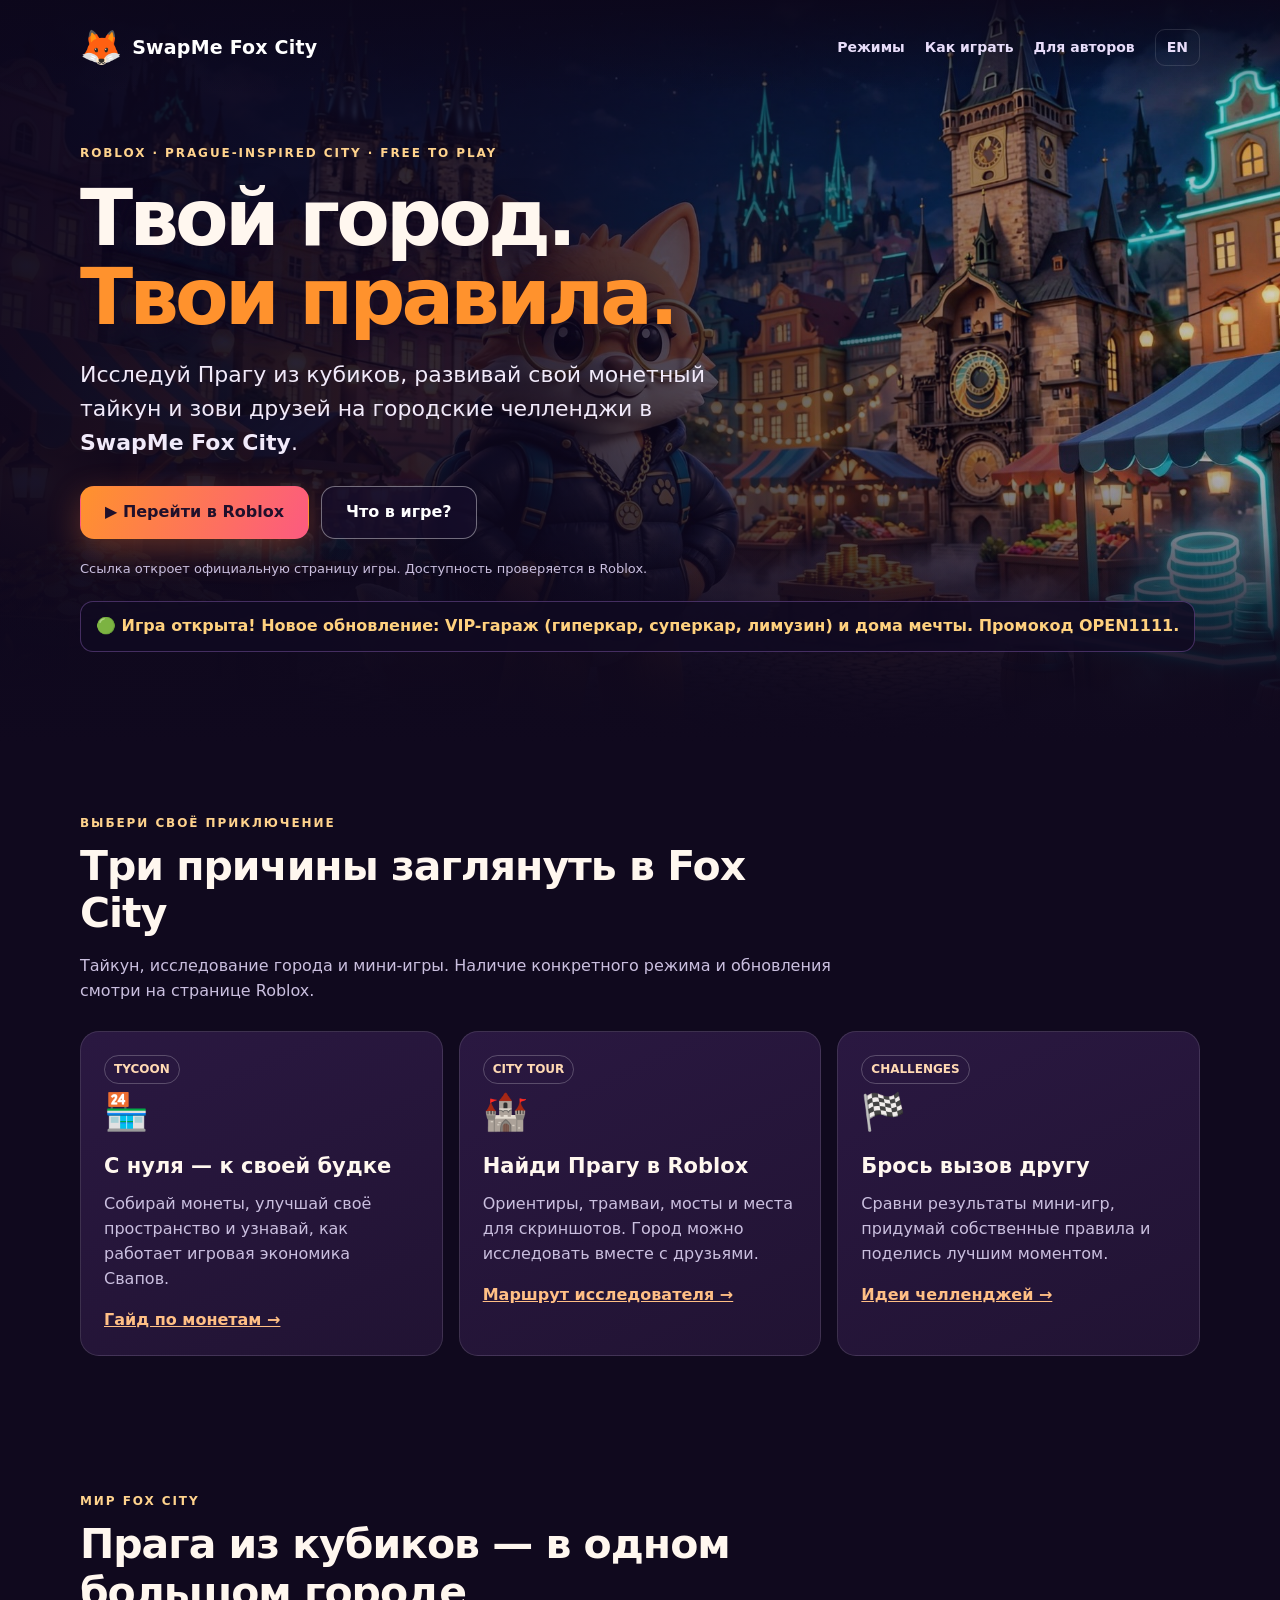
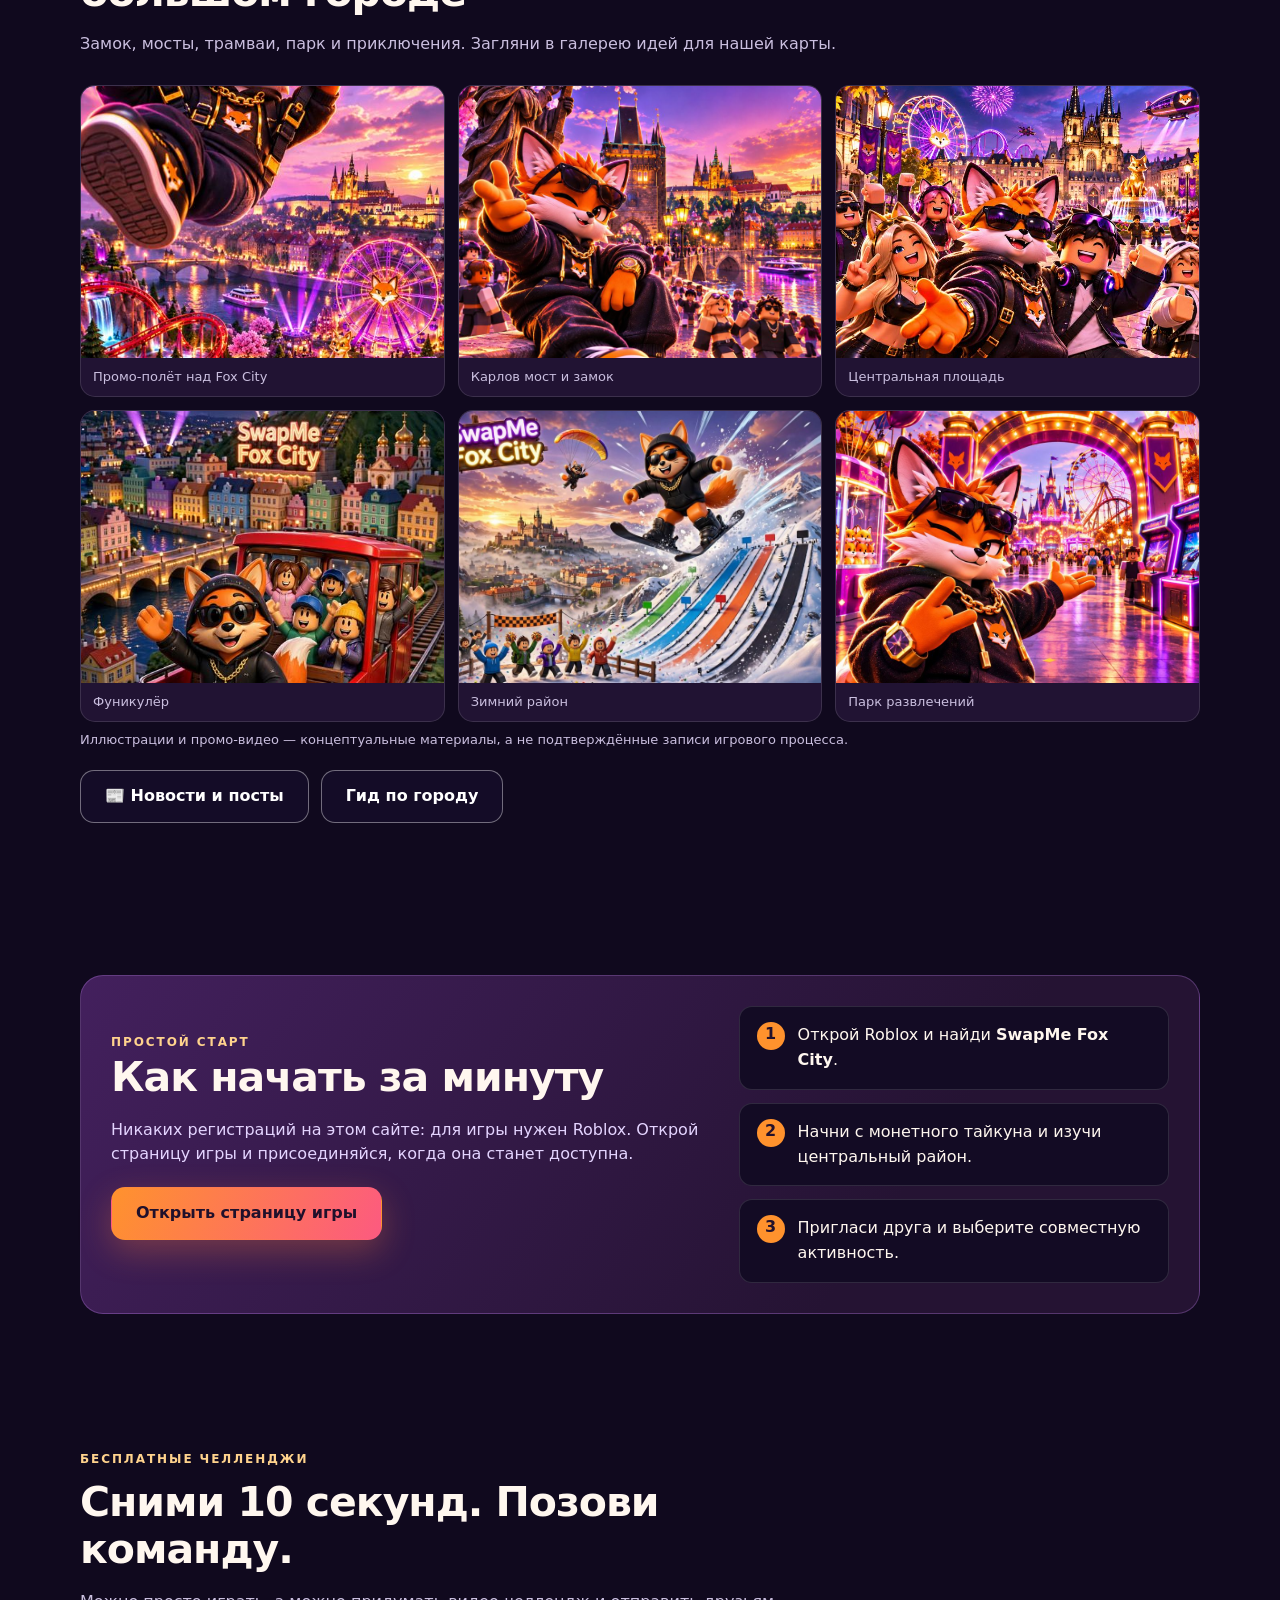
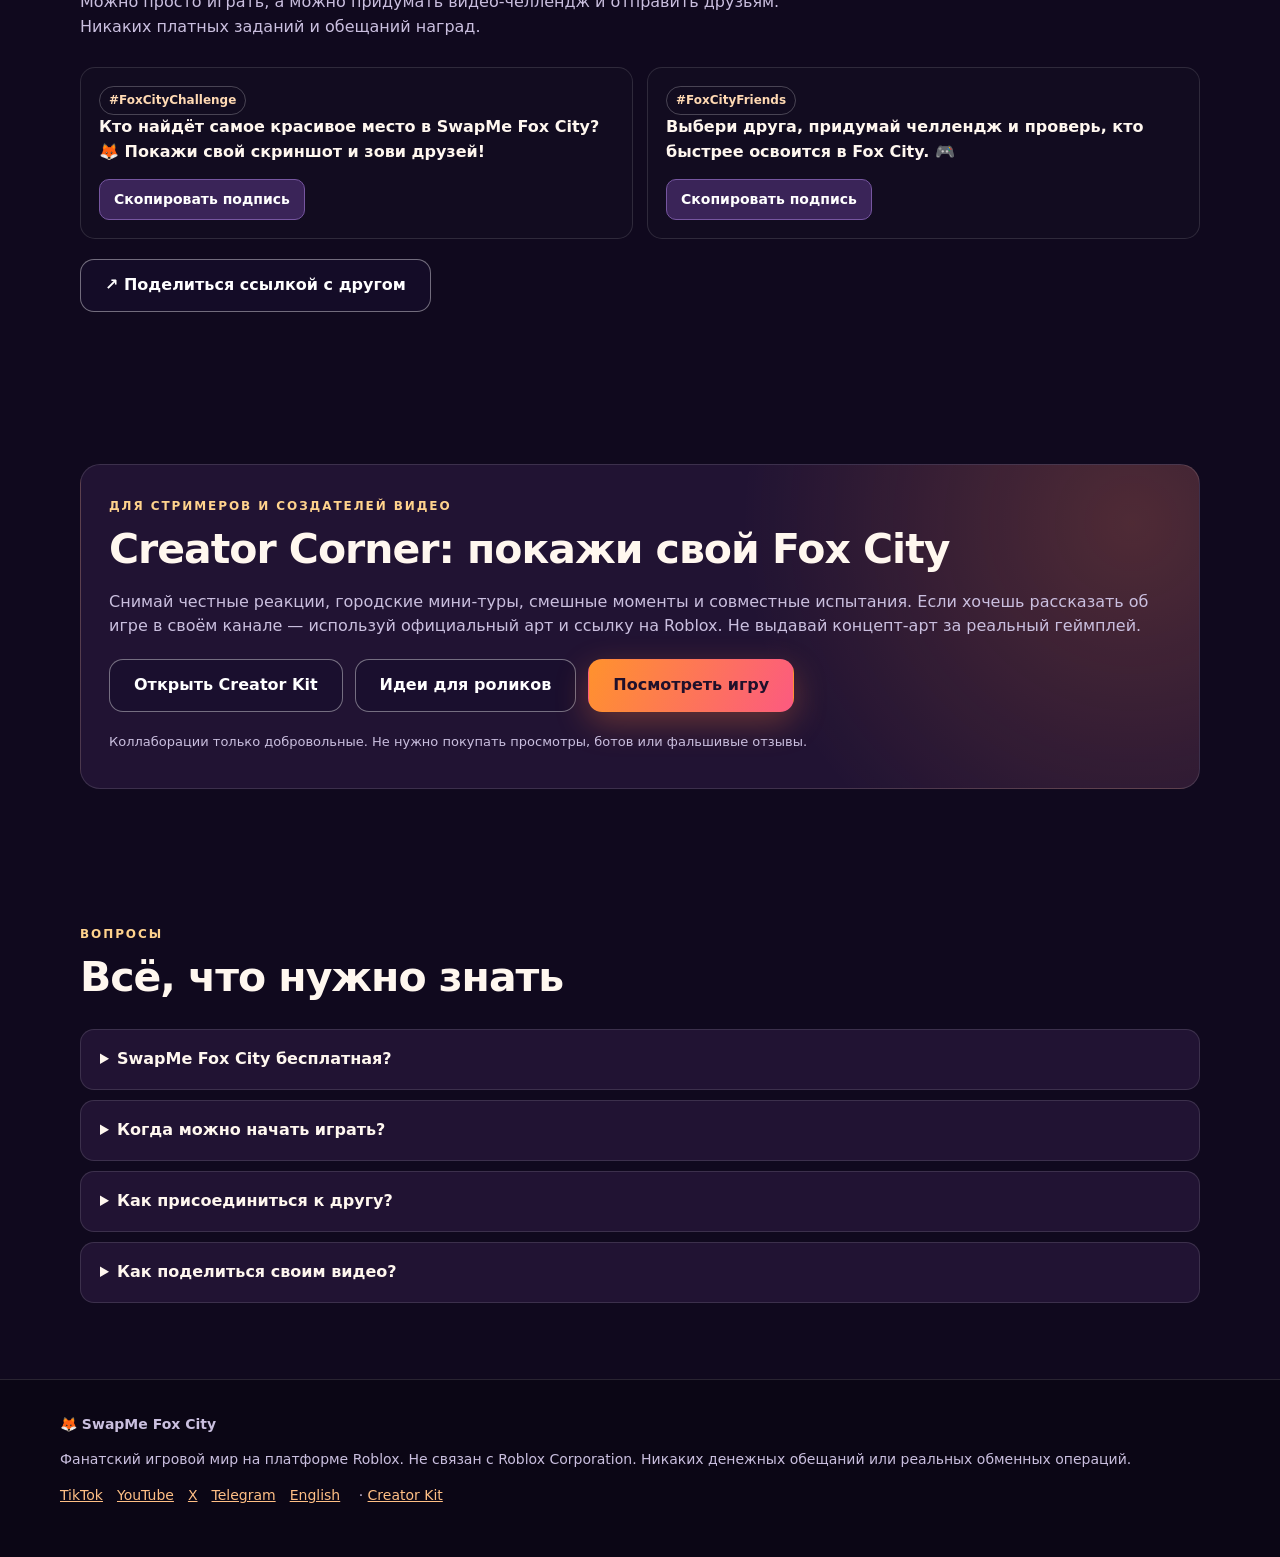
==== commit b2caa62f: "Landing: game is open + v1.0.1 update banner (VIP garage, dream houses, OPEN1111) Co-Authored-By: Cl" ====
--- a/index.html
+++ b/index.html
@@ -39,7 +39,7 @@
  <p class="lead">Исследуй Прагу из кубиков, развивай свой монетный тайкун и зови друзей на городские челленджи в <strong>SwapMe Fox City</strong>.</p>
  <div class="actions"><a class="btn btn-primary" data-play href="https://www.roblox.com/games/124887751218092">▶ Перейти в Roblox</a><a class="btn btn-secondary" href="#play-modes">Что в игре?</a></div>
  <p class="micro">Ссылка откроет официальную страницу игры. Доступность проверяется в Roblox.</p>
- <div class="launch"><strong id="launch-text">Запланированный старт — 11 ноября, 18:00 по Праге</strong>
+ <div class="launch"><strong id="launch-text">🟢 Игра открыта! Новое обновление: VIP-гараж и дома мечты. Промокод OPEN1111.</strong>
   <span class="count" id="countdown" aria-label="До запланированного запуска"><b id="days">00</b><span>д</span><b id="hours">00</b><span>ч</span><b id="minutes">00</b><span>м</span><b id="seconds">00</b><span>с</span></span>
  </div>
 </div></section>
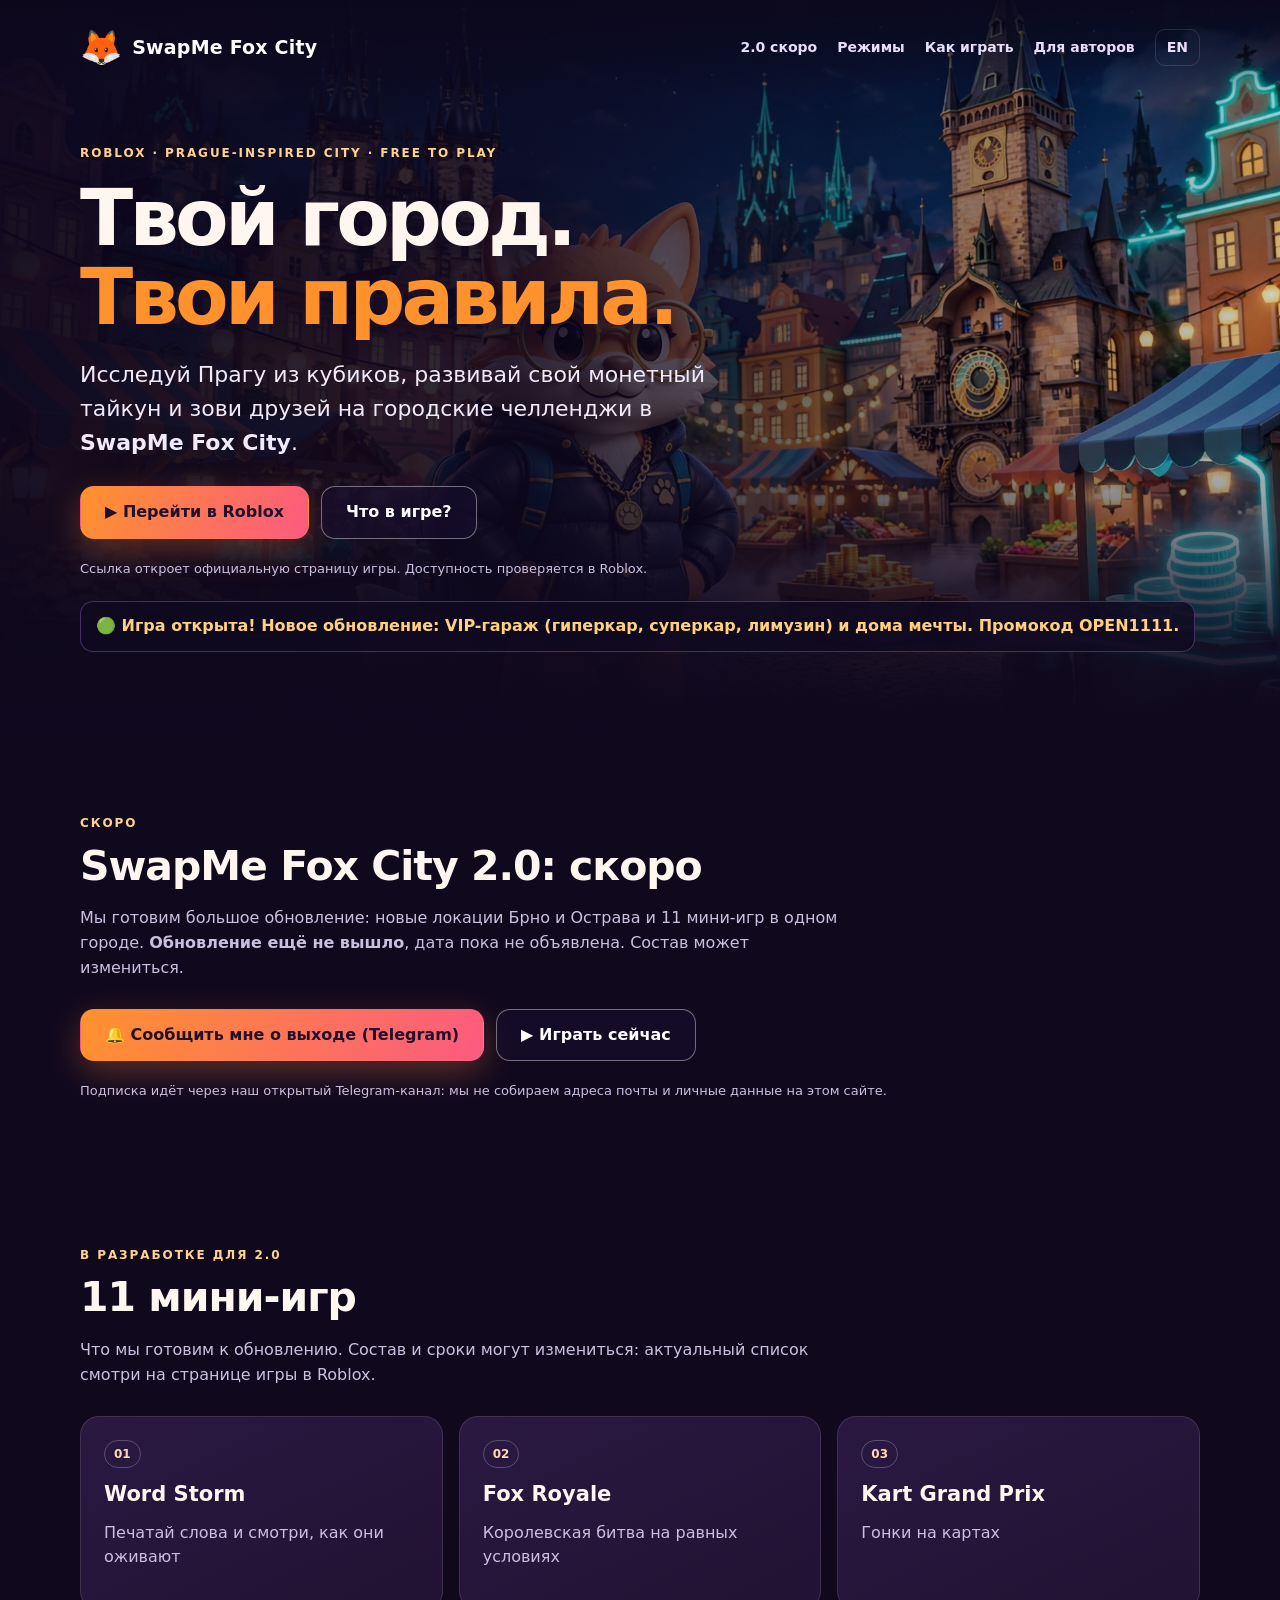
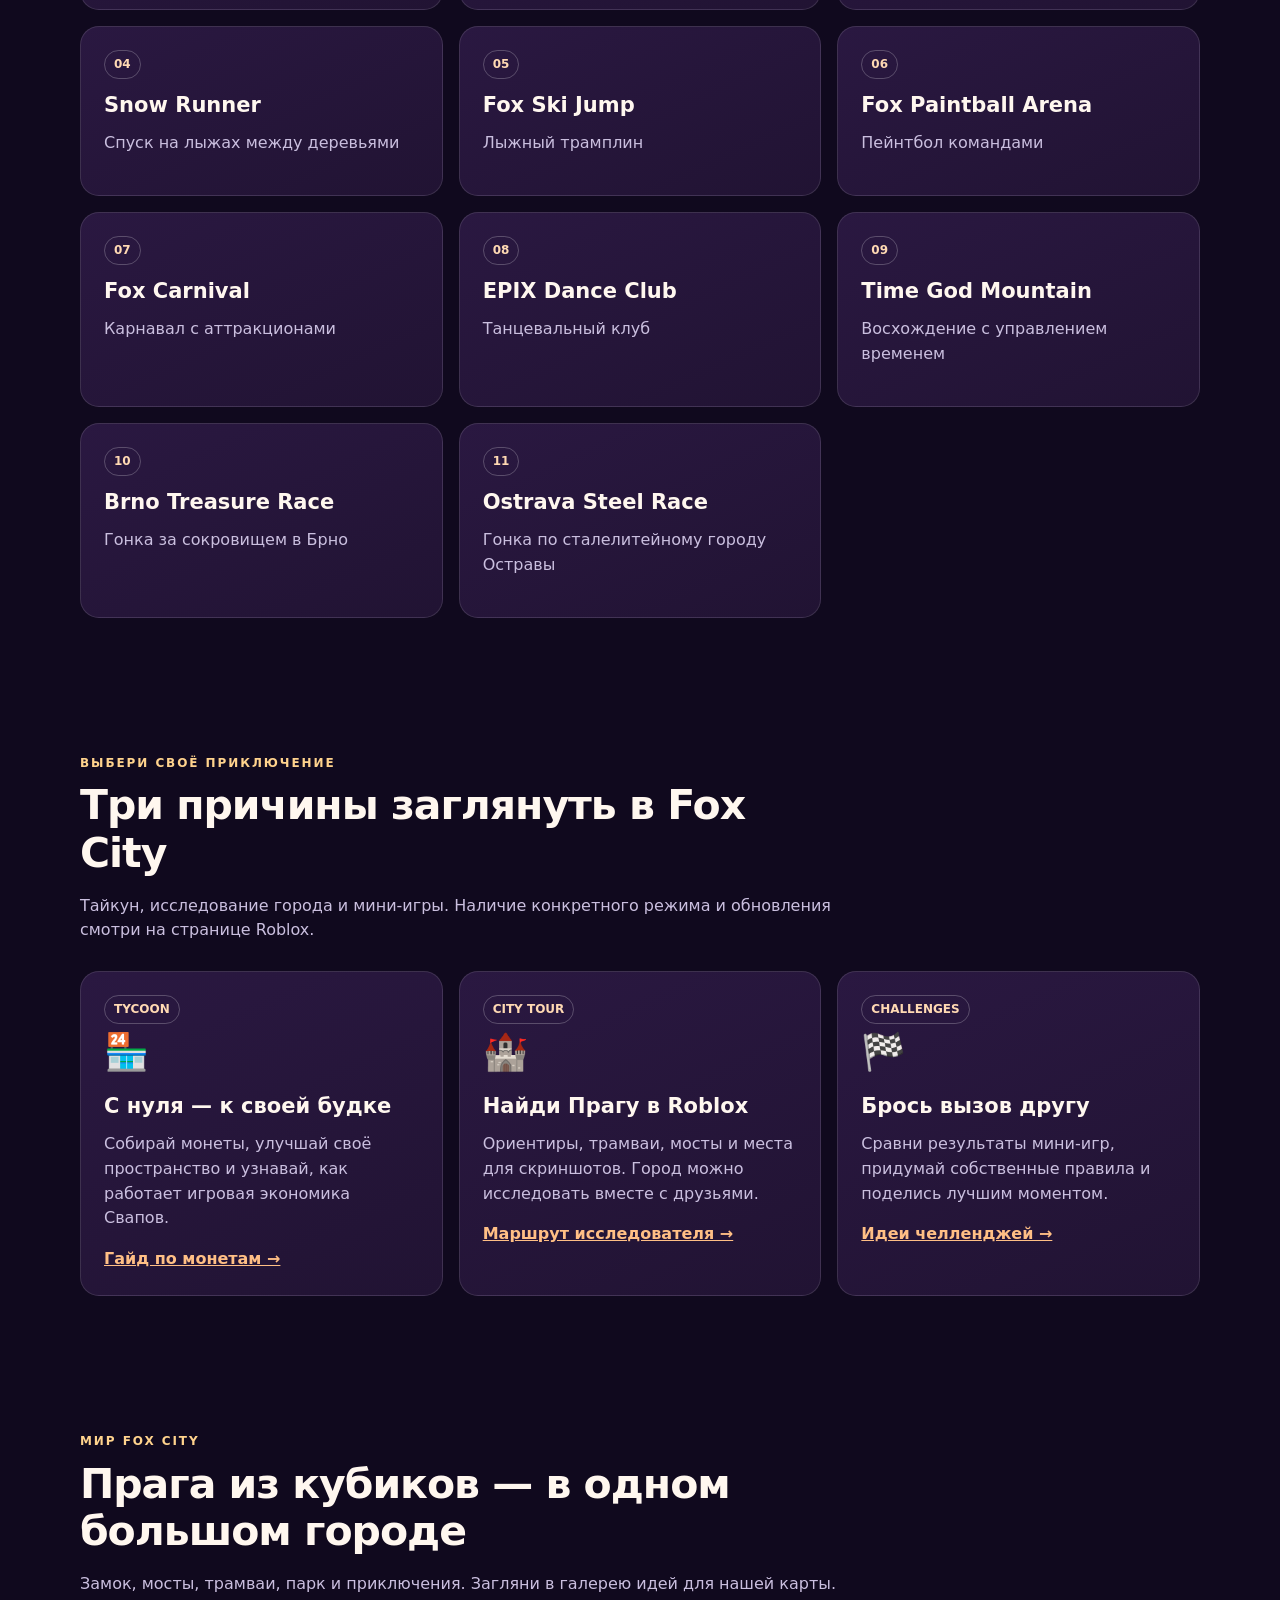
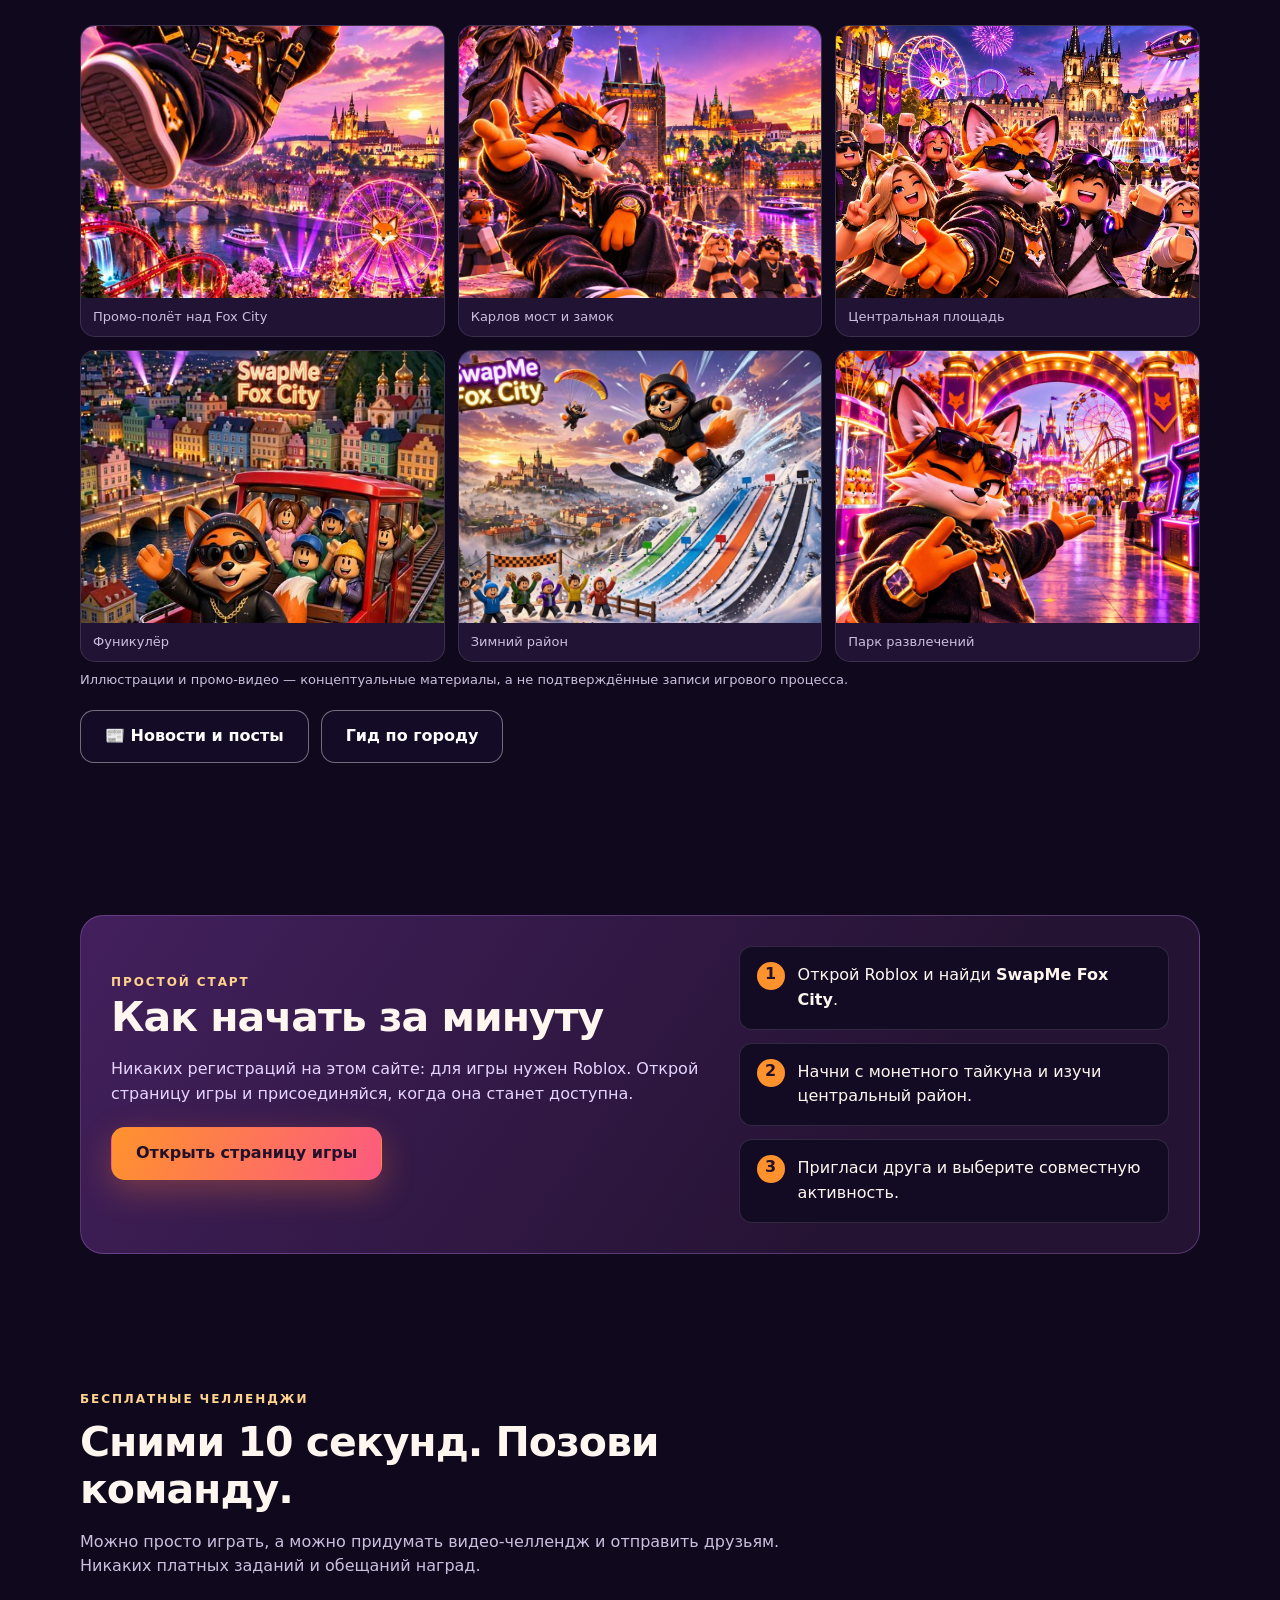
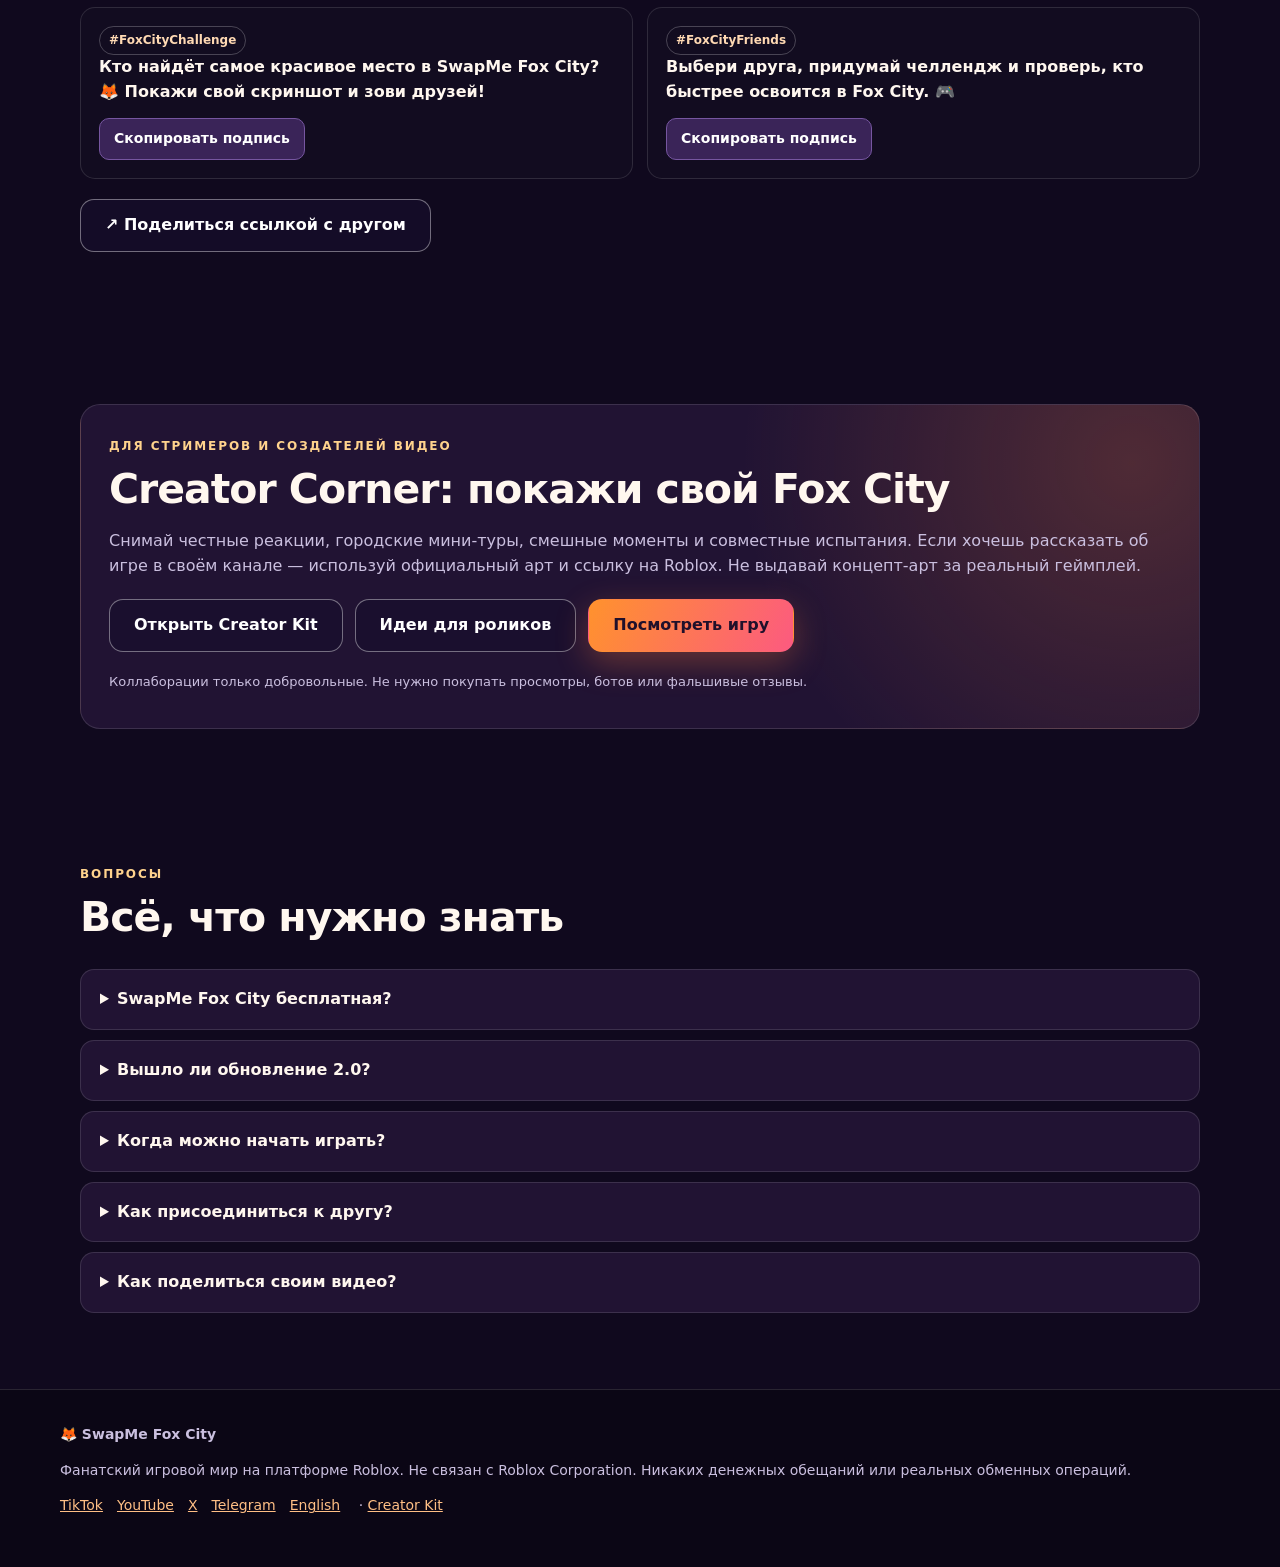
==== commit 3c5b4446: "Landing: 2.0 coming soon (no date), 11 mini-games section, SEO title/description/OG/Twitter/JSON-LD," ====
--- a/index.html
+++ b/index.html
@@ -3,8 +3,8 @@
 <head>
 <meta charset="utf-8">
 <meta name="viewport" content="width=device-width,initial-scale=1">
-<title>SwapMe Fox City — Roblox тайкун, Прага, игры с друзьями</title>
-<meta name="description" content="SwapMe Fox City — бесплатная Roblox-игра в городе по мотивам Праги: развивай монетную будку, исследуй город, участвуй в челленджах и играй с друзьями.">
+<title>SwapMe Fox City: бесплатный Roblox tycoon в городе по мотивам Праги, 2.0 скоро</title>
+<meta name="description" content="SwapMe Fox City: бесплатный Roblox city tycoon в городе по мотивам Праги. Развивай монетную будку, играй с друзьями. 2.0 скоро: Брно, Острава и 11 мини-игр.">
 <meta name="robots" content="index,follow,max-image-preview:large">
 <link rel="canonical" href="https://molotroka123-cell.github.io/swapme-fox-city/">
 <link rel="alternate" hreflang="ru" href="https://molotroka123-cell.github.io/swapme-fox-city/">
@@ -12,25 +12,23 @@
 <link rel="alternate" hreflang="x-default" href="https://molotroka123-cell.github.io/swapme-fox-city/en/">
 <meta property="og:type" content="website">
 <meta property="og:locale" content="ru_RU">
-<meta property="og:title" content="SwapMe Fox City 🦊 — твой город в Roblox">
-<meta property="og:description" content="Тайкун в Праге, игры с друзьями и челленджи. Посмотри Fox City и присоединяйся к приключению.">
+<meta property="og:title" content="SwapMe Fox City: бесплатный Roblox tycoon в городе по мотивам Праги, 2.0 скоро">
+<meta property="og:description" content="SwapMe Fox City: бесплатный Roblox city tycoon в городе по мотивам Праги. Развивай монетную будку, играй с друзьями. 2.0 скоро: Брно, Острава и 11 мини-игр.">
 <meta property="og:url" content="https://molotroka123-cell.github.io/swapme-fox-city/">
 <meta property="og:image" content="https://molotroka123-cell.github.io/swapme-fox-city/og-cover.jpg">
 <meta property="og:image:width" content="1920"><meta property="og:image:height" content="1080">
-<meta name="twitter:card" content="summary_large_image">
+<meta name="twitter:card" content="summary_large_image"><meta property="og:site_name" content="SwapMe Fox City"><meta property="og:image:alt" content="Лис-маскот у моста в городе по мотивам Праги"><meta name="twitter:title" content="SwapMe Fox City: бесплатный Roblox tycoon в городе по мотивам Праги, 2.0 скоро"><meta name="twitter:description" content="SwapMe Fox City: бесплатный Roblox city tycoon в городе по мотивам Праги. Развивай монетную будку, играй с друзьями. 2.0 скоро: Брно, Острава и 11 мини-игр."><meta name="twitter:image:alt" content="Лис-маскот у моста в городе по мотивам Праги">
 <meta name="twitter:image" content="https://molotroka123-cell.github.io/swapme-fox-city/og-cover.jpg">
 <meta name="theme-color" content="#10091e">
 <link rel="icon" href="data:image/svg+xml,%3Csvg xmlns='http://www.w3.org/2000/svg' viewBox='0 0 100 100'%3E%3Ctext y='.9em' font-size='90'%3E🦊%3C/text%3E%3C/svg%3E">
 <link rel="stylesheet" href="assets/site.css">
-<script type="application/ld+json">
-{"@context":"https://schema.org","@graph":[{"@type":"VideoGame","name":"SwapMe Fox City","description":"Бесплатная Roblox-игра в городе по мотивам Праги: монетный тайкун и совместные приключения.","url":"https://molotroka123-cell.github.io/swapme-fox-city/","image":"https://molotroka123-cell.github.io/swapme-fox-city/og-cover.jpg","inLanguage":["ru","en"],"genre":["Tycoon","Simulation","Adventure"],"gamePlatform":"Roblox","offers":{"@type":"Offer","price":"0","priceCurrency":"USD"}},{"@type":"FAQPage","mainEntity":[{"@type":"Question","name":"SwapMe Fox City бесплатная?","acceptedAnswer":{"@type":"Answer","text":"Да, вход в игру бесплатный. Дополнительная косметика может продаваться за Robux."}},{"@type":"Question","name":"Как найти игру?","acceptedAnswer":{"@type":"Answer","text":"Нажмите кнопку «Перейти в Roblox» или найдите игру по названию SwapMe Fox City."}}]}]}
-</script>
+<script type="application/ld+json">{"@context":"https://schema.org","@graph":[{"@type":"VideoGame","name":"SwapMe Fox City","description":"SwapMe Fox City: бесплатный Roblox city tycoon в городе по мотивам Праги. Развивай монетную будку, играй с друзьями. 2.0 скоро: Брно, Острава и 11 мини-игр.","url":"https://molotroka123-cell.github.io/swapme-fox-city/","image":"https://molotroka123-cell.github.io/swapme-fox-city/og-cover.jpg","inLanguage":["ru","en"],"genre":["Tycoon","Simulation","Adventure"],"gamePlatform":"Roblox","applicationCategory":"Game","playMode":"MultiPlayer","keywords":"roblox tycoon, roblox city tycoon, coin tycoon, Prague, Fox City, SwapMe","sameAs":["https://www.roblox.com/games/124887751218092","https://t.me/swapmefoxcity","https://www.tiktok.com/@swapmefoxcity"],"offers":{"@type":"Offer","price":"0","priceCurrency":"USD","url":"https://www.roblox.com/games/124887751218092"}},{"@type":"FAQPage","mainEntity":[{"@type":"Question","name":"SwapMe Fox City бесплатная?","acceptedAnswer":{"@type":"Answer","text":"Да, вход в игру бесплатный. Дополнительная косметика может продаваться за Robux."}},{"@type":"Question","name":"Как найти игру?","acceptedAnswer":{"@type":"Answer","text":"Нажмите кнопку «Перейти в Roblox» или найдите игру по названию SwapMe Fox City."}}]}]}</script>
 </head>
 <body>
 <a class="skip" href="#main">К основному содержимому</a>
 <header class="site-nav"><nav class="nav-inner" aria-label="Основная навигация">
  <a class="brand" href="./"><span class="brand-mark" aria-hidden="true">🦊</span><span>SwapMe Fox City</span></a>
- <div class="nav-links"><a href="#play-modes">Режимы</a><a href="#how">Как играть</a><a href="#creators">Для авторов</a><a class="lang" href="en/" lang="en">EN</a></div>
+ <div class="nav-links"><a href="#soon">2.0 скоро</a><a href="#play-modes">Режимы</a><a href="#how">Как играть</a><a href="#creators">Для авторов</a><a class="lang" href="en/" lang="en">EN</a></div>
 </nav></header>
 <main id="main">
 <section class="hero" aria-labelledby="hero-title"><div class="hero-inner">
@@ -44,6 +42,15 @@
  </div>
 </div></section>
 <div class="page">
+<section class="section" id="soon">
+ <div class="section-head"><span class="eyebrow">Скоро</span><h2>SwapMe Fox City 2.0: скоро</h2><p>Мы готовим большое обновление: новые локации Брно и Острава и 11 мини-игр в одном городе. <strong>Обновление ещё не вышло</strong>, дата пока не объявлена. Состав может измениться.</p></div>
+ <div class="actions"><a class="btn btn-primary" href="https://t.me/swapmefoxcity" rel="noopener noreferrer">🔔 Сообщить мне о выходе (Telegram)</a><a class="btn btn-secondary" data-play href="https://www.roblox.com/games/124887751218092">▶ Играть сейчас</a></div>
+ <p class="micro">Подписка идёт через наш открытый Telegram-канал: мы не собираем адреса почты и личные данные на этом сайте.</p>
+</section>
+<section class="section" id="games11">
+ <div class="section-head"><span class="eyebrow">В разработке для 2.0</span><h2>11 мини-игр</h2><p>Что мы готовим к обновлению. Состав и сроки могут измениться: актуальный список смотри на странице игры в Roblox.</p></div>
+ <div class="grid"><article class="f"><span class="tag">01</span><h3>Word Storm</h3><p>Печатай слова и смотри, как они оживают</p></article><article class="f"><span class="tag">02</span><h3>Fox Royale</h3><p>Королевская битва на равных условиях</p></article><article class="f"><span class="tag">03</span><h3>Kart Grand Prix</h3><p>Гонки на картах</p></article><article class="f"><span class="tag">04</span><h3>Snow Runner</h3><p>Спуск на лыжах между деревьями</p></article><article class="f"><span class="tag">05</span><h3>Fox Ski Jump</h3><p>Лыжный трамплин</p></article><article class="f"><span class="tag">06</span><h3>Fox Paintball Arena</h3><p>Пейнтбол командами</p></article><article class="f"><span class="tag">07</span><h3>Fox Carnival</h3><p>Карнавал с аттракционами</p></article><article class="f"><span class="tag">08</span><h3>EPIX Dance Club</h3><p>Танцевальный клуб</p></article><article class="f"><span class="tag">09</span><h3>Time God Mountain</h3><p>Восхождение с управлением временем</p></article><article class="f"><span class="tag">10</span><h3>Brno Treasure Race</h3><p>Гонка за сокровищем в Брно</p></article><article class="f"><span class="tag">11</span><h3>Ostrava Steel Race</h3><p>Гонка по сталелитейному городу Остравы</p></article></div>
+</section>
 <section class="section" id="play-modes">
  <div class="section-head"><span class="eyebrow">Выбери своё приключение</span><h2>Три причины заглянуть в Fox City</h2><p>Тайкун, исследование города и мини-игры. Наличие конкретного режима и обновления смотри на странице Roblox.</p></div>
  <div class="grid">
@@ -87,6 +94,7 @@
 <section class="section faq" id="faq">
  <div class="section-head"><span class="eyebrow">Вопросы</span><h2>Всё, что нужно знать</h2></div>
  <details><summary>SwapMe Fox City бесплатная?</summary><p>Да, вход бесплатный. Дополнительные косметические предметы могут продаваться за Robux.</p></details>
+ <details><summary>Вышло ли обновление 2.0?</summary><p>Пока нет: 2.0 скоро, даты выхода нет. Новости: t.me/swapmefoxcity.</p></details>
  <details><summary>Когда можно начать играть?</summary><p>Старт был запланирован на 11 ноября 2026 года, 18:00 по Праге. Актуальную доступность проверяй по кнопке «Перейти в Roblox».</p></details>
  <details><summary>Как присоединиться к другу?</summary><p>Проверь доступность игры через Roblox, войди в игру и воспользуйся официальными функциями друзей Roblox.</p></details>
  <details><summary>Как поделиться своим видео?</summary><p>Публикуй собственный ролик в соцсетях с тегом #FoxCityChallenge. Ссылку на страницу игры можно взять выше.</p></details>
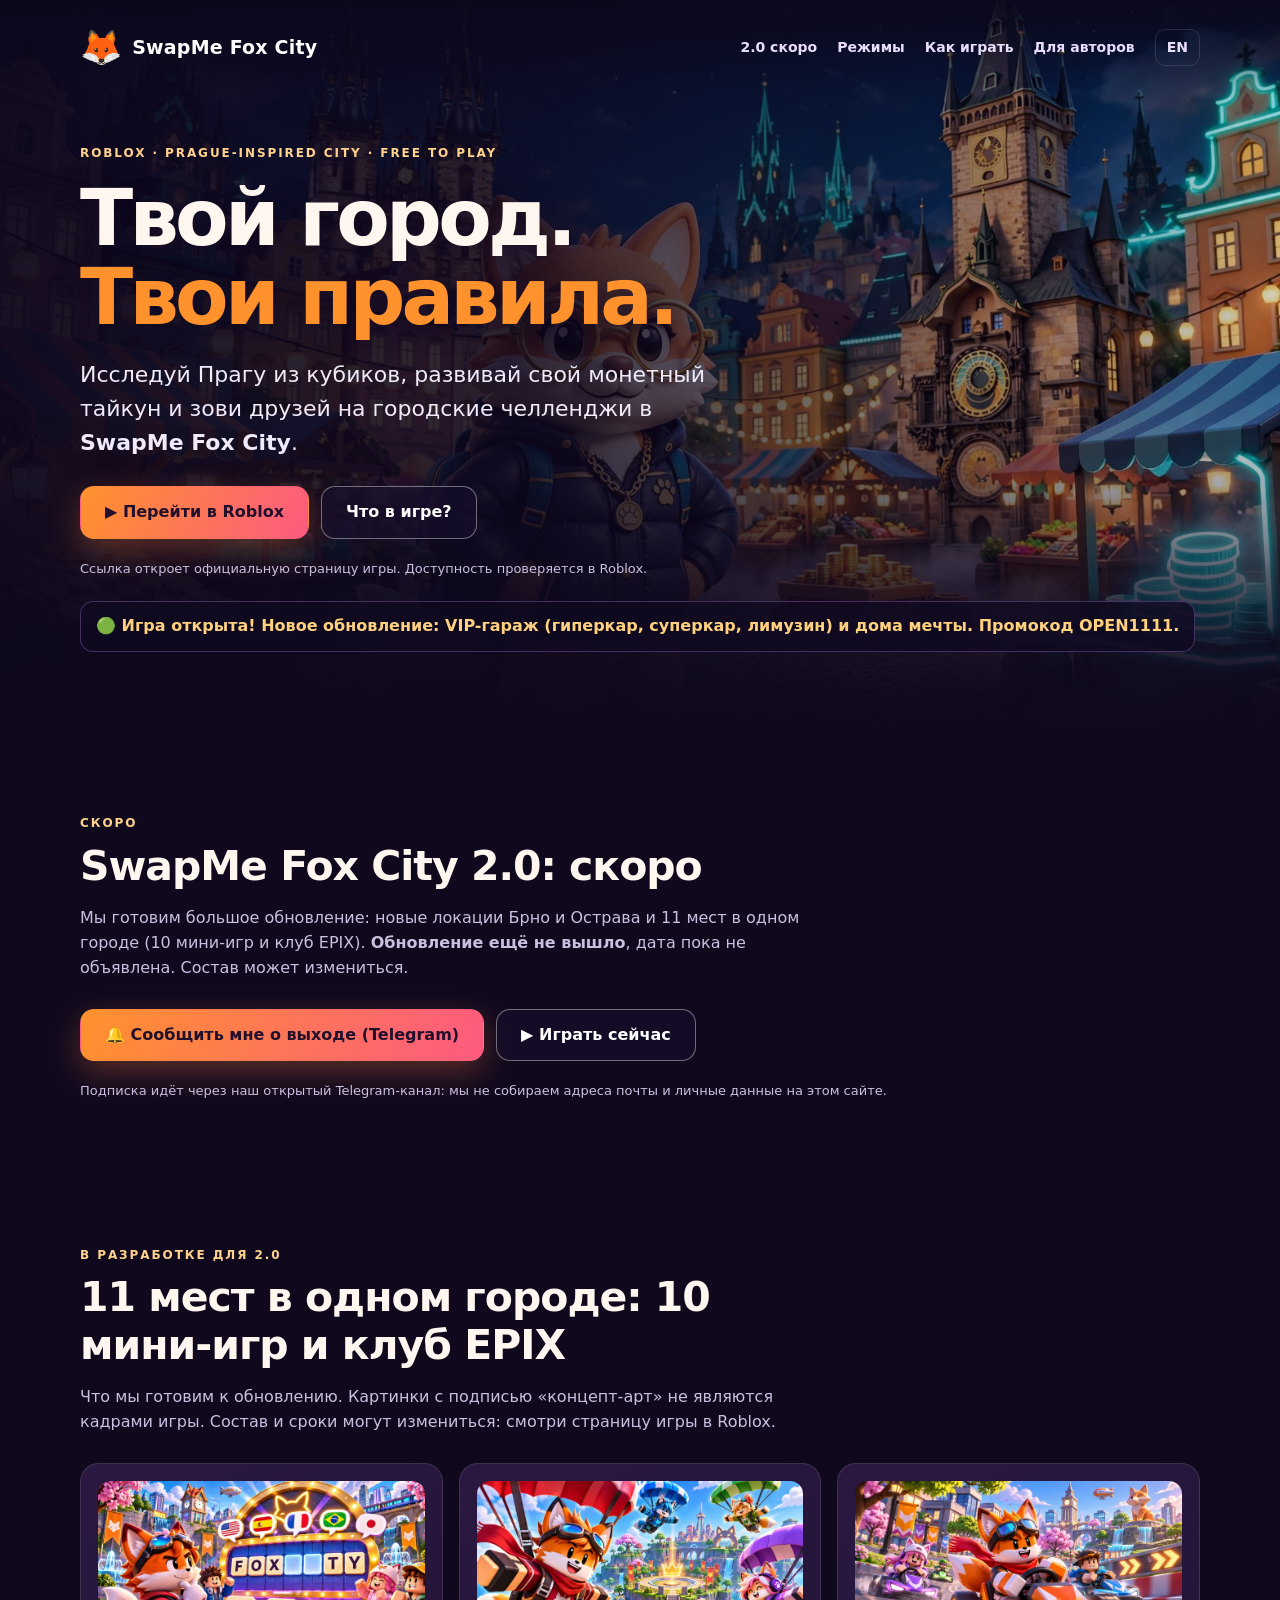
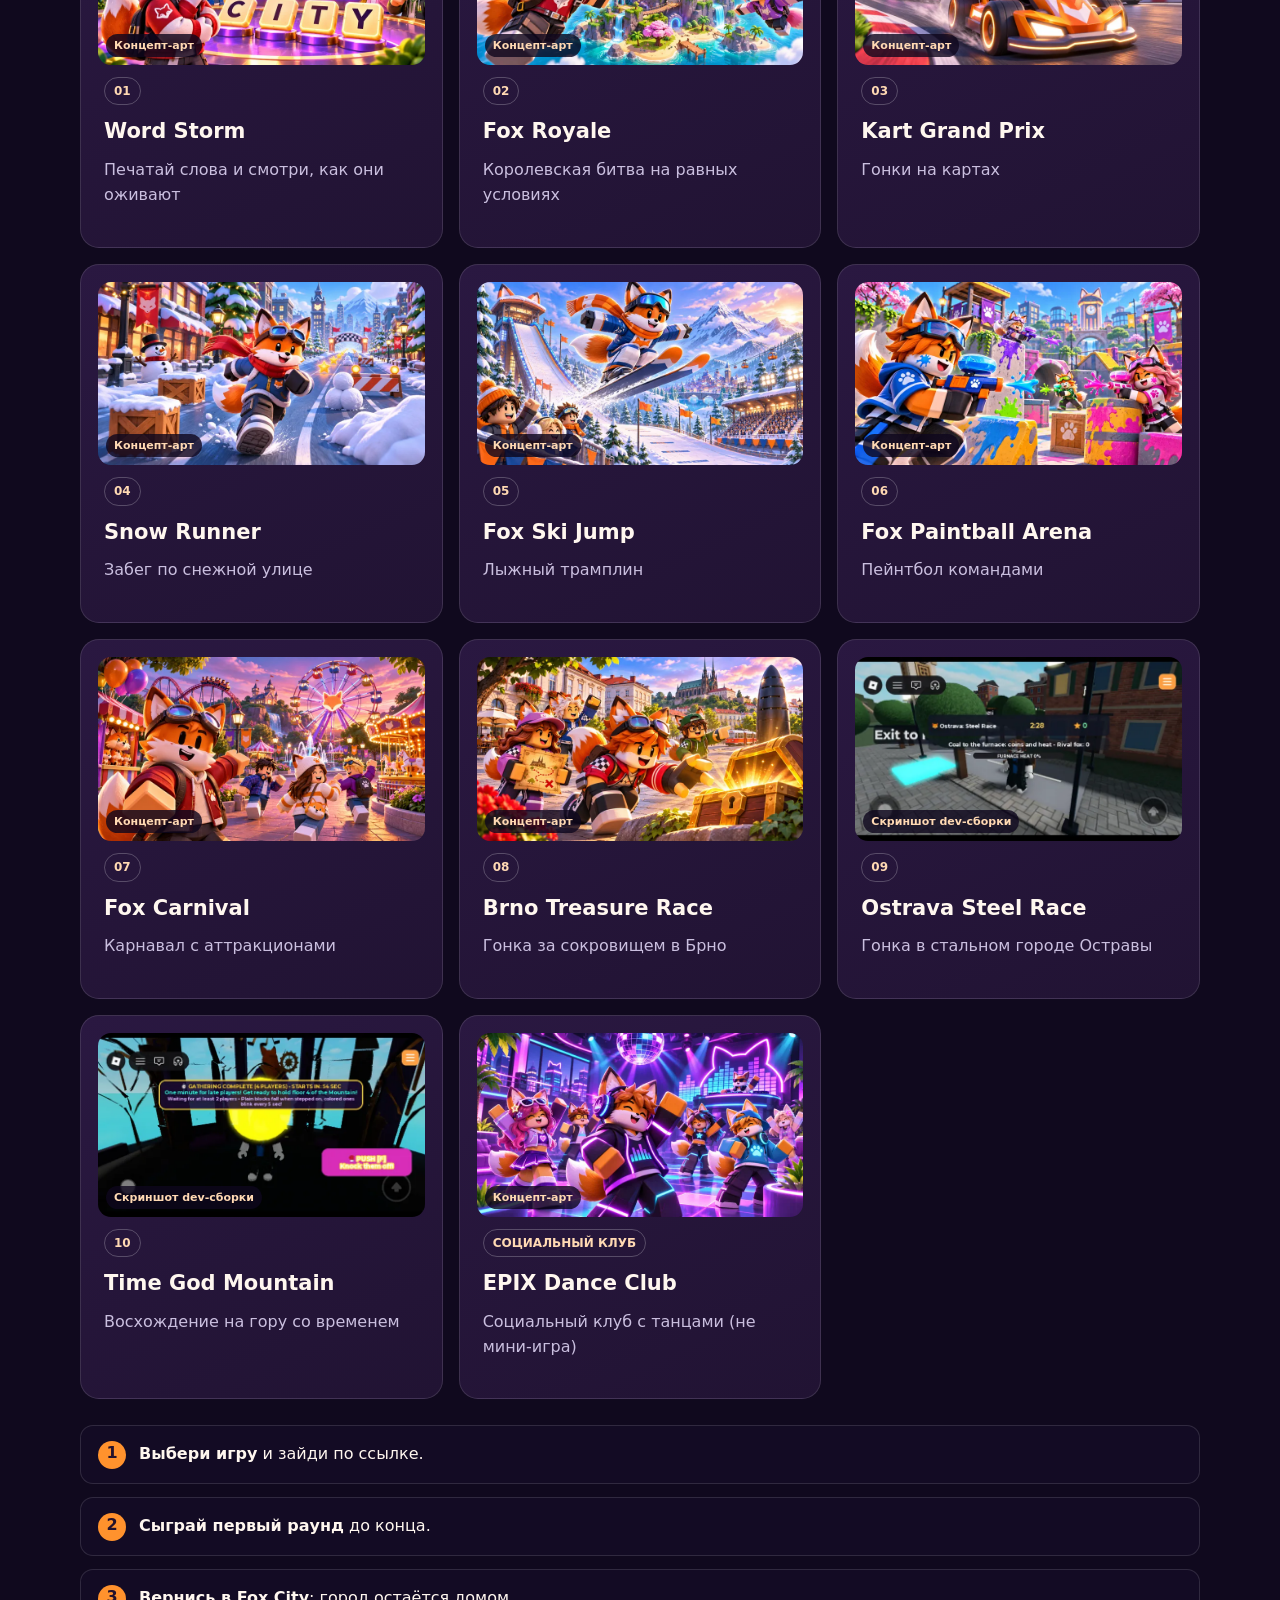
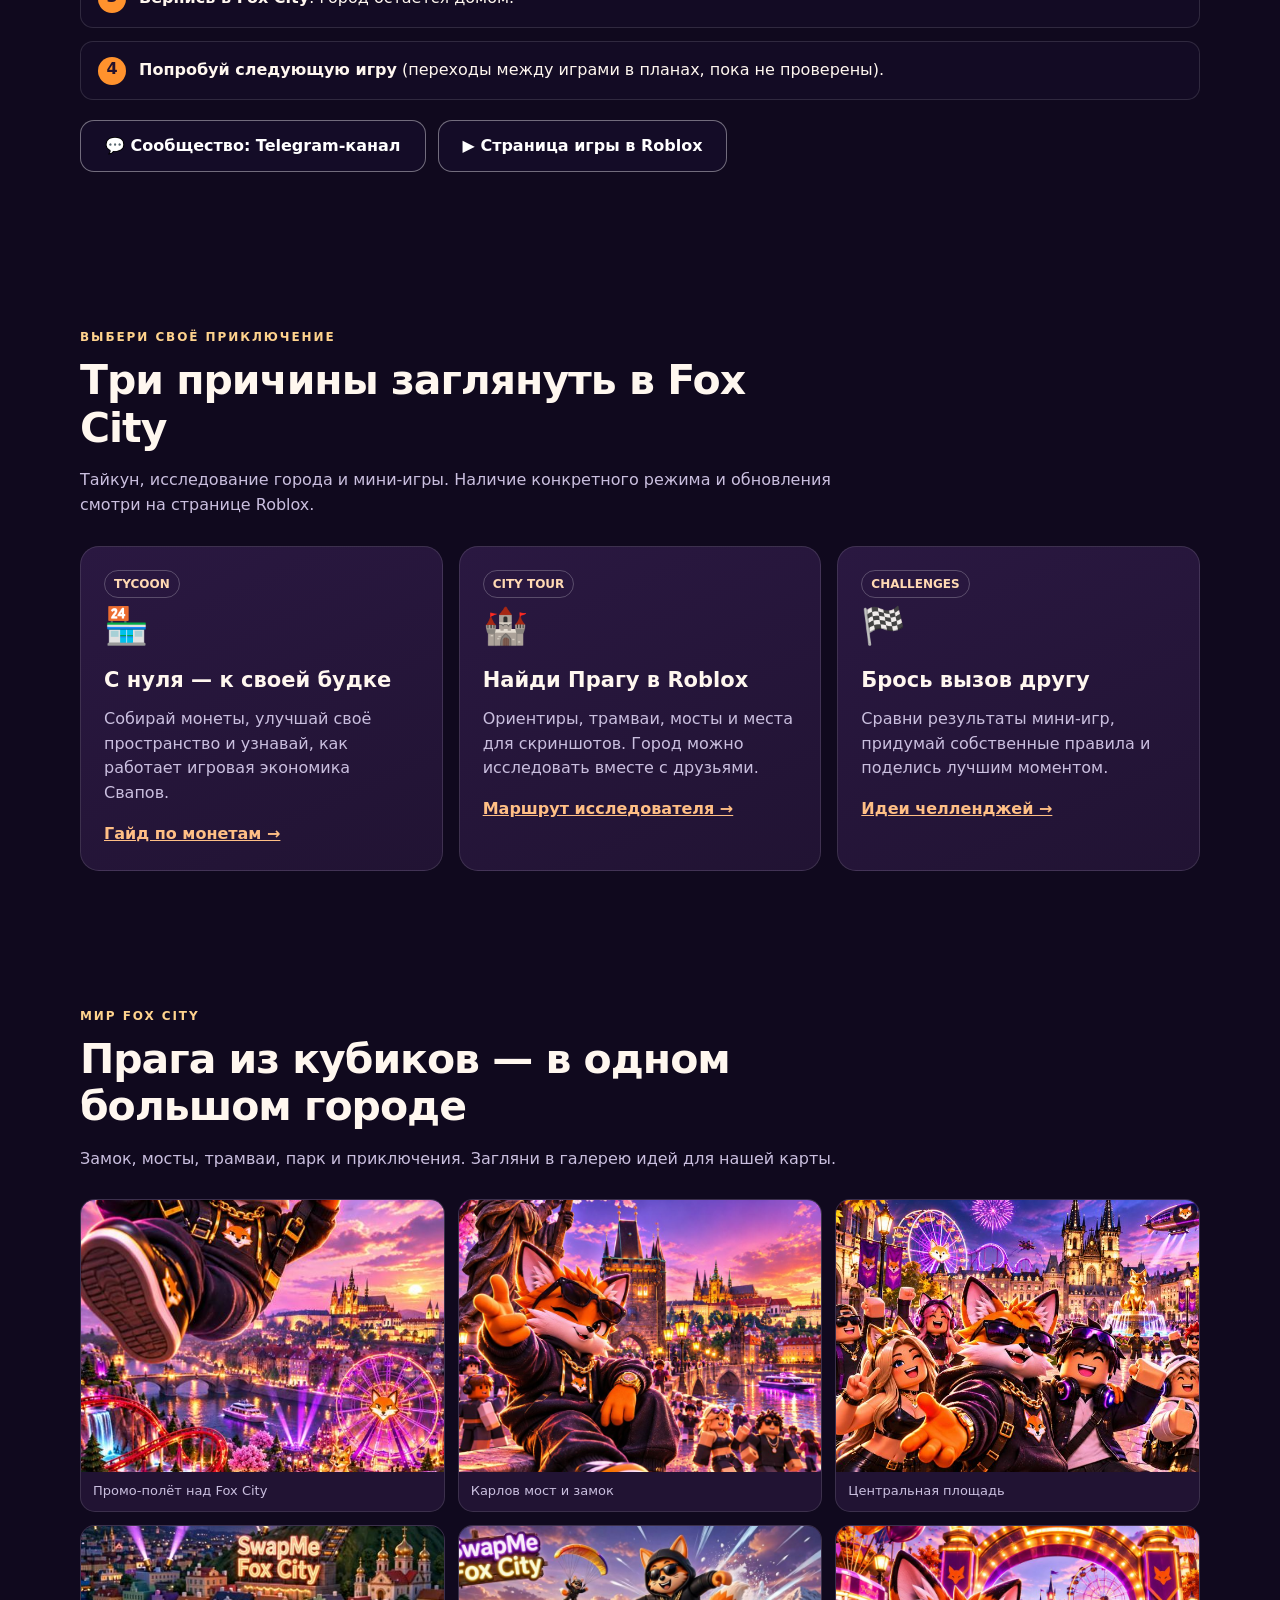
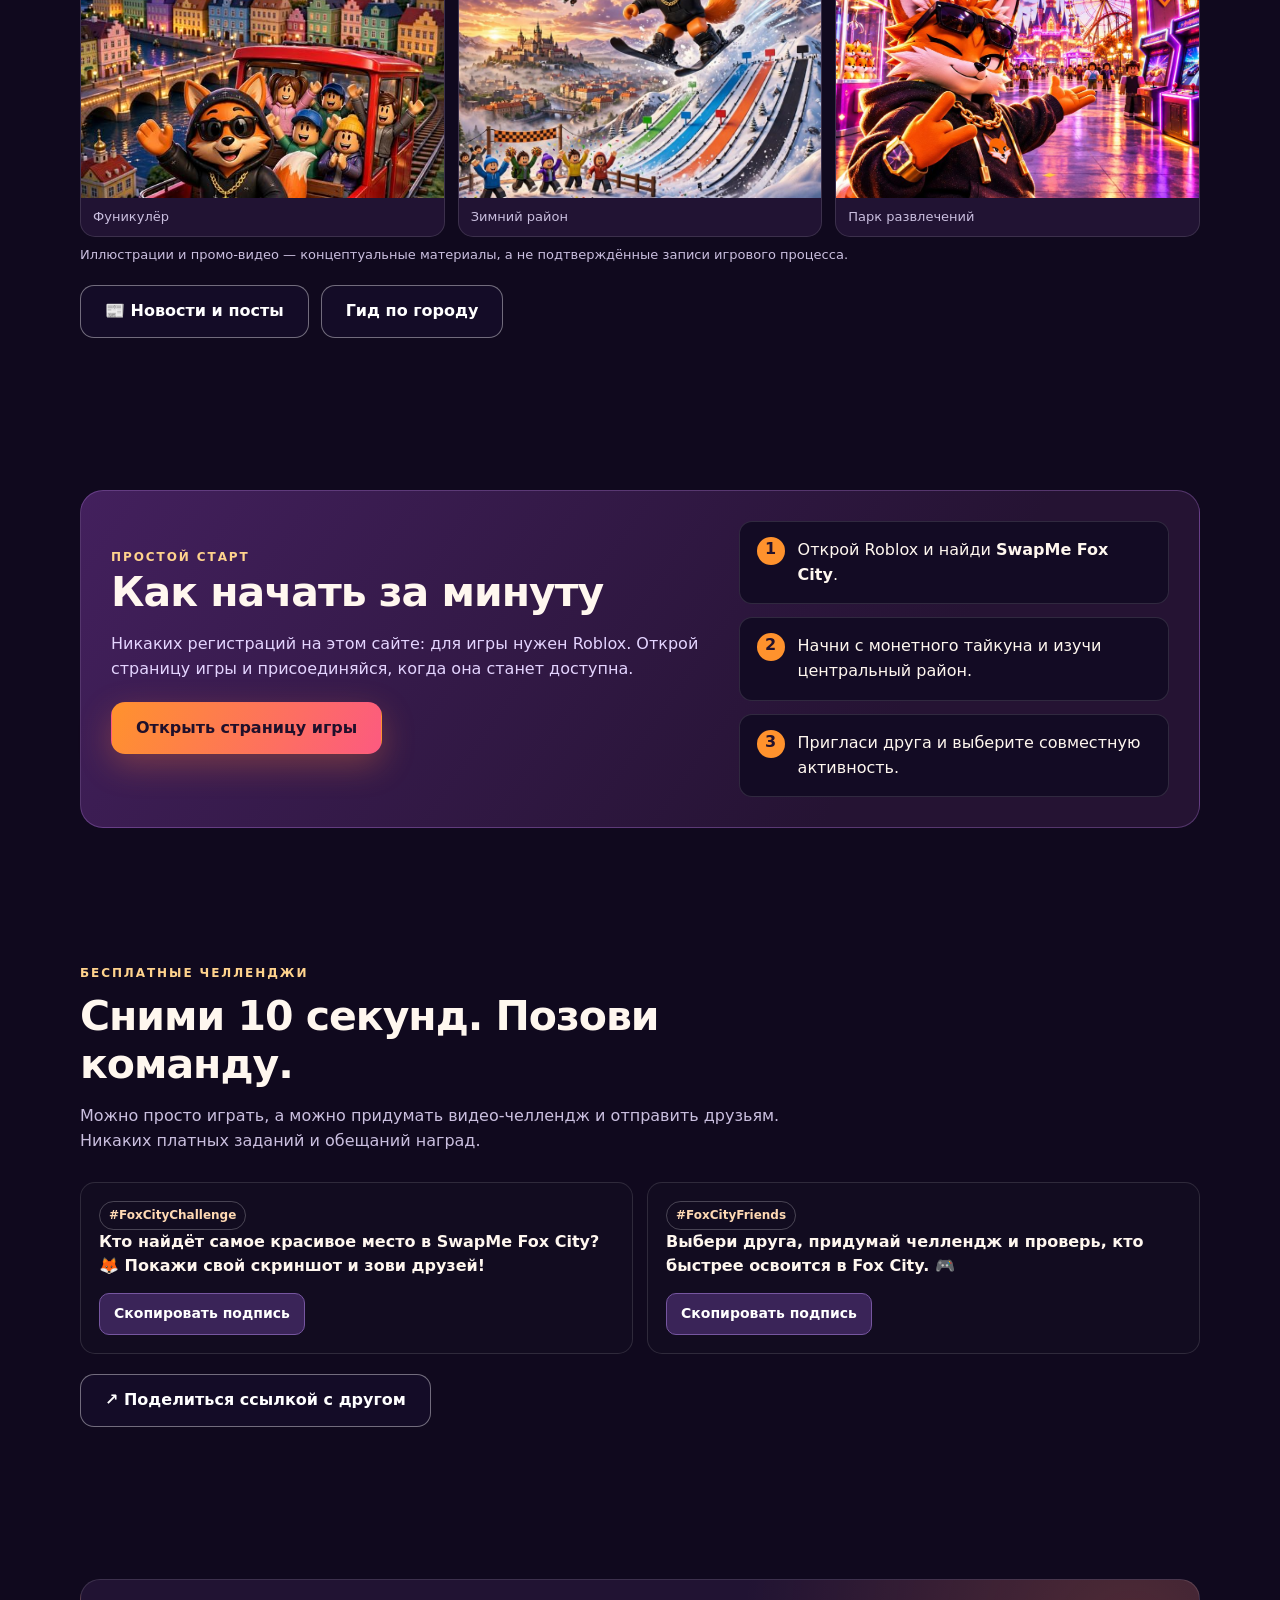
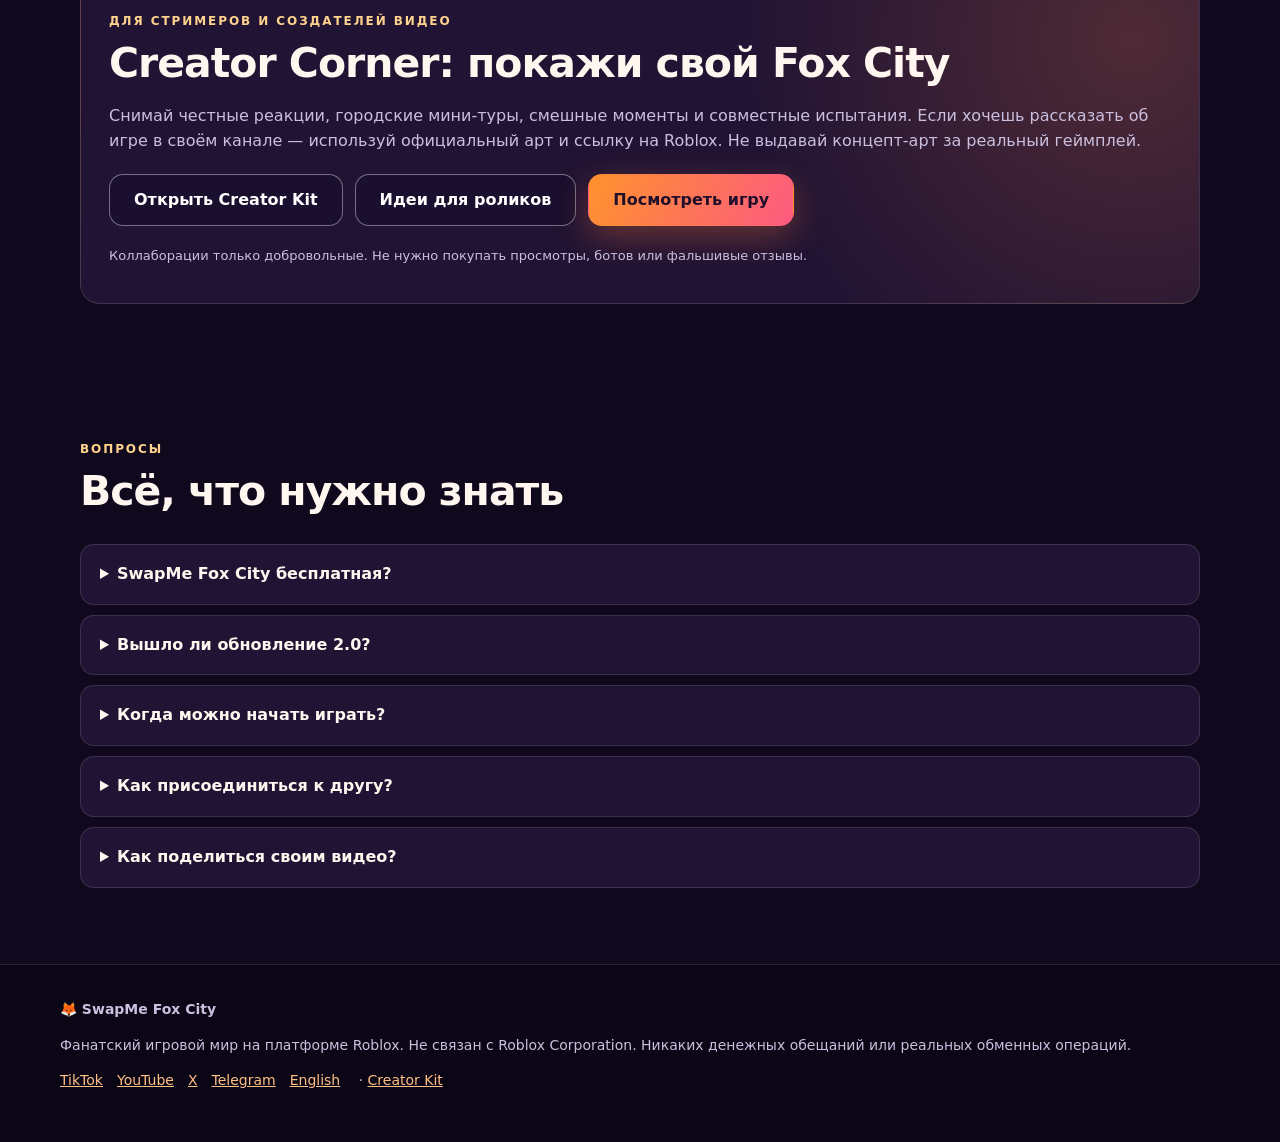
==== commit 8891ca7f: "Landing: 11 places section with concept-art covers (webp), real dev shots for Ostrava/Time God, EPIX" ====
--- a/index.html
+++ b/index.html
@@ -4,7 +4,7 @@
 <meta charset="utf-8">
 <meta name="viewport" content="width=device-width,initial-scale=1">
 <title>SwapMe Fox City: бесплатный Roblox tycoon в городе по мотивам Праги, 2.0 скоро</title>
-<meta name="description" content="SwapMe Fox City: бесплатный Roblox city tycoon в городе по мотивам Праги. Развивай монетную будку, играй с друзьями. 2.0 скоро: Брно, Острава и 11 мини-игр.">
+<meta name="description" content="SwapMe Fox City: бесплатный Roblox city tycoon в городе по мотивам Праги. Развивай монетную будку, играй с друзьями. 2.0 скоро: Брно, Острава, 10 мини-игр и клуб EPIX.">
 <meta name="robots" content="index,follow,max-image-preview:large">
 <link rel="canonical" href="https://molotroka123-cell.github.io/swapme-fox-city/">
 <link rel="alternate" hreflang="ru" href="https://molotroka123-cell.github.io/swapme-fox-city/">
@@ -13,16 +13,16 @@
 <meta property="og:type" content="website">
 <meta property="og:locale" content="ru_RU">
 <meta property="og:title" content="SwapMe Fox City: бесплатный Roblox tycoon в городе по мотивам Праги, 2.0 скоро">
-<meta property="og:description" content="SwapMe Fox City: бесплатный Roblox city tycoon в городе по мотивам Праги. Развивай монетную будку, играй с друзьями. 2.0 скоро: Брно, Острава и 11 мини-игр.">
+<meta property="og:description" content="SwapMe Fox City: бесплатный Roblox city tycoon в городе по мотивам Праги. Развивай монетную будку, играй с друзьями. 2.0 скоро: Брно, Острава, 10 мини-игр и клуб EPIX.">
 <meta property="og:url" content="https://molotroka123-cell.github.io/swapme-fox-city/">
 <meta property="og:image" content="https://molotroka123-cell.github.io/swapme-fox-city/og-cover.jpg">
 <meta property="og:image:width" content="1920"><meta property="og:image:height" content="1080">
-<meta name="twitter:card" content="summary_large_image"><meta property="og:site_name" content="SwapMe Fox City"><meta property="og:image:alt" content="Лис-маскот у моста в городе по мотивам Праги"><meta name="twitter:title" content="SwapMe Fox City: бесплатный Roblox tycoon в городе по мотивам Праги, 2.0 скоро"><meta name="twitter:description" content="SwapMe Fox City: бесплатный Roblox city tycoon в городе по мотивам Праги. Развивай монетную будку, играй с друзьями. 2.0 скоро: Брно, Острава и 11 мини-игр."><meta name="twitter:image:alt" content="Лис-маскот у моста в городе по мотивам Праги">
+<meta name="twitter:card" content="summary_large_image"><meta property="og:site_name" content="SwapMe Fox City"><meta property="og:image:alt" content="Лис-маскот у моста в городе по мотивам Праги"><meta name="twitter:title" content="SwapMe Fox City: бесплатный Roblox tycoon в городе по мотивам Праги, 2.0 скоро"><meta name="twitter:description" content="SwapMe Fox City: бесплатный Roblox city tycoon в городе по мотивам Праги. Развивай монетную будку, играй с друзьями. 2.0 скоро: Брно, Острава, 10 мини-игр и клуб EPIX."><meta name="twitter:image:alt" content="Лис-маскот у моста в городе по мотивам Праги">
 <meta name="twitter:image" content="https://molotroka123-cell.github.io/swapme-fox-city/og-cover.jpg">
 <meta name="theme-color" content="#10091e">
 <link rel="icon" href="data:image/svg+xml,%3Csvg xmlns='http://www.w3.org/2000/svg' viewBox='0 0 100 100'%3E%3Ctext y='.9em' font-size='90'%3E🦊%3C/text%3E%3C/svg%3E">
 <link rel="stylesheet" href="assets/site.css">
-<script type="application/ld+json">{"@context":"https://schema.org","@graph":[{"@type":"VideoGame","name":"SwapMe Fox City","description":"SwapMe Fox City: бесплатный Roblox city tycoon в городе по мотивам Праги. Развивай монетную будку, играй с друзьями. 2.0 скоро: Брно, Острава и 11 мини-игр.","url":"https://molotroka123-cell.github.io/swapme-fox-city/","image":"https://molotroka123-cell.github.io/swapme-fox-city/og-cover.jpg","inLanguage":["ru","en"],"genre":["Tycoon","Simulation","Adventure"],"gamePlatform":"Roblox","applicationCategory":"Game","playMode":"MultiPlayer","keywords":"roblox tycoon, roblox city tycoon, coin tycoon, Prague, Fox City, SwapMe","sameAs":["https://www.roblox.com/games/124887751218092","https://t.me/swapmefoxcity","https://www.tiktok.com/@swapmefoxcity"],"offers":{"@type":"Offer","price":"0","priceCurrency":"USD","url":"https://www.roblox.com/games/124887751218092"}},{"@type":"FAQPage","mainEntity":[{"@type":"Question","name":"SwapMe Fox City бесплатная?","acceptedAnswer":{"@type":"Answer","text":"Да, вход в игру бесплатный. Дополнительная косметика может продаваться за Robux."}},{"@type":"Question","name":"Как найти игру?","acceptedAnswer":{"@type":"Answer","text":"Нажмите кнопку «Перейти в Roblox» или найдите игру по названию SwapMe Fox City."}}]}]}</script>
+<script type="application/ld+json">{"@context":"https://schema.org","@graph":[{"@type":"VideoGame","name":"SwapMe Fox City","description":"SwapMe Fox City: бесплатный Roblox city tycoon в городе по мотивам Праги. Развивай монетную будку, играй с друзьями. 2.0 скоро: Брно, Острава, 10 мини-игр и клуб EPIX.","url":"https://molotroka123-cell.github.io/swapme-fox-city/","image":"https://molotroka123-cell.github.io/swapme-fox-city/og-cover.jpg","inLanguage":["ru","en"],"genre":["Tycoon","Simulation","Adventure"],"gamePlatform":"Roblox","applicationCategory":"Game","playMode":"MultiPlayer","keywords":"roblox tycoon, roblox city tycoon, coin tycoon, Prague, Fox City, SwapMe","sameAs":["https://www.roblox.com/games/124887751218092","https://t.me/swapmefoxcity","https://www.tiktok.com/@swapmefoxcity"],"offers":{"@type":"Offer","price":"0","priceCurrency":"USD","url":"https://www.roblox.com/games/124887751218092"}},{"@type":"FAQPage","mainEntity":[{"@type":"Question","name":"SwapMe Fox City бесплатная?","acceptedAnswer":{"@type":"Answer","text":"Да, вход в игру бесплатный. Дополнительная косметика может продаваться за Robux."}},{"@type":"Question","name":"Как найти игру?","acceptedAnswer":{"@type":"Answer","text":"Нажмите кнопку «Перейти в Roblox» или найдите игру по названию SwapMe Fox City."}}]}]}</script>
 </head>
 <body>
 <a class="skip" href="#main">К основному содержимому</a>
@@ -43,13 +43,15 @@
 </div></section>
 <div class="page">
 <section class="section" id="soon">
- <div class="section-head"><span class="eyebrow">Скоро</span><h2>SwapMe Fox City 2.0: скоро</h2><p>Мы готовим большое обновление: новые локации Брно и Острава и 11 мини-игр в одном городе. <strong>Обновление ещё не вышло</strong>, дата пока не объявлена. Состав может измениться.</p></div>
+ <div class="section-head"><span class="eyebrow">Скоро</span><h2>SwapMe Fox City 2.0: скоро</h2><p>Мы готовим большое обновление: новые локации Брно и Острава и 11 мест в одном городе (10 мини-игр и клуб EPIX). <strong>Обновление ещё не вышло</strong>, дата пока не объявлена. Состав может измениться.</p></div>
  <div class="actions"><a class="btn btn-primary" href="https://t.me/swapmefoxcity" rel="noopener noreferrer">🔔 Сообщить мне о выходе (Telegram)</a><a class="btn btn-secondary" data-play href="https://www.roblox.com/games/124887751218092">▶ Играть сейчас</a></div>
  <p class="micro">Подписка идёт через наш открытый Telegram-канал: мы не собираем адреса почты и личные данные на этом сайте.</p>
 </section>
 <section class="section" id="games11">
- <div class="section-head"><span class="eyebrow">В разработке для 2.0</span><h2>11 мини-игр</h2><p>Что мы готовим к обновлению. Состав и сроки могут измениться: актуальный список смотри на странице игры в Roblox.</p></div>
- <div class="grid"><article class="f"><span class="tag">01</span><h3>Word Storm</h3><p>Печатай слова и смотри, как они оживают</p></article><article class="f"><span class="tag">02</span><h3>Fox Royale</h3><p>Королевская битва на равных условиях</p></article><article class="f"><span class="tag">03</span><h3>Kart Grand Prix</h3><p>Гонки на картах</p></article><article class="f"><span class="tag">04</span><h3>Snow Runner</h3><p>Спуск на лыжах между деревьями</p></article><article class="f"><span class="tag">05</span><h3>Fox Ski Jump</h3><p>Лыжный трамплин</p></article><article class="f"><span class="tag">06</span><h3>Fox Paintball Arena</h3><p>Пейнтбол командами</p></article><article class="f"><span class="tag">07</span><h3>Fox Carnival</h3><p>Карнавал с аттракционами</p></article><article class="f"><span class="tag">08</span><h3>EPIX Dance Club</h3><p>Танцевальный клуб</p></article><article class="f"><span class="tag">09</span><h3>Time God Mountain</h3><p>Восхождение с управлением временем</p></article><article class="f"><span class="tag">10</span><h3>Brno Treasure Race</h3><p>Гонка за сокровищем в Брно</p></article><article class="f"><span class="tag">11</span><h3>Ostrava Steel Race</h3><p>Гонка по сталелитейному городу Остравы</p></article></div>
+ <div class="section-head"><span class="eyebrow">В разработке для 2.0</span><h2>11 мест в одном городе: 10 мини-игр и клуб EPIX</h2><p>Что мы готовим к обновлению. Картинки с подписью «концепт-арт» не являются кадрами игры. Состав и сроки могут измениться: смотри страницу игры в Roblox.</p></div>
+ <div class="grid"><article class="f game"><figure class="gimg"><img src="img/games/word-storm.webp" alt="Word Storm: концепт-арт" width="800" height="450" loading="lazy"><figcaption>Концепт-арт</figcaption></figure><span class="tag">01</span><h3>Word Storm</h3><p>Печатай слова и смотри, как они оживают</p></article><article class="f game"><figure class="gimg"><img src="img/games/fox-royale.webp" alt="Fox Royale: концепт-арт" width="800" height="450" loading="lazy"><figcaption>Концепт-арт</figcaption></figure><span class="tag">02</span><h3>Fox Royale</h3><p>Королевская битва на равных условиях</p></article><article class="f game"><figure class="gimg"><img src="img/games/kart-grand-prix.webp" alt="Kart Grand Prix: концепт-арт" width="800" height="450" loading="lazy"><figcaption>Концепт-арт</figcaption></figure><span class="tag">03</span><h3>Kart Grand Prix</h3><p>Гонки на картах</p></article><article class="f game"><figure class="gimg"><img src="img/games/snow-runner.webp" alt="Snow Runner: концепт-арт" width="800" height="450" loading="lazy"><figcaption>Концепт-арт</figcaption></figure><span class="tag">04</span><h3>Snow Runner</h3><p>Забег по снежной улице</p></article><article class="f game"><figure class="gimg"><img src="img/games/ski-jump.webp" alt="Fox Ski Jump: концепт-арт" width="800" height="450" loading="lazy"><figcaption>Концепт-арт</figcaption></figure><span class="tag">05</span><h3>Fox Ski Jump</h3><p>Лыжный трамплин</p></article><article class="f game"><figure class="gimg"><img src="img/games/paintball-arena.webp" alt="Fox Paintball Arena: концепт-арт" width="800" height="450" loading="lazy"><figcaption>Концепт-арт</figcaption></figure><span class="tag">06</span><h3>Fox Paintball Arena</h3><p>Пейнтбол командами</p></article><article class="f game"><figure class="gimg"><img src="img/games/carnival.webp" alt="Fox Carnival: концепт-арт" width="800" height="450" loading="lazy"><figcaption>Концепт-арт</figcaption></figure><span class="tag">07</span><h3>Fox Carnival</h3><p>Карнавал с аттракционами</p></article><article class="f game"><figure class="gimg"><img src="img/games/brno-treasure-race.webp" alt="Brno Treasure Race: концепт-арт" width="800" height="450" loading="lazy"><figcaption>Концепт-арт</figcaption></figure><span class="tag">08</span><h3>Brno Treasure Race</h3><p>Гонка за сокровищем в Брно</p></article><article class="f game"><figure class="gimg"><img src="img/games/ostrava-steel-shot.webp" alt="Ostrava Steel Race: скриншот dev-сборки" width="800" height="450" loading="lazy"><figcaption>Скриншот dev-сборки</figcaption></figure><span class="tag">09</span><h3>Ostrava Steel Race</h3><p>Гонка в стальном городе Остравы</p></article><article class="f game"><figure class="gimg"><img src="img/games/time-god-shot.webp" alt="Time God Mountain: скриншот dev-сборки" width="800" height="450" loading="lazy"><figcaption>Скриншот dev-сборки</figcaption></figure><span class="tag">10</span><h3>Time God Mountain</h3><p>Восхождение на гору со временем</p></article><article class="f game"><figure class="gimg"><img src="img/games/epix-dance-club.webp" alt="EPIX Dance Club: концепт-арт" width="800" height="450" loading="lazy"><figcaption>Концепт-арт</figcaption></figure><span class="tag">СОЦИАЛЬНЫЙ КЛУБ</span><h3>EPIX Dance Club</h3><p>Социальный клуб с танцами (не мини-игра)</p></article></div>
+ <ol class="steps funnel"><li><strong>Выбери игру</strong> и зайди по ссылке.</li><li><strong>Сыграй первый раунд</strong> до конца.</li><li><strong>Вернись в Fox City</strong>: город остаётся домом.</li><li><strong>Попробуй следующую игру</strong> (переходы между играми в планах, пока не проверены).</li></ol>
+ <div class="actions"><a class="btn btn-secondary" href="https://t.me/swapmefoxcity" rel="noopener noreferrer">💬 Сообщество: Telegram-канал</a><a class="btn btn-secondary" data-play href="https://www.roblox.com/games/124887751218092">▶ Страница игры в Roblox</a></div>
 </section>
 <section class="section" id="play-modes">
  <div class="section-head"><span class="eyebrow">Выбери своё приключение</span><h2>Три причины заглянуть в Fox City</h2><p>Тайкун, исследование города и мини-игры. Наличие конкретного режима и обновления смотри на странице Roblox.</p></div>
--- a/assets/site.css
+++ b/assets/site.css
@@ -24,3 +24,5 @@
 
 .world-gallery{display:grid;grid-template-columns:repeat(3,minmax(0,1fr));gap:13px}.world-gallery figure{margin:0;overflow:hidden;background:var(--panel);border:1px solid var(--line);border-radius:15px}.world-gallery img,.world-gallery video{display:block;width:100%;aspect-ratio:4/3;object-fit:cover}.world-gallery figcaption{padding:9px 12px;color:var(--muted);font-size:13px}
 @media(max-width:750px){.world-gallery{grid-template-columns:repeat(2,minmax(0,1fr))}}@media(max-width:470px){.world-gallery{grid-template-columns:1fr}}
+
+.game .gimg{margin:-6px -6px 12px;position:relative}.game .gimg img{display:block;width:100%;height:auto;aspect-ratio:16/9;object-fit:cover;border-radius:13px}.game .gimg figcaption{position:absolute;left:8px;bottom:8px;background:rgba(14,7,29,.8);color:#ffd9b3;font-size:11px;font-weight:700;padding:3px 8px;border-radius:99px}.funnel{margin:26px 0 18px}
